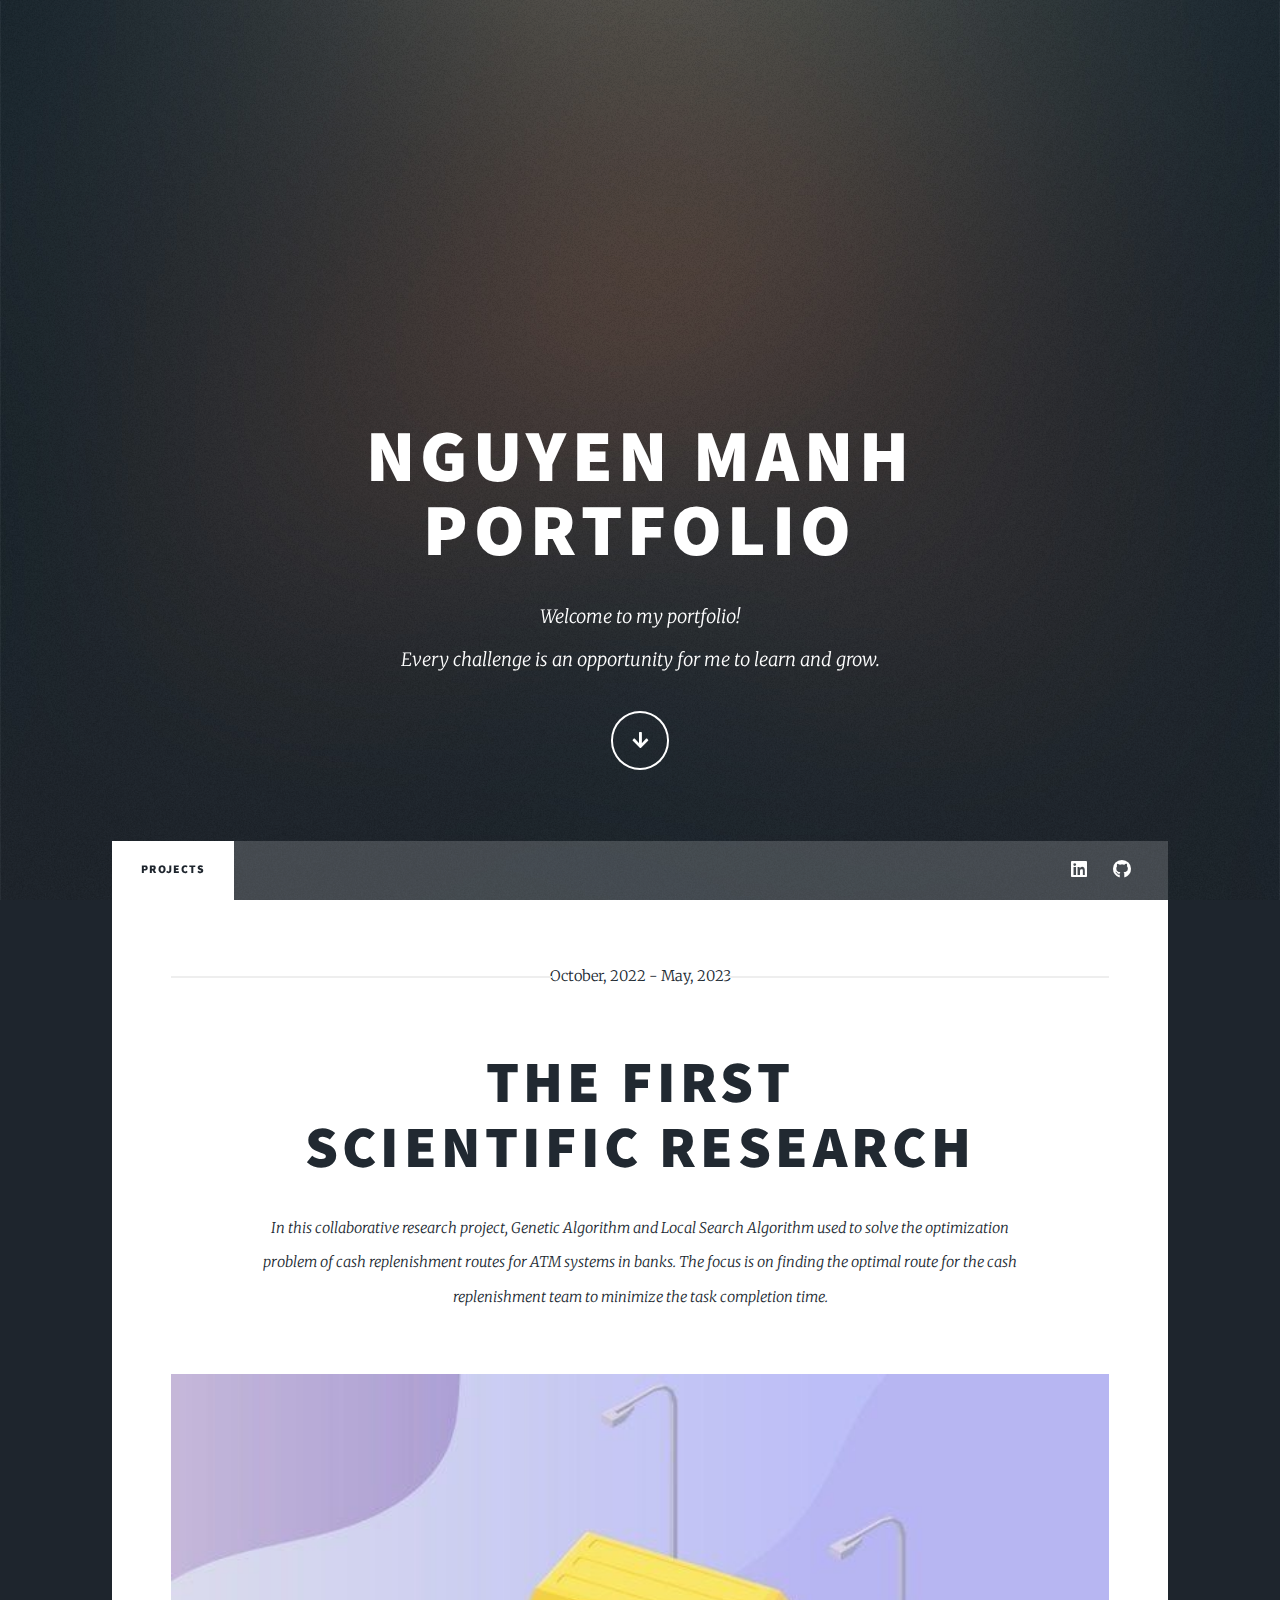
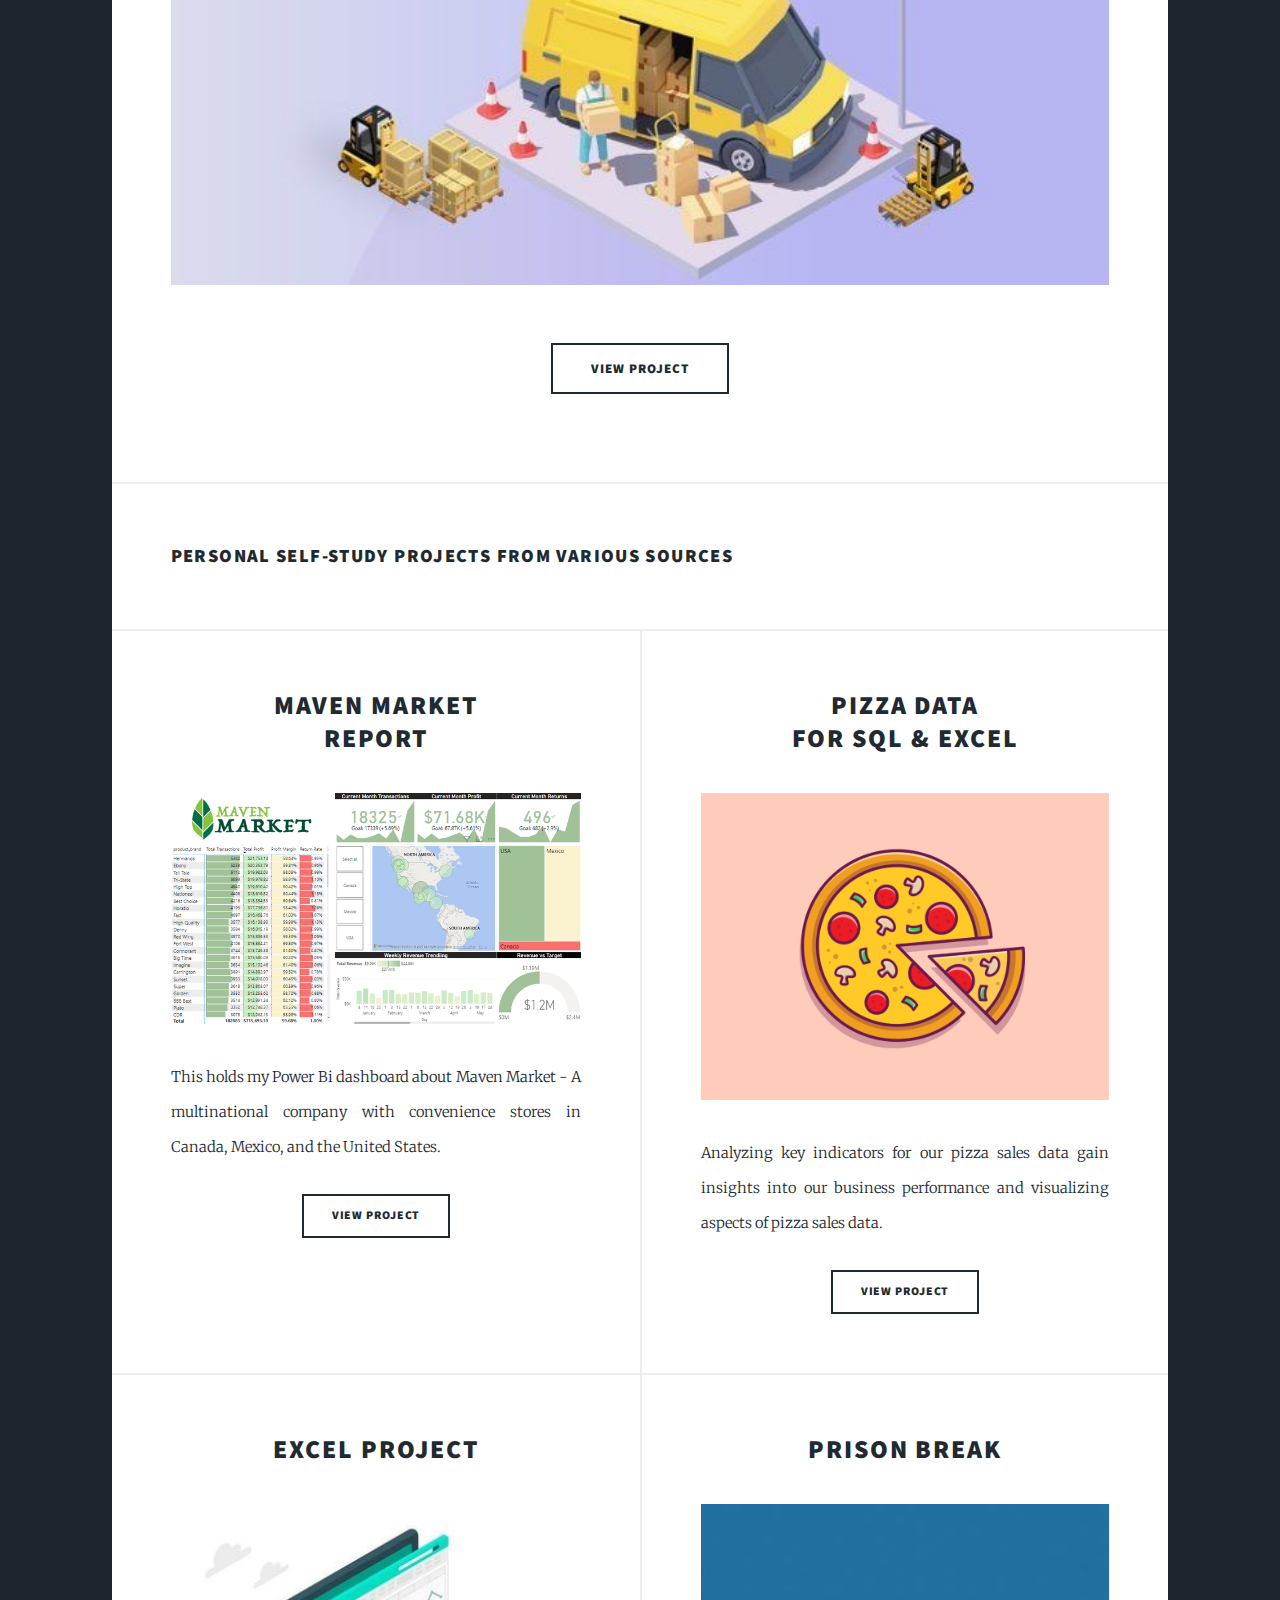
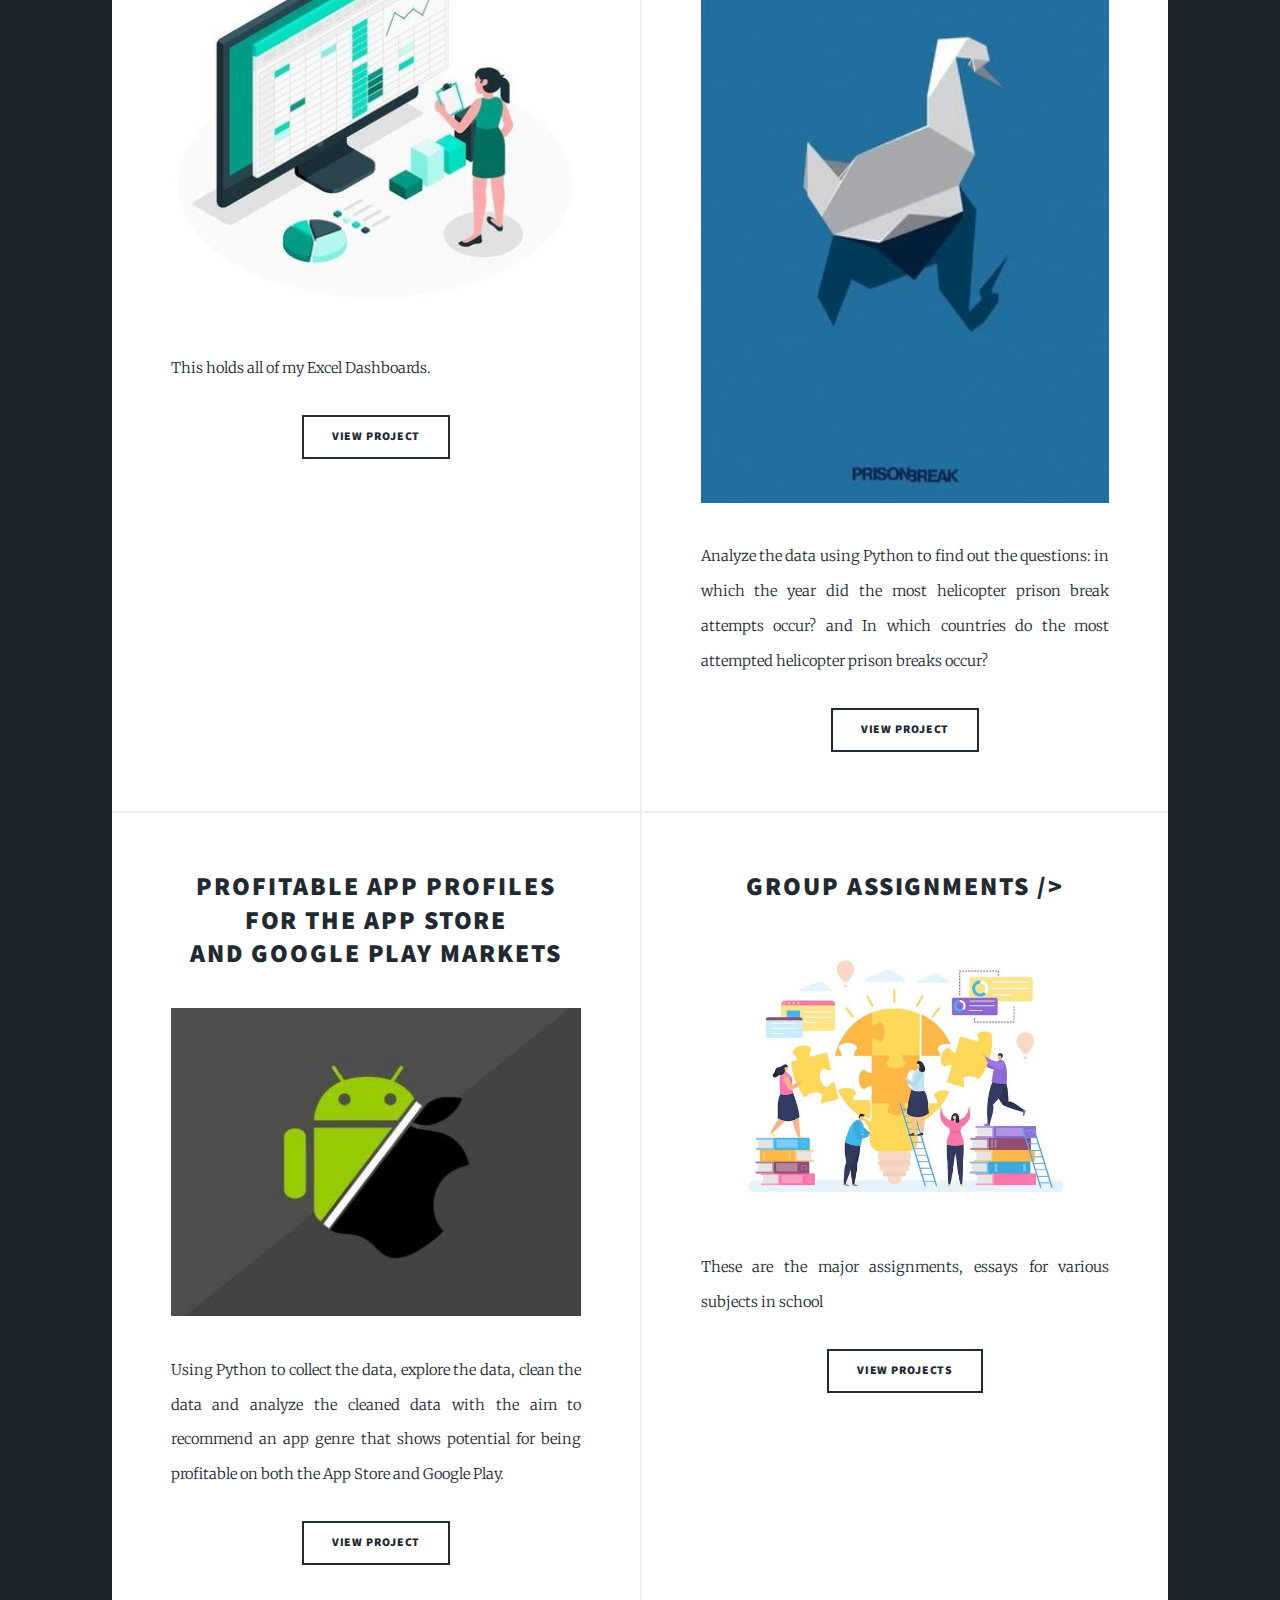
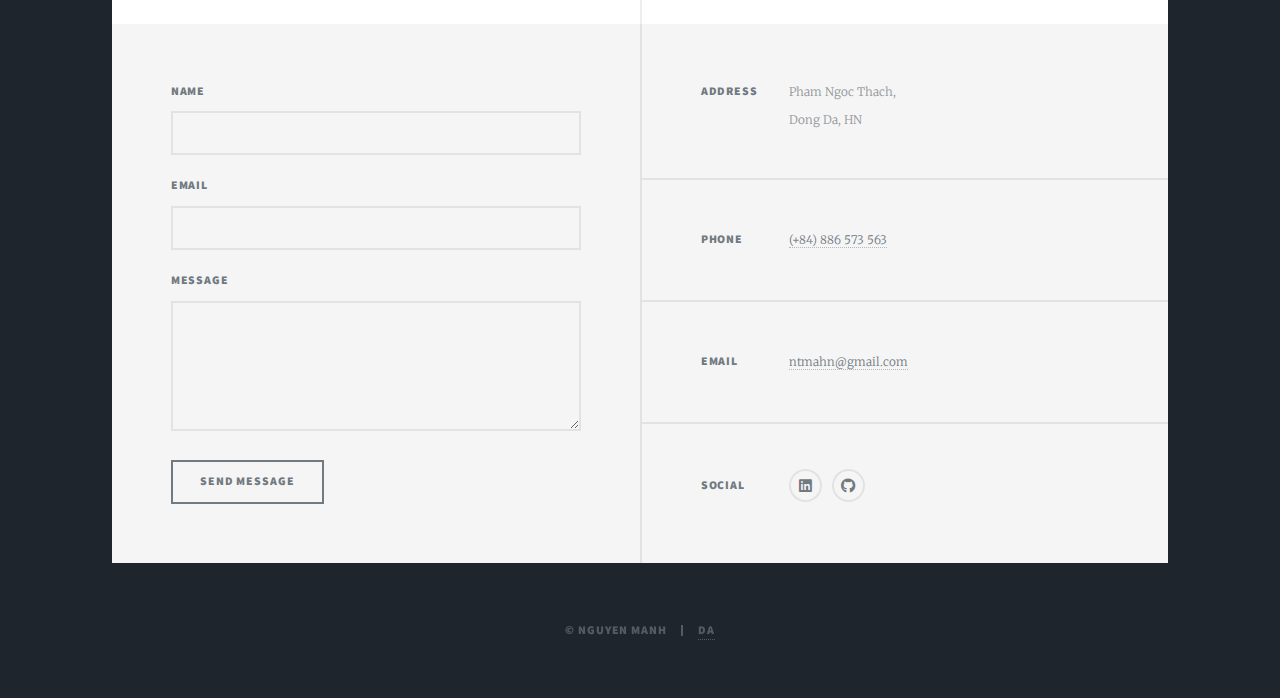
==== index.html @ d12978d2 "Update index.html" ====
<!DOCTYPE HTML>
<!--
	Massively by HTML5 UP
	html5up.net | @ajlkn
	Free for personal and commercial use under the CCA 3.0 license (html5up.net/license)
-->
<html>
	<head>
		<title>Portfolio của Mạnh</title>
		<meta charset="utf-8" />
		<meta name="viewport" content="width=device-width, initial-scale=1, user-scalable=no" />
		<link rel="stylesheet" href="assets/css/main.css" />
		<noscript><link rel="stylesheet" href="assets/css/noscript.css" /></noscript>
	</head>
	<body class="is-preload">

		<!-- Wrapper -->
			<div id="wrapper" class="fade-in">

				<!-- Intro -->
					<div id="intro">
						<h1>Nguyen Manh<br />
						Portfolio</h1>
						<p>Welcome to my portfolio! <br />
							Every challenge is an opportunity for me to learn and grow. </p>
						<ul class="actions">
							<li><a href="#header" class="button icon solid solo fa-arrow-down scrolly">Continue</a></li>
						</ul>
					</div>

				<!-- Header -->
					<header id="header">
						<a href="index.html" class="logo">Nguyen Manh</a>
					</header>

				<!-- Nav -->
					<nav id="nav">
						<ul class="links">
							<li class="active"><a href="index.html">Projects</a></li>
							<!--<li><a href="generic.html">About me</a></li>
							<li><a href="elements.html">Elements Reference</a></li>-->
						</ul>
						<ul class="icons">
							<li><a href="https://www.linkedin.com/in/ntmahn/" class="icon brands fa-linkedin"><span class="label">LinkedIn</span></a></li>
							<!-- <li><a href="#" class="icon brands fa-facebook-f"><span class="label">Facebook</span></a></li>
							<li><a href="#" class="icon brands fa-instagram"><span class="label">Instagram</span></a></li> -->
							<li><a href="https://github.com/ntmahn" class="icon brands fa-github"><span class="label">GitHub</span></a></li>
						</ul>
					</nav>

				<!-- Main -->
					<div id="main">

						<!-- Featured Post -->
							<article class="post featured">
								<header class="major">
									<span class="date">October, 2022 - May, 2023</span>
									<h2><a href="https://github.com/ntmahn/NCKH-2023">The first<br />
									scientific research</a></h2>
									<p>In this collaborative research project, Genetic Algorithm and Local Search Algorithm used to solve the optimization<br />
										problem of cash replenishment routes for ATM systems in banks. The focus is on finding the optimal route for the cash<br />
										replenishment team to minimize the task completion time.</p>
								</header>
								<a href="https://github.com/ntmahn/NCKH-2023" class="image main"><img src="images/NCKH-2023.jpg" alt="" /></a>
								<ul class="actions special">
									<li><a href="https://github.com/ntmahn/NCKH-2023" class="button large">View Project</a></li>
								</ul>
							</article>

					    <h3><p>Personal self-study projects from various sources</p></h3>
							<section class="posts">
								<article>
									<header>
									    <!--<span class="date">April 24, 2017</span> -->	
										<h2><a href="https://github.com/ntmahn/Power-BI">Maven Market<br />
										Report</a></h2>
									</header>
									<a href="https://github.com/ntmahn/Power-BI" class="image fit"><img src="images/maven market.png" alt="" /></a>
									<p>This holds my Power Bi dashboard about Maven Market - A multinational company with convenience stores in Canada, Mexico, and the United States.</p>
									<ul class="actions special">
										<li><a href="https://github.com/ntmahn/Power-BI" class="button">View Project</a></li>
									</ul>
								</article>
								<article>
									<header>
										<!--<span class="date">April 22, 2017</span> -->
										<h2><a href="https://github.com/ntmahn/SQL-Excel/tree/main/Pizza%20Data%20For%20SQL%20_%20Excel">Pizza Data<br />
										for SQL & Excel</a></h2>
									</header>
									<a href="https://github.com/ntmahn/SQL-Excel/tree/main/Pizza%20Data%20For%20SQL%20_%20Excel" class="image fit"><img src="images/pizza sales xlsx.png" alt="" /></a>
									<p>Analyzing key indicators for our pizza sales data gain insights into our business performance 
										and visualizing aspects of pizza sales data.</p>
									<ul class="actions special">
										<li><a href="https://github.com/ntmahn/SQL-Excel/tree/main/Pizza%20Data%20For%20SQL%20_%20Excel" class="button">View Project</a></li>
									</ul>
								</article>
								<article>
									<header>
										<!--<span class="date">April 18, 2017</span> -->
										<h2><a href="https://github.com/ntmahn/Excel">Excel Project<br />
										</a></h2>
									</header>
									<a href="https://github.com/ntmahn/Excel" class="image fit"><img src="images/excel.jpg" alt="" /></a>
									<p>This holds all of my Excel Dashboards.</p>
									<ul class="actions special">
										<li><a href="https://github.com/ntmahn/Excel" class="button">View Project</a></li>
									</ul>
								</article>
								<article>
									<header>
										<!--<span class="date">April 14, 2017</span>-->
										<h2><a href="https://github.com/ntmahn/Python/tree/main/Python/Introduce%20to%20Python/For%20Loops%20and%20Conditional%20Statements%20in%20Python">Prison Break<br />
										</a></h2>
									</header>
									<a href="https://github.com/ntmahn/Python/tree/main/Python/Introduce%20to%20Python/For%20Loops%20and%20Conditional%20Statements%20in%20Python" class="image fit"><img src="images/prison break.jpg" alt="" /></a>
									<p>Analyze the data using Python to find out the questions: in which the year did the most helicopter prison break attempts occur? and In which countries do the most attempted helicopter prison breaks occur?</p>
									<ul class="actions special">
										<li><a href="https://github.com/ntmahn/Python/tree/main/Python/Introduce%20to%20Python/For%20Loops%20and%20Conditional%20Statements%20in%20Python" class="button">View Project</a></li>
									</ul>
								</article>
								<article>
									<header>
										<!--<span class="date">April 11, 2017</span>-->
										<h2><a href="https://github.com/ntmahn/Python/blob/main/Python/Introduce%20to%20Python/Python%20Functions%20%26%20Jupyter%20Notebook/Guided%20Project_%20Profitable%20App%20Profiles%20for%20the%20App%20Store%20and%20Google%20Play%20Markets.rar">Profitable App Profiles for the App Store<br />
											and Google Play Markets</a></h2>
									</header>
									<a href="https://github.com/ntmahn/Python/blob/main/Python/Introduce%20to%20Python/Python%20Functions%20%26%20Jupyter%20Notebook/Guided%20Project_%20Profitable%20App%20Profiles%20for%20the%20App%20Store%20and%20Google%20Play%20Markets.rar" class="image fit"><img src="images/android & ios.jpg" alt="" /></a>
									<p>Using Python to collect the data, explore the data, clean the data and analyze the cleaned data with the aim to recommend an app genre that shows potential for being profitable on both the App Store and Google Play.</p>
									<ul class="actions special">
										<li><a href="https://github.com/ntmahn/Python/blob/main/Python/Introduce%20to%20Python/Python%20Functions%20%26%20Jupyter%20Notebook/Guided%20Project_%20Profitable%20App%20Profiles%20for%20the%20App%20Store%20and%20Google%20Play%20Markets.rar" class="button">View Project</a></li>
									</ul>
								</article>
			  <article>
                                    <header>
                                        
                                        <h2><a href="https://github.com/ntmahn/BTL"> Group Assignments />
                                        </a></h2>
                                    </header>
                                    <a href="https://github.com/ntmahn/BTL" class="image fit"><img src="images/group work.jpg" alt="" /></a>
                                    <p>These are the major assignments, essays for various subjects in school</p>
                                    <ul class="actions special">
                                        <li><a href="https://github.com/ntmahn/BTL" class="button">View Projects</a></li>
                                    </ul>
                                </article>

							</section>

					

					</div> 

				<!-- Footer -->
					<footer id="footer">
						<section>
							<form method="post" action="#">
								<div class="fields">
									<div class="field">
										<label for="name">Name</label>
										<input type="text" name="name" id="name" />
									</div>
									<div class="field">
										<label for="email">Email</label>
										<input type="text" name="email" id="email" />
									</div>
									<div class="field">
										<label for="message">Message</label>
										<textarea name="message" id="message" rows="3"></textarea>
									</div>
								</div>
								<ul class="actions">
									<li><input type="submit" value="Send Message" /></li>
								</ul>
							</form>
						</section>
						<section class="split contact">
							<section class="alt">
								<h3>Address</h3>
								<p>Pham Ngoc Thach,<br />
								Dong Da, HN </p>
							</section>
							<section>
								<h3>Phone</h3>
								<p><a href="#">(+84) 886 573 563</a></p>
							</section>
							<section>
								<h3>Email</h3>
								<p><a href="#">ntmahn@gmail.com</a></p>
							</section>
							<section>
								<h3>Social</h3>
								<ul class="icons alt">
									<li><a href="https://www.linkedin.com/in/ntmahn/" class="icon brands alt fa-linkedin"><span class="label">LinkedIn</span></a></li>
									<!--<li><a href="#" class="icon brands alt fa-facebook-f"><span class="label">Facebook</span></a></li>
									<li><a href="#" class="icon brands alt fa-instagram"><span class="label">Instagram</span></a></li>-->
									<li><a href="https://github.com/ntmahn" class="icon brands alt fa-github"><span class="label">GitHub</span></a></li>
								</ul>
							</section>
						</section>
					</footer>

				<!-- Copyright -->
					<div id="copyright">
						<ul><li>&copy; Nguyen Manh</li><li> <a href="#"> DA </a></li></ul>
					</div>

			</div>

		<!-- Scripts -->
			<script src="assets/js/jquery.min.js"></script>
			<script src="assets/js/jquery.scrollex.min.js"></script>
			<script src="assets/js/jquery.scrolly.min.js"></script>
			<script src="assets/js/browser.min.js"></script>
			<script src="assets/js/breakpoints.min.js"></script>
			<script src="assets/js/util.js"></script>
			<script src="assets/js/main.js"></script>

	</body>
</html>
---- assets/css/main.css ----
@import url(fontawesome-all.min.css);
@import url("https://fonts.googleapis.com/css?family=Merriweather:300,700,300italic,700italic|Source+Sans+Pro:900");

/*
	Massively by HTML5 UP
	html5up.net | @ajlkn
	Free for personal and commercial use under the CCA 3.0 license (html5up.net/license)
*/

html, body, div, span, applet, object,
iframe, h1, h2, h3, h4, h5, h6, p, blockquote,
pre, a, abbr, acronym, address, big, cite,
code, del, dfn, em, img, ins, kbd, q, s, samp,
small, strike, strong, sub, sup, tt, var, b,
u, i, center, dl, dt, dd, ol, ul, li, fieldset,
form, label, legend, table, caption, tbody,
tfoot, thead, tr, th, td, article, aside,
canvas, details, embed, figure, figcaption,
footer, header, hgroup, menu, nav, output, ruby,
section, summary, time, mark, audio, video {
	margin: 0;
	padding: 0;
	border: 0;
	font-size: 100%;
	font: inherit;
	vertical-align: baseline;}

article, aside, details, figcaption, figure,
footer, header, hgroup, menu, nav, section {
	display: block;}

body {
	line-height: 1;
}

ol, ul {
	list-style: none;
}

blockquote, q {
	quotes: none;
}

	blockquote:before, blockquote:after, q:before, q:after {
		content: '';
		content: none;
	}

table {
	border-collapse: collapse;
	border-spacing: 0;
}

body {
	-webkit-text-size-adjust: none;
}

mark {
	background-color: transparent;
	color: inherit;
}

input::-moz-focus-inner {
	border: 0;
	padding: 0;
}

input, select, textarea {
	-moz-appearance: none;
	-webkit-appearance: none;
	-ms-appearance: none;
	appearance: none;
}

/* Basic */

	@-ms-viewport {
		width: device-width;
	}

	body {
		-ms-overflow-style: scrollbar;
	}

	@media screen and (max-width: 480px) {

		html, body {
			min-width: 320px;
		}

	}

	html {
		box-sizing: border-box;
	}

	*, *:before, *:after {
		box-sizing: inherit;
	}

	body {
		background-color: #1e252d;
	}

		body.is-preload *, body.is-preload *:before, body.is-preload *:after {
			-moz-animation: none !important;
			-webkit-animation: none !important;
			-ms-animation: none !important;
			animation: none !important;
			-moz-transition: none !important;
			-webkit-transition: none !important;
			-ms-transition: none !important;
			transition: none !important;
		}

/* Type */

	html {
		font-size: 16pt;
	}

		@media screen and (max-width: 1680px) {

			html {
				font-size: 12pt;
			}

		}

		@media screen and (max-width: 1280px) {

			html {
				font-size: 11pt;
			}

		}

		@media screen and (max-width: 360px) {

			html {
				font-size: 10pt;
			}

		}

	body {
		color: #212931;
	}

	body, input, select, textarea {
		font-family: "Merriweather", Georgia, serif;
		font-weight: 300;
		font-size: 1rem;
		line-height: 2.375;
	}

	a {
		-moz-transition: color 0.2s ease-in-out, background-color 0.2s ease-in-out, border-color 0.2s ease-in-out, box-shadow 0.2s ease-in-out;
		-webkit-transition: color 0.2s ease-in-out, background-color 0.2s ease-in-out, border-color 0.2s ease-in-out, box-shadow 0.2s ease-in-out;
		-ms-transition: color 0.2s ease-in-out, background-color 0.2s ease-in-out, border-color 0.2s ease-in-out, box-shadow 0.2s ease-in-out;
		transition: color 0.2s ease-in-out, background-color 0.2s ease-in-out, border-color 0.2s ease-in-out, box-shadow 0.2s ease-in-out;
		border-bottom: dotted 1px;
		text-decoration: none;
	}

		a:hover {
			border-bottom-color: transparent;
		}

	strong, b {
		font-weight: 600;
	}

	em, i {
		font-style: italic;
	}

	p {
		text-align: justify;
		margin: 0 0 2rem 0;
	}

	h1, h2, h3, h4, h5, h6 {
		font-family: "Source Sans Pro", Helvetica, sans-serif;
		font-weight: 900;
		line-height: 1.5;
		letter-spacing: 0.075em;
		text-transform: uppercase;
		margin: 0 0 1rem 0;
	}

		h1 a, h2 a, h3 a, h4 a, h5 a, h6 a {
			border-bottom: 0;
			color: inherit;
			text-decoration: none;
		}

	h1 {
		font-size: 4rem;
		line-height: 1.1;
		margin: 0 0 2rem 0;
	}

	h2 {
		font-size: 1.75rem;
		line-height: 1.3;
		margin: 0 0 1.5rem 0;
	}

	h3 {
		font-size: 1.25rem;
		margin: 0 0 1.5rem 0;
	}

	h4 {
		font-size: 1rem;
	}

	h5 {
		font-size: 0.9rem;
	}

	h6 {
		font-size: 0.8rem;
	}

	sub {
		font-size: 0.8rem;
		position: relative;
		top: 0.5rem;
	}

	sup {
		font-size: 0.8rem;
		position: relative;
		top: -0.5rem;
	}

	blockquote {
		border-left: solid 4px;
		font-style: italic;
		margin: 0 0 2rem 0;
		padding: 0.5rem 0 0.5rem 2rem;
	}

	code {
		border: solid 2px;
		font-family: "Courier New", monospace;
		font-size: 0.9rem;
		margin: 0 0.25rem;
		padding: 0.25rem 0.65rem;
	}

	pre {
		-webkit-overflow-scrolling: touch;
		font-family: "Courier New", monospace;
		font-size: 0.9rem;
		margin: 0 0 2rem 0;
	}

		pre code {
			display: block;
			line-height: 1.75;
			padding: 1rem 1.5rem;
			overflow-x: auto;
		}

	hr {
		border: 0;
		border-bottom: solid 2px;
		margin: 3rem 0;
	}

		hr.major {
			margin: 5rem 0;
		}

	.align-left {
		text-align: left;
	}

	.align-center {
		text-align: center;
	}

	.align-right {
		text-align: right;
	}

	input, select, textarea {
		color: #212931;
	}

	a {
		color: #212931;
		border-bottom-color: rgba(33, 41, 49, 0.5);
	}

		a:hover {
			border-bottom-color: transparent;
			color: #18bfef !important;
		}

	strong, b {
		color: #212931;
	}

	h1, h2, h3, h4, h5, h6 {
		color: #212931;
	}

	blockquote {
		border-left-color: #eeeeee;
	}

	code {
		background: rgba(220, 220, 220, 0.25);
		border-color: #eeeeee;
	}

	hr {
		border-bottom-color: #eeeeee;
	}

/* Row */

	.row {
		display: flex;
		flex-wrap: wrap;
		box-sizing: border-box;
		align-items: stretch;
	}

		.row > * {
			box-sizing: border-box;
		}

		.row.gtr-uniform > * > :last-child {
			margin-bottom: 0;
		}

		.row.aln-left {
			justify-content: flex-start;
		}

		.row.aln-center {
			justify-content: center;
		}

		.row.aln-right {
			justify-content: flex-end;
		}

		.row.aln-top {
			align-items: flex-start;
		}

		.row.aln-middle {
			align-items: center;
		}

		.row.aln-bottom {
			align-items: flex-end;
		}

		.row > .imp {
			order: -1;
		}

		.row > .col-1 {
			width: 8.33333%;
		}

		.row > .off-1 {
			margin-left: 8.33333%;
		}

		.row > .col-2 {
			width: 16.66667%;
		}

		.row > .off-2 {
			margin-left: 16.66667%;
		}

		.row > .col-3 {
			width: 25%;
		}

		.row > .off-3 {
			margin-left: 25%;
		}

		.row > .col-4 {
			width: 33.33333%;
		}

		.row > .off-4 {
			margin-left: 33.33333%;
		}

		.row > .col-5 {
			width: 41.66667%;
		}

		.row > .off-5 {
			margin-left: 41.66667%;
		}

		.row > .col-6 {
			width: 50%;
		}

		.row > .off-6 {
			margin-left: 50%;
		}

		.row > .col-7 {
			width: 58.33333%;
		}

		.row > .off-7 {
			margin-left: 58.33333%;
		}

		.row > .col-8 {
			width: 66.66667%;
		}

		.row > .off-8 {
			margin-left: 66.66667%;
		}

		.row > .col-9 {
			width: 75%;
		}

		.row > .off-9 {
			margin-left: 75%;
		}

		.row > .col-10 {
			width: 83.33333%;
		}

		.row > .off-10 {
			margin-left: 83.33333%;
		}

		.row > .col-11 {
			width: 91.66667%;
		}

		.row > .off-11 {
			margin-left: 91.66667%;
		}

		.row > .col-12 {
			width: 100%;
		}

		.row > .off-12 {
			margin-left: 100%;
		}

		.row.gtr-0 {
			margin-top: 0;
			margin-left: 0rem;
		}

			.row.gtr-0 > * {
				padding: 0 0 0 0rem;
			}

			.row.gtr-0.gtr-uniform {
				margin-top: 0rem;
			}

				.row.gtr-0.gtr-uniform > * {
					padding-top: 0rem;
				}

		.row.gtr-25 {
			margin-top: 0;
			margin-left: -0.375rem;
		}

			.row.gtr-25 > * {
				padding: 0 0 0 0.375rem;
			}

			.row.gtr-25.gtr-uniform {
				margin-top: -0.375rem;
			}

				.row.gtr-25.gtr-uniform > * {
					padding-top: 0.375rem;
				}

		.row.gtr-50 {
			margin-top: 0;
			margin-left: -0.75rem;
		}

			.row.gtr-50 > * {
				padding: 0 0 0 0.75rem;
			}

			.row.gtr-50.gtr-uniform {
				margin-top: -0.75rem;
			}

				.row.gtr-50.gtr-uniform > * {
					padding-top: 0.75rem;
				}

		.row {
			margin-top: 0;
			margin-left: -1.5rem;
		}

			.row > * {
				padding: 0 0 0 1.5rem;
			}

			.row.gtr-uniform {
				margin-top: -1.5rem;
			}

				.row.gtr-uniform > * {
					padding-top: 1.5rem;
				}

		.row.gtr-150 {
			margin-top: 0;
			margin-left: -2.25rem;
		}

			.row.gtr-150 > * {
				padding: 0 0 0 2.25rem;
			}

			.row.gtr-150.gtr-uniform {
				margin-top: -2.25rem;
			}

				.row.gtr-150.gtr-uniform > * {
					padding-top: 2.25rem;
				}

		.row.gtr-200 {
			margin-top: 0;
			margin-left: -3rem;
		}

			.row.gtr-200 > * {
				padding: 0 0 0 3rem;
			}

			.row.gtr-200.gtr-uniform {
				margin-top: -3rem;
			}

				.row.gtr-200.gtr-uniform > * {
					padding-top: 3rem;
				}

		@media screen and (max-width: 1680px) {

			.row {
				display: flex;
				flex-wrap: wrap;
				box-sizing: border-box;
				align-items: stretch;
			}

				.row > * {
					box-sizing: border-box;
				}

				.row.gtr-uniform > * > :last-child {
					margin-bottom: 0;
				}

				.row.aln-left {
					justify-content: flex-start;
				}

				.row.aln-center {
					justify-content: center;
				}

				.row.aln-right {
					justify-content: flex-end;
				}

				.row.aln-top {
					align-items: flex-start;
				}

				.row.aln-middle {
					align-items: center;
				}

				.row.aln-bottom {
					align-items: flex-end;
				}

				.row > .imp-xlarge {
					order: -1;
				}

				.row > .col-1-xlarge {
					width: 8.33333%;
				}

				.row > .off-1-xlarge {
					margin-left: 8.33333%;
				}

				.row > .col-2-xlarge {
					width: 16.66667%;
				}

				.row > .off-2-xlarge {
					margin-left: 16.66667%;
				}

				.row > .col-3-xlarge {
					width: 25%;
				}

				.row > .off-3-xlarge {
					margin-left: 25%;
				}

				.row > .col-4-xlarge {
					width: 33.33333%;
				}

				.row > .off-4-xlarge {
					margin-left: 33.33333%;
				}

				.row > .col-5-xlarge {
					width: 41.66667%;
				}

				.row > .off-5-xlarge {
					margin-left: 41.66667%;
				}

				.row > .col-6-xlarge {
					width: 50%;
				}

				.row > .off-6-xlarge {
					margin-left: 50%;
				}

				.row > .col-7-xlarge {
					width: 58.33333%;
				}

				.row > .off-7-xlarge {
					margin-left: 58.33333%;
				}

				.row > .col-8-xlarge {
					width: 66.66667%;
				}

				.row > .off-8-xlarge {
					margin-left: 66.66667%;
				}

				.row > .col-9-xlarge {
					width: 75%;
				}

				.row > .off-9-xlarge {
					margin-left: 75%;
				}

				.row > .col-10-xlarge {
					width: 83.33333%;
				}

				.row > .off-10-xlarge {
					margin-left: 83.33333%;
				}

				.row > .col-11-xlarge {
					width: 91.66667%;
				}

				.row > .off-11-xlarge {
					margin-left: 91.66667%;
				}

				.row > .col-12-xlarge {
					width: 100%;
				}

				.row > .off-12-xlarge {
					margin-left: 100%;
				}

				.row.gtr-0 {
					margin-top: 0;
					margin-left: 0rem;
				}

					.row.gtr-0 > * {
						padding: 0 0 0 0rem;
					}

					.row.gtr-0.gtr-uniform {
						margin-top: 0rem;
					}

						.row.gtr-0.gtr-uniform > * {
							padding-top: 0rem;
						}

				.row.gtr-25 {
					margin-top: 0;
					margin-left: -0.375rem;
				}

					.row.gtr-25 > * {
						padding: 0 0 0 0.375rem;
					}

					.row.gtr-25.gtr-uniform {
						margin-top: -0.375rem;
					}

						.row.gtr-25.gtr-uniform > * {
							padding-top: 0.375rem;
						}

				.row.gtr-50 {
					margin-top: 0;
					margin-left: -0.75rem;
				}

					.row.gtr-50 > * {
						padding: 0 0 0 0.75rem;
					}

					.row.gtr-50.gtr-uniform {
						margin-top: -0.75rem;
					}

						.row.gtr-50.gtr-uniform > * {
							padding-top: 0.75rem;
						}

				.row {
					margin-top: 0;
					margin-left: -1.5rem;
				}

					.row > * {
						padding: 0 0 0 1.5rem;
					}

					.row.gtr-uniform {
						margin-top: -1.5rem;
					}

						.row.gtr-uniform > * {
							padding-top: 1.5rem;
						}

				.row.gtr-150 {
					margin-top: 0;
					margin-left: -2.25rem;
				}

					.row.gtr-150 > * {
						padding: 0 0 0 2.25rem;
					}

					.row.gtr-150.gtr-uniform {
						margin-top: -2.25rem;
					}

						.row.gtr-150.gtr-uniform > * {
							padding-top: 2.25rem;
						}

				.row.gtr-200 {
					margin-top: 0;
					margin-left: -3rem;
				}

					.row.gtr-200 > * {
						padding: 0 0 0 3rem;
					}

					.row.gtr-200.gtr-uniform {
						margin-top: -3rem;
					}

						.row.gtr-200.gtr-uniform > * {
							padding-top: 3rem;
						}

		}

		@media screen and (max-width: 1280px) {

			.row {
				display: flex;
				flex-wrap: wrap;
				box-sizing: border-box;
				align-items: stretch;
			}

				.row > * {
					box-sizing: border-box;
				}

				.row.gtr-uniform > * > :last-child {
					margin-bottom: 0;
				}

				.row.aln-left {
					justify-content: flex-start;
				}

				.row.aln-center {
					justify-content: center;
				}

				.row.aln-right {
					justify-content: flex-end;
				}

				.row.aln-top {
					align-items: flex-start;
				}

				.row.aln-middle {
					align-items: center;
				}

				.row.aln-bottom {
					align-items: flex-end;
				}

				.row > .imp-large {
					order: -1;
				}

				.row > .col-1-large {
					width: 8.33333%;
				}

				.row > .off-1-large {
					margin-left: 8.33333%;
				}

				.row > .col-2-large {
					width: 16.66667%;
				}

				.row > .off-2-large {
					margin-left: 16.66667%;
				}

				.row > .col-3-large {
					width: 25%;
				}

				.row > .off-3-large {
					margin-left: 25%;
				}

				.row > .col-4-large {
					width: 33.33333%;
				}

				.row > .off-4-large {
					margin-left: 33.33333%;
				}

				.row > .col-5-large {
					width: 41.66667%;
				}

				.row > .off-5-large {
					margin-left: 41.66667%;
				}

				.row > .col-6-large {
					width: 50%;
				}

				.row > .off-6-large {
					margin-left: 50%;
				}

				.row > .col-7-large {
					width: 58.33333%;
				}

				.row > .off-7-large {
					margin-left: 58.33333%;
				}

				.row > .col-8-large {
					width: 66.66667%;
				}

				.row > .off-8-large {
					margin-left: 66.66667%;
				}

				.row > .col-9-large {
					width: 75%;
				}

				.row > .off-9-large {
					margin-left: 75%;
				}

				.row > .col-10-large {
					width: 83.33333%;
				}

				.row > .off-10-large {
					margin-left: 83.33333%;
				}

				.row > .col-11-large {
					width: 91.66667%;
				}

				.row > .off-11-large {
					margin-left: 91.66667%;
				}

				.row > .col-12-large {
					width: 100%;
				}

				.row > .off-12-large {
					margin-left: 100%;
				}

				.row.gtr-0 {
					margin-top: 0;
					margin-left: 0rem;
				}

					.row.gtr-0 > * {
						padding: 0 0 0 0rem;
					}

					.row.gtr-0.gtr-uniform {
						margin-top: 0rem;
					}

						.row.gtr-0.gtr-uniform > * {
							padding-top: 0rem;
						}

				.row.gtr-25 {
					margin-top: 0;
					margin-left: -0.375rem;
				}

					.row.gtr-25 > * {
						padding: 0 0 0 0.375rem;
					}

					.row.gtr-25.gtr-uniform {
						margin-top: -0.375rem;
					}

						.row.gtr-25.gtr-uniform > * {
							padding-top: 0.375rem;
						}

				.row.gtr-50 {
					margin-top: 0;
					margin-left: -0.75rem;
				}

					.row.gtr-50 > * {
						padding: 0 0 0 0.75rem;
					}

					.row.gtr-50.gtr-uniform {
						margin-top: -0.75rem;
					}

						.row.gtr-50.gtr-uniform > * {
							padding-top: 0.75rem;
						}

				.row {
					margin-top: 0;
					margin-left: -1.5rem;
				}

					.row > * {
						padding: 0 0 0 1.5rem;
					}

					.row.gtr-uniform {
						margin-top: -1.5rem;
					}

						.row.gtr-uniform > * {
							padding-top: 1.5rem;
						}

				.row.gtr-150 {
					margin-top: 0;
					margin-left: -2.25rem;
				}

					.row.gtr-150 > * {
						padding: 0 0 0 2.25rem;
					}

					.row.gtr-150.gtr-uniform {
						margin-top: -2.25rem;
					}

						.row.gtr-150.gtr-uniform > * {
							padding-top: 2.25rem;
						}

				.row.gtr-200 {
					margin-top: 0;
					margin-left: -3rem;
				}

					.row.gtr-200 > * {
						padding: 0 0 0 3rem;
					}

					.row.gtr-200.gtr-uniform {
						margin-top: -3rem;
					}

						.row.gtr-200.gtr-uniform > * {
							padding-top: 3rem;
						}

		}

		@media screen and (max-width: 980px) {

			.row {
				display: flex;
				flex-wrap: wrap;
				box-sizing: border-box;
				align-items: stretch;
			}

				.row > * {
					box-sizing: border-box;
				}

				.row.gtr-uniform > * > :last-child {
					margin-bottom: 0;
				}

				.row.aln-left {
					justify-content: flex-start;
				}

				.row.aln-center {
					justify-content: center;
				}

				.row.aln-right {
					justify-content: flex-end;
				}

				.row.aln-top {
					align-items: flex-start;
				}

				.row.aln-middle {
					align-items: center;
				}

				.row.aln-bottom {
					align-items: flex-end;
				}

				.row > .imp-medium {
					order: -1;
				}

				.row > .col-1-medium {
					width: 8.33333%;
				}

				.row > .off-1-medium {
					margin-left: 8.33333%;
				}

				.row > .col-2-medium {
					width: 16.66667%;
				}

				.row > .off-2-medium {
					margin-left: 16.66667%;
				}

				.row > .col-3-medium {
					width: 25%;
				}

				.row > .off-3-medium {
					margin-left: 25%;
				}

				.row > .col-4-medium {
					width: 33.33333%;
				}

				.row > .off-4-medium {
					margin-left: 33.33333%;
				}

				.row > .col-5-medium {
					width: 41.66667%;
				}

				.row > .off-5-medium {
					margin-left: 41.66667%;
				}

				.row > .col-6-medium {
					width: 50%;
				}

				.row > .off-6-medium {
					margin-left: 50%;
				}

				.row > .col-7-medium {
					width: 58.33333%;
				}

				.row > .off-7-medium {
					margin-left: 58.33333%;
				}

				.row > .col-8-medium {
					width: 66.66667%;
				}

				.row > .off-8-medium {
					margin-left: 66.66667%;
				}

				.row > .col-9-medium {
					width: 75%;
				}

				.row > .off-9-medium {
					margin-left: 75%;
				}

				.row > .col-10-medium {
					width: 83.33333%;
				}

				.row > .off-10-medium {
					margin-left: 83.33333%;
				}

				.row > .col-11-medium {
					width: 91.66667%;
				}

				.row > .off-11-medium {
					margin-left: 91.66667%;
				}

				.row > .col-12-medium {
					width: 100%;
				}

				.row > .off-12-medium {
					margin-left: 100%;
				}

				.row.gtr-0 {
					margin-top: 0;
					margin-left: 0rem;
				}

					.row.gtr-0 > * {
						padding: 0 0 0 0rem;
					}

					.row.gtr-0.gtr-uniform {
						margin-top: 0rem;
					}

						.row.gtr-0.gtr-uniform > * {
							padding-top: 0rem;
						}

				.row.gtr-25 {
					margin-top: 0;
					margin-left: -0.375rem;
				}

					.row.gtr-25 > * {
						padding: 0 0 0 0.375rem;
					}

					.row.gtr-25.gtr-uniform {
						margin-top: -0.375rem;
					}

						.row.gtr-25.gtr-uniform > * {
							padding-top: 0.375rem;
						}

				.row.gtr-50 {
					margin-top: 0;
					margin-left: -0.75rem;
				}

					.row.gtr-50 > * {
						padding: 0 0 0 0.75rem;
					}

					.row.gtr-50.gtr-uniform {
						margin-top: -0.75rem;
					}

						.row.gtr-50.gtr-uniform > * {
							padding-top: 0.75rem;
						}

				.row {
					margin-top: 0;
					margin-left: -1.5rem;
				}

					.row > * {
						padding: 0 0 0 1.5rem;
					}

					.row.gtr-uniform {
						margin-top: -1.5rem;
					}

						.row.gtr-uniform > * {
							padding-top: 1.5rem;
						}

				.row.gtr-150 {
					margin-top: 0;
					margin-left: -2.25rem;
				}

					.row.gtr-150 > * {
						padding: 0 0 0 2.25rem;
					}

					.row.gtr-150.gtr-uniform {
						margin-top: -2.25rem;
					}

						.row.gtr-150.gtr-uniform > * {
							padding-top: 2.25rem;
						}

				.row.gtr-200 {
					margin-top: 0;
					margin-left: -3rem;
				}

					.row.gtr-200 > * {
						padding: 0 0 0 3rem;
					}

					.row.gtr-200.gtr-uniform {
						margin-top: -3rem;
					}

						.row.gtr-200.gtr-uniform > * {
							padding-top: 3rem;
						}

		}

		@media screen and (max-width: 736px) {

			.row {
				display: flex;
				flex-wrap: wrap;
				box-sizing: border-box;
				align-items: stretch;
			}

				.row > * {
					box-sizing: border-box;
				}

				.row.gtr-uniform > * > :last-child {
					margin-bottom: 0;
				}

				.row.aln-left {
					justify-content: flex-start;
				}

				.row.aln-center {
					justify-content: center;
				}

				.row.aln-right {
					justify-content: flex-end;
				}

				.row.aln-top {
					align-items: flex-start;
				}

				.row.aln-middle {
					align-items: center;
				}

				.row.aln-bottom {
					align-items: flex-end;
				}

				.row > .imp-small {
					order: -1;
				}

				.row > .col-1-small {
					width: 8.33333%;
				}

				.row > .off-1-small {
					margin-left: 8.33333%;
				}

				.row > .col-2-small {
					width: 16.66667%;
				}

				.row > .off-2-small {
					margin-left: 16.66667%;
				}

				.row > .col-3-small {
					width: 25%;
				}

				.row > .off-3-small {
					margin-left: 25%;
				}

				.row > .col-4-small {
					width: 33.33333%;
				}

				.row > .off-4-small {
					margin-left: 33.33333%;
				}

				.row > .col-5-small {
					width: 41.66667%;
				}

				.row > .off-5-small {
					margin-left: 41.66667%;
				}

				.row > .col-6-small {
					width: 50%;
				}

				.row > .off-6-small {
					margin-left: 50%;
				}

				.row > .col-7-small {
					width: 58.33333%;
				}

				.row > .off-7-small {
					margin-left: 58.33333%;
				}

				.row > .col-8-small {
					width: 66.66667%;
				}

				.row > .off-8-small {
					margin-left: 66.66667%;
				}

				.row > .col-9-small {
					width: 75%;
				}

				.row > .off-9-small {
					margin-left: 75%;
				}

				.row > .col-10-small {
					width: 83.33333%;
				}

				.row > .off-10-small {
					margin-left: 83.33333%;
				}

				.row > .col-11-small {
					width: 91.66667%;
				}

				.row > .off-11-small {
					margin-left: 91.66667%;
				}

				.row > .col-12-small {
					width: 100%;
				}

				.row > .off-12-small {
					margin-left: 100%;
				}

				.row.gtr-0 {
					margin-top: 0;
					margin-left: 0rem;
				}

					.row.gtr-0 > * {
						padding: 0 0 0 0rem;
					}

					.row.gtr-0.gtr-uniform {
						margin-top: 0rem;
					}

						.row.gtr-0.gtr-uniform > * {
							padding-top: 0rem;
						}

				.row.gtr-25 {
					margin-top: 0;
					margin-left: -0.375rem;
				}

					.row.gtr-25 > * {
						padding: 0 0 0 0.375rem;
					}

					.row.gtr-25.gtr-uniform {
						margin-top: -0.375rem;
					}

						.row.gtr-25.gtr-uniform > * {
							padding-top: 0.375rem;
						}

				.row.gtr-50 {
					margin-top: 0;
					margin-left: -0.75rem;
				}

					.row.gtr-50 > * {
						padding: 0 0 0 0.75rem;
					}

					.row.gtr-50.gtr-uniform {
						margin-top: -0.75rem;
					}

						.row.gtr-50.gtr-uniform > * {
							padding-top: 0.75rem;
						}

				.row {
					margin-top: 0;
					margin-left: -1.5rem;
				}

					.row > * {
						padding: 0 0 0 1.5rem;
					}

					.row.gtr-uniform {
						margin-top: -1.5rem;
					}

						.row.gtr-uniform > * {
							padding-top: 1.5rem;
						}

				.row.gtr-150 {
					margin-top: 0;
					margin-left: -2.25rem;
				}

					.row.gtr-150 > * {
						padding: 0 0 0 2.25rem;
					}

					.row.gtr-150.gtr-uniform {
						margin-top: -2.25rem;
					}

						.row.gtr-150.gtr-uniform > * {
							padding-top: 2.25rem;
						}

				.row.gtr-200 {
					margin-top: 0;
					margin-left: -3rem;
				}

					.row.gtr-200 > * {
						padding: 0 0 0 3rem;
					}

					.row.gtr-200.gtr-uniform {
						margin-top: -3rem;
					}

						.row.gtr-200.gtr-uniform > * {
							padding-top: 3rem;
						}

		}

		@media screen and (max-width: 480px) {

			.row {
				display: flex;
				flex-wrap: wrap;
				box-sizing: border-box;
				align-items: stretch;
			}

				.row > * {
					box-sizing: border-box;
				}

				.row.gtr-uniform > * > :last-child {
					margin-bottom: 0;
				}

				.row.aln-left {
					justify-content: flex-start;
				}

				.row.aln-center {
					justify-content: center;
				}

				.row.aln-right {
					justify-content: flex-end;
				}

				.row.aln-top {
					align-items: flex-start;
				}

				.row.aln-middle {
					align-items: center;
				}

				.row.aln-bottom {
					align-items: flex-end;
				}

				.row > .imp-xsmall {
					order: -1;
				}

				.row > .col-1-xsmall {
					width: 8.33333%;
				}

				.row > .off-1-xsmall {
					margin-left: 8.33333%;
				}

				.row > .col-2-xsmall {
					width: 16.66667%;
				}

				.row > .off-2-xsmall {
					margin-left: 16.66667%;
				}

				.row > .col-3-xsmall {
					width: 25%;
				}

				.row > .off-3-xsmall {
					margin-left: 25%;
				}

				.row > .col-4-xsmall {
					width: 33.33333%;
				}

				.row > .off-4-xsmall {
					margin-left: 33.33333%;
				}

				.row > .col-5-xsmall {
					width: 41.66667%;
				}

				.row > .off-5-xsmall {
					margin-left: 41.66667%;
				}

				.row > .col-6-xsmall {
					width: 50%;
				}

				.row > .off-6-xsmall {
					margin-left: 50%;
				}

				.row > .col-7-xsmall {
					width: 58.33333%;
				}

				.row > .off-7-xsmall {
					margin-left: 58.33333%;
				}

				.row > .col-8-xsmall {
					width: 66.66667%;
				}

				.row > .off-8-xsmall {
					margin-left: 66.66667%;
				}

				.row > .col-9-xsmall {
					width: 75%;
				}

				.row > .off-9-xsmall {
					margin-left: 75%;
				}

				.row > .col-10-xsmall {
					width: 83.33333%;
				}

				.row > .off-10-xsmall {
					margin-left: 83.33333%;
				}

				.row > .col-11-xsmall {
					width: 91.66667%;
				}

				.row > .off-11-xsmall {
					margin-left: 91.66667%;
				}

				.row > .col-12-xsmall {
					width: 100%;
				}

				.row > .off-12-xsmall {
					margin-left: 100%;
				}

				.row.gtr-0 {
					margin-top: 0;
					margin-left: 0rem;
				}

					.row.gtr-0 > * {
						padding: 0 0 0 0rem;
					}

					.row.gtr-0.gtr-uniform {
						margin-top: 0rem;
					}

						.row.gtr-0.gtr-uniform > * {
							padding-top: 0rem;
						}

				.row.gtr-25 {
					margin-top: 0;
					margin-left: -0.375rem;
				}

					.row.gtr-25 > * {
						padding: 0 0 0 0.375rem;
					}

					.row.gtr-25.gtr-uniform {
						margin-top: -0.375rem;
					}

						.row.gtr-25.gtr-uniform > * {
							padding-top: 0.375rem;
						}

				.row.gtr-50 {
					margin-top: 0;
					margin-left: -0.75rem;
				}

					.row.gtr-50 > * {
						padding: 0 0 0 0.75rem;
					}

					.row.gtr-50.gtr-uniform {
						margin-top: -0.75rem;
					}

						.row.gtr-50.gtr-uniform > * {
							padding-top: 0.75rem;
						}

				.row {
					margin-top: 0;
					margin-left: -1.5rem;
				}

					.row > * {
						padding: 0 0 0 1.5rem;
					}

					.row.gtr-uniform {
						margin-top: -1.5rem;
					}

						.row.gtr-uniform > * {
							padding-top: 1.5rem;
						}

				.row.gtr-150 {
					margin-top: 0;
					margin-left: -2.25rem;
				}

					.row.gtr-150 > * {
						padding: 0 0 0 2.25rem;
					}

					.row.gtr-150.gtr-uniform {
						margin-top: -2.25rem;
					}

						.row.gtr-150.gtr-uniform > * {
							padding-top: 2.25rem;
						}

				.row.gtr-200 {
					margin-top: 0;
					margin-left: -3rem;
				}

					.row.gtr-200 > * {
						padding: 0 0 0 3rem;
					}

					.row.gtr-200.gtr-uniform {
						margin-top: -3rem;
					}

						.row.gtr-200.gtr-uniform > * {
							padding-top: 3rem;
						}

		}

		@media screen and (max-width: 360px) {

			.row {
				display: flex;
				flex-wrap: wrap;
				box-sizing: border-box;
				align-items: stretch;
			}

				.row > * {
					box-sizing: border-box;
				}

				.row.gtr-uniform > * > :last-child {
					margin-bottom: 0;
				}

				.row.aln-left {
					justify-content: flex-start;
				}

				.row.aln-center {
					justify-content: center;
				}

				.row.aln-right {
					justify-content: flex-end;
				}

				.row.aln-top {
					align-items: flex-start;
				}

				.row.aln-middle {
					align-items: center;
				}

				.row.aln-bottom {
					align-items: flex-end;
				}

				.row > .imp-xxsmall {
					order: -1;
				}

				.row > .col-1-xxsmall {
					width: 8.33333%;
				}

				.row > .off-1-xxsmall {
					margin-left: 8.33333%;
				}

				.row > .col-2-xxsmall {
					width: 16.66667%;
				}

				.row > .off-2-xxsmall {
					margin-left: 16.66667%;
				}

				.row > .col-3-xxsmall {
					width: 25%;
				}

				.row > .off-3-xxsmall {
					margin-left: 25%;
				}

				.row > .col-4-xxsmall {
					width: 33.33333%;
				}

				.row > .off-4-xxsmall {
					margin-left: 33.33333%;
				}

				.row > .col-5-xxsmall {
					width: 41.66667%;
				}

				.row > .off-5-xxsmall {
					margin-left: 41.66667%;
				}

				.row > .col-6-xxsmall {
					width: 50%;
				}

				.row > .off-6-xxsmall {
					margin-left: 50%;
				}

				.row > .col-7-xxsmall {
					width: 58.33333%;
				}

				.row > .off-7-xxsmall {
					margin-left: 58.33333%;
				}

				.row > .col-8-xxsmall {
					width: 66.66667%;
				}

				.row > .off-8-xxsmall {
					margin-left: 66.66667%;
				}

				.row > .col-9-xxsmall {
					width: 75%;
				}

				.row > .off-9-xxsmall {
					margin-left: 75%;
				}

				.row > .col-10-xxsmall {
					width: 83.33333%;
				}

				.row > .off-10-xxsmall {
					margin-left: 83.33333%;
				}

				.row > .col-11-xxsmall {
					width: 91.66667%;
				}

				.row > .off-11-xxsmall {
					margin-left: 91.66667%;
				}

				.row > .col-12-xxsmall {
					width: 100%;
				}

				.row > .off-12-xxsmall {
					margin-left: 100%;
				}

				.row.gtr-0 {
					margin-top: 0;
					margin-left: 0rem;
				}

					.row.gtr-0 > * {
						padding: 0 0 0 0rem;
					}

					.row.gtr-0.gtr-uniform {
						margin-top: 0rem;
					}

						.row.gtr-0.gtr-uniform > * {
							padding-top: 0rem;
						}

				.row.gtr-25 {
					margin-top: 0;
					margin-left: -0.375rem;
				}

					.row.gtr-25 > * {
						padding: 0 0 0 0.375rem;
					}

					.row.gtr-25.gtr-uniform {
						margin-top: -0.375rem;
					}

						.row.gtr-25.gtr-uniform > * {
							padding-top: 0.375rem;
						}

				.row.gtr-50 {
					margin-top: 0;
					margin-left: -0.75rem;
				}

					.row.gtr-50 > * {
						padding: 0 0 0 0.75rem;
					}

					.row.gtr-50.gtr-uniform {
						margin-top: -0.75rem;
					}

						.row.gtr-50.gtr-uniform > * {
							padding-top: 0.75rem;
						}

				.row {
					margin-top: 0;
					margin-left: -1.5rem;
				}

					.row > * {
						padding: 0 0 0 1.5rem;
					}

					.row.gtr-uniform {
						margin-top: -1.5rem;
					}

						.row.gtr-uniform > * {
							padding-top: 1.5rem;
						}

				.row.gtr-150 {
					margin-top: 0;
					margin-left: -2.25rem;
				}

					.row.gtr-150 > * {
						padding: 0 0 0 2.25rem;
					}

					.row.gtr-150.gtr-uniform {
						margin-top: -2.25rem;
					}

						.row.gtr-150.gtr-uniform > * {
							padding-top: 2.25rem;
						}

				.row.gtr-200 {
					margin-top: 0;
					margin-left: -3rem;
				}

					.row.gtr-200 > * {
						padding: 0 0 0 3rem;
					}

					.row.gtr-200.gtr-uniform {
						margin-top: -3rem;
					}

						.row.gtr-200.gtr-uniform > * {
							padding-top: 3rem;
						}

		}

/* Box */

	.box {
		border: solid 2px;
		margin-bottom: 2rem;
		padding: 1.5rem;
	}

		.box > :last-child,
		.box > :last-child > :last-child,
		.box > :last-child > :last-child > :last-child {
			margin-bottom: 0;
		}

		.box.alt {
			border: 0;
			border-radius: 0;
			padding: 0;
		}

	.box {
		border-color: #eeeeee;
	}

/* Button */

	input[type="submit"],
	input[type="reset"],
	input[type="button"],
	button,
	.button {
		-moz-appearance: none;
		-webkit-appearance: none;
		-ms-appearance: none;
		appearance: none;
		-moz-transition: background-color 0.2s ease-in-out, box-shadow 0.2s ease-in-out, color 0.2s ease-in-out;
		-webkit-transition: background-color 0.2s ease-in-out, box-shadow 0.2s ease-in-out, color 0.2s ease-in-out;
		-ms-transition: background-color 0.2s ease-in-out, box-shadow 0.2s ease-in-out, color 0.2s ease-in-out;
		transition: background-color 0.2s ease-in-out, box-shadow 0.2s ease-in-out, color 0.2s ease-in-out;
		border: 0;
		border-radius: 0;
		cursor: pointer;
		display: inline-block;
		font-family: "Source Sans Pro", Helvetica, sans-serif;
		font-size: 0.8rem;
		font-weight: 900;
		letter-spacing: 0.075em;
		height: 3rem;
		line-height: 3rem;
		padding: 0 2rem;
		text-align: center;
		text-decoration: none;
		text-transform: uppercase;
		white-space: nowrap;
	}

		input[type="submit"].icon:before,
		input[type="reset"].icon:before,
		input[type="button"].icon:before,
		button.icon:before,
		.button.icon:before {
			margin-right: 0.5rem;
		}

		input[type="submit"].icon.solo,
		input[type="reset"].icon.solo,
		input[type="button"].icon.solo,
		button.icon.solo,
		.button.icon.solo {
			position: relative;
			width: 4rem;
			height: 4rem;
			line-height: 4rem;
			border-radius: 4rem;
			text-indent: 4rem;
			overflow: hidden;
			padding: 0;
			white-space: nowrap;
		}

			input[type="submit"].icon.solo:before,
			input[type="reset"].icon.solo:before,
			input[type="button"].icon.solo:before,
			button.icon.solo:before,
			.button.icon.solo:before {
				position: absolute;
				display: block;
				top: 0;
				left: 0;
				width: inherit;
				height: inherit;
				line-height: inherit;
				font-size: 1.25rem;
				margin-right: 0;
				text-align: center;
				text-indent: 0;
			}

		input[type="submit"].fit,
		input[type="reset"].fit,
		input[type="button"].fit,
		button.fit,
		.button.fit {
			width: 100%;
		}

		input[type="submit"].small,
		input[type="reset"].small,
		input[type="button"].small,
		button.small,
		.button.small {
			font-size: 0.7rem;
			height: 2.5rem;
			line-height: 2.5rem;
			padding: 0 1.5rem;
		}

		input[type="submit"].large,
		input[type="reset"].large,
		input[type="button"].large,
		button.large,
		.button.large {
			font-size: 0.9rem;
			height: 3.5rem;
			line-height: 3.5rem;
			padding: 0 2.75rem;
		}

		@media screen and (max-width: 980px) {

			input[type="submit"],
			input[type="reset"],
			input[type="button"],
			button,
			.button {
				font-size: 0.9rem;
				height: 3.25rem;
				line-height: 3.25rem;
			}

				input[type="submit"].large,
				input[type="reset"].large,
				input[type="button"].large,
				button.large,
				.button.large {
					font-size: 1rem;
					height: 3.75rem;
					line-height: 3.75rem;
				}

		}

		input[type="submit"].disabled, input[type="submit"]:disabled,
		input[type="reset"].disabled,
		input[type="reset"]:disabled,
		input[type="button"].disabled,
		input[type="button"]:disabled,
		button.disabled,
		button:disabled,
		.button.disabled,
		.button:disabled {
			pointer-events: none;
			opacity: 0.25;
		}

	input[type="submit"],
	input[type="reset"],
	input[type="button"],
	button,
	.button {
		background-color: transparent;
		box-shadow: inset 0 0 0 2px #212931;
		color: #212931 !important;
	}

		input[type="submit"]:hover,
		input[type="reset"]:hover,
		input[type="button"]:hover,
		button:hover,
		.button:hover {
			box-shadow: inset 0 0 0 2px #18bfef;
			color: #18bfef !important;
		}

		input[type="submit"].primary,
		input[type="reset"].primary,
		input[type="button"].primary,
		button.primary,
		.button.primary {
			background-color: #212931;
			box-shadow: none;
			color: #ffffff !important;
		}

			input[type="submit"].primary:hover,
			input[type="reset"].primary:hover,
			input[type="button"].primary:hover,
			button.primary:hover,
			.button.primary:hover {
				background-color: #18bfef;
			}

/* Form */

	form {
		margin: 0 0 2rem 0;
	}

		form > :last-child {
			margin-bottom: 0;
		}

		form > .fields {
			display: -moz-flex;
			display: -webkit-flex;
			display: -ms-flex;
			display: flex;
			-moz-flex-wrap: wrap;
			-webkit-flex-wrap: wrap;
			-ms-flex-wrap: wrap;
			flex-wrap: wrap;
			width: calc(100% + 3rem);
			margin: -1.5rem 0 2rem -1.5rem;
		}

			form > .fields > .field {
				-moz-flex-grow: 0;
				-webkit-flex-grow: 0;
				-ms-flex-grow: 0;
				flex-grow: 0;
				-moz-flex-shrink: 0;
				-webkit-flex-shrink: 0;
				-ms-flex-shrink: 0;
				flex-shrink: 0;
				padding: 1.5rem 0 0 1.5rem;
				width: calc(100% - 1.5rem);
			}

				form > .fields > .field.half {
					width: calc(50% - 0.75rem);
				}

				form > .fields > .field.third {
					width: calc(100%/3 - 0.5rem);
				}

				form > .fields > .field.quarter {
					width: calc(25% - 0.375rem);
				}

		@media screen and (max-width: 480px) {

			form > .fields {
				width: calc(100% + 3rem);
				margin: -1.5rem 0 2rem -1.5rem;
			}

				form > .fields > .field {
					padding: 1.5rem 0 0 1.5rem;
					width: calc(100% - 1.5rem);
				}

					form > .fields > .field.half {
						width: calc(100% - 1.5rem);
					}

					form > .fields > .field.third {
						width: calc(100% - 1.5rem);
					}

					form > .fields > .field.quarter {
						width: calc(100% - 1.5rem);
					}

		}

	label {
		display: block;
		font-family: "Source Sans Pro", Helvetica, sans-serif;
		font-weight: 900;
		line-height: 1.5;
		letter-spacing: 0.075em;
		font-size: 0.8rem;
		text-transform: uppercase;
		margin: 0 0 0.75rem 0;
	}

		@media screen and (max-width: 980px) {

			label {
				font-size: 0.9rem;
			}

		}

	input[type="text"],
	input[type="password"],
	input[type="email"],
	select,
	textarea {
		-moz-appearance: none;
		-webkit-appearance: none;
		-ms-appearance: none;
		appearance: none;
		background: transparent;
		border-radius: 0;
		border: solid 2px;
		color: inherit;
		display: block;
		outline: 0;
		padding: 0 1rem;
		text-decoration: none;
		width: 100%;
	}

		input[type="text"]:invalid,
		input[type="password"]:invalid,
		input[type="email"]:invalid,
		select:invalid,
		textarea:invalid {
			box-shadow: none;
		}

	select {
		background-size: 1.25rem;
		background-repeat: no-repeat;
		background-position: calc(100% - 1rem) center;
		height: 3rem;
		padding-right: 3rem;
		text-overflow: ellipsis;
	}

		select:focus::-ms-value {
			background-color: transparent;
		}

		select::-ms-expand {
			display: none;
		}

	input[type="text"],
	input[type="password"],
	input[type="email"],
	select {
		height: 3rem;
	}

	textarea {
		padding: 0.75rem 1rem;
	}

	input[type="checkbox"],
	input[type="radio"] {
		-moz-appearance: none;
		-webkit-appearance: none;
		-ms-appearance: none;
		appearance: none;
		display: block;
		float: left;
		margin-right: -2rem;
		opacity: 0;
		width: 1rem;
		z-index: -1;
	}

		input[type="checkbox"] + label,
		input[type="radio"] + label {
			text-decoration: none;
			cursor: pointer;
			display: inline-block;
			font-size: 1rem;
			letter-spacing: 0;
			font-family: "Merriweather", Georgia, serif;
			text-transform: none;
			font-weight: 300;
			padding-left: 2.8rem;
			padding-right: 1rem;
			position: relative;
		}

			input[type="checkbox"] + label:before,
			input[type="radio"] + label:before {
				-moz-osx-font-smoothing: grayscale;
				-webkit-font-smoothing: antialiased;
				display: inline-block;
				font-style: normal;
				font-variant: normal;
				text-rendering: auto;
				line-height: 1;
				text-transform: none !important;
				font-family: 'Font Awesome 5 Free';
				font-weight: 900;
			}

			input[type="checkbox"] + label:before,
			input[type="radio"] + label:before {
				border-radius: 0;
				border: solid 2px;
				content: '';
				display: inline-block;
				font-size: 0.8rem;
				height: 1.8rem;
				left: 0;
				line-height: 1.65rem;
				position: absolute;
				text-align: center;
				top: -0.125rem;
				width: 1.8rem;
			}

		input[type="checkbox"]:checked + label:before,
		input[type="radio"]:checked + label:before {
			content: '\f00c';
		}

	input[type="checkbox"] + label:before {
		border-radius: 0;
	}

	input[type="radio"] + label:before {
		border-radius: 100%;
	}

	::-webkit-input-placeholder {
		opacity: 1.0;
	}

	:-moz-placeholder {
		opacity: 1.0;
	}

	::-moz-placeholder {
		opacity: 1.0;
	}

	:-ms-input-placeholder {
		opacity: 1.0;
	}

	label {
		color: #212931;
	}

	input[type="text"],
	input[type="password"],
	input[type="email"],
	select,
	textarea {
		border-color: #eeeeee;
	}

		input[type="text"]:focus,
		input[type="password"]:focus,
		input[type="email"]:focus,
		select:focus,
		textarea:focus {
			border-color: #18bfef;
		}

	select {
		background-image: url("data:image/svg+xml;charset=utf8,%3Csvg xmlns='http://www.w3.org/2000/svg' width='40' height='40' preserveAspectRatio='none' viewBox='0 0 40 40'%3E%3Cpath d='M9.4,12.3l10.4,10.4l10.4-10.4c0.2-0.2,0.5-0.4,0.9-0.4c0.3,0,0.6,0.1,0.9,0.4l3.3,3.3c0.2,0.2,0.4,0.5,0.4,0.9 c0,0.4-0.1,0.6-0.4,0.9L20.7,31.9c-0.2,0.2-0.5,0.4-0.9,0.4c-0.3,0-0.6-0.1-0.9-0.4L4.3,17.3c-0.2-0.2-0.4-0.5-0.4-0.9 c0-0.4,0.1-0.6,0.4-0.9l3.3-3.3c0.2-0.2,0.5-0.4,0.9-0.4S9.1,12.1,9.4,12.3z' fill='%23eeeeee' /%3E%3C/svg%3E");
	}

		select option {
			background-color: #ffffff;
			color: #212931;
		}

	.select-wrapper:before {
		color: #eeeeee;
	}

	input[type="checkbox"] + label,
	input[type="radio"] + label {
		color: #212931;
	}

		input[type="checkbox"] + label:before,
		input[type="radio"] + label:before {
			border-color: #eeeeee;
		}

	input[type="checkbox"]:checked + label:before,
	input[type="radio"]:checked + label:before {
		background-color: #212931;
		border-color: #212931;
		color: #ffffff;
	}

	input[type="checkbox"]:focus + label:before,
	input[type="radio"]:focus + label:before {
		border-color: #18bfef;
	}

	::-webkit-input-placeholder {
		color: #909498 !important;
	}

	:-moz-placeholder {
		color: #909498 !important;
	}

	::-moz-placeholder {
		color: #909498 !important;
	}

	:-ms-input-placeholder {
		color: #909498 !important;
	}

	.formerize-placeholder {
		color: #909498 !important;
	}

/* Icon */

	.icon {
		text-decoration: none;
		border-bottom: none;
		position: relative;
	}

		.icon:before {
			-moz-osx-font-smoothing: grayscale;
			-webkit-font-smoothing: antialiased;
			display: inline-block;
			font-style: normal;
			font-variant: normal;
			text-rendering: auto;
			line-height: 1;
			text-transform: none !important;
			font-family: 'Font Awesome 5 Free';
			font-weight: 400;
		}

		.icon > .label {
			display: none;
		}

		.icon:before {
			line-height: inherit;
		}

		.icon.solid:before {
			font-weight: 900;
		}

		.icon.brands:before {
			font-family: 'Font Awesome 5 Brands';
		}

/* Image */

	.image {
		border: 0;
		display: inline-block;
		position: relative;
	}

		.image img {
			display: block;
		}

		.image.left, .image.right {
			max-width: 40%;
		}

			.image.left img, .image.right img {
				width: 100%;
			}

		.image.left {
			float: left;
			margin: 0 2rem 2rem 0;
			top: 0.75rem;
		}

		.image.right {
			float: right;
			margin: 0 0 2rem 2rem;
			top: 0.75rem;
		}

		.image.fit {
			display: block;
			margin: 2.5rem 0;
			width: 100%;
		}

			.image.fit:first-child {
				margin-top: 0;
			}

			.image.fit img {
				width: 100%;
			}

		.image.main {
			display: block;
			margin: 4rem 0;
			width: 100%;
		}

			.image.main:first-child {
				margin-top: 0;
			}

			.image.main img {
				width: 100%;
			}

		@media screen and (max-width: 736px) {

			.image.fit {
				margin: 2rem 0;
			}

			.image.main {
				margin: 2rem 0;
			}

		}

	a.image {
		overflow: hidden;
	}

		a.image img {
			-moz-transition: -moz-transform 0.2s ease-out;
			-webkit-transition: -webkit-transform 0.2s ease-out;
			-ms-transition: -ms-transform 0.2s ease-out;
			transition: transform 0.2s ease-out;
		}

		a.image:hover img {
			-moz-transform: scale(1.05);
			-webkit-transform: scale(1.05);
			-ms-transform: scale(1.05);
			transform: scale(1.05);
		}

/* Actions */

	ul.actions {
		display: -moz-flex;
		display: -webkit-flex;
		display: -ms-flex;
		display: flex;
		cursor: default;
		list-style: none;
		margin-left: -1rem;
		padding-left: 0;
	}

		ul.actions li {
			padding: 0 0 0 1rem;
			vertical-align: middle;
		}

		ul.actions.special {
			-moz-justify-content: center;
			-webkit-justify-content: center;
			-ms-justify-content: center;
			justify-content: center;
			width: 100%;
			margin-left: 0;
		}

			ul.actions.special li:first-child {
				padding-left: 0;
			}

		ul.actions.stacked {
			-moz-flex-direction: column;
			-webkit-flex-direction: column;
			-ms-flex-direction: column;
			flex-direction: column;
			margin-left: 0;
		}

			ul.actions.stacked li {
				padding: 1.3rem 0 0 0;
			}

				ul.actions.stacked li:first-child {
					padding-top: 0;
				}

		ul.actions.fit {
			width: calc(100% + 1rem);
		}

			ul.actions.fit li {
				-moz-flex-grow: 1;
				-webkit-flex-grow: 1;
				-ms-flex-grow: 1;
				flex-grow: 1;
				-moz-flex-shrink: 1;
				-webkit-flex-shrink: 1;
				-ms-flex-shrink: 1;
				flex-shrink: 1;
				width: 100%;
			}

				ul.actions.fit li > * {
					width: 100%;
				}

			ul.actions.fit.stacked {
				width: 100%;
			}

		@media screen and (max-width: 480px) {

			ul.actions:not(.fixed) {
				-moz-flex-direction: column;
				-webkit-flex-direction: column;
				-ms-flex-direction: column;
				flex-direction: column;
				margin-left: 0;
				width: 100% !important;
			}

				ul.actions:not(.fixed) li {
					-moz-flex-grow: 1;
					-webkit-flex-grow: 1;
					-ms-flex-grow: 1;
					flex-grow: 1;
					-moz-flex-shrink: 1;
					-webkit-flex-shrink: 1;
					-ms-flex-shrink: 1;
					flex-shrink: 1;
					padding: 1rem 0 0 0;
					text-align: center;
					width: 100%;
				}

					ul.actions:not(.fixed) li > * {
						width: 100%;
					}

					ul.actions:not(.fixed) li:first-child {
						padding-top: 0;
					}

					ul.actions:not(.fixed) li input[type="submit"],
					ul.actions:not(.fixed) li input[type="reset"],
					ul.actions:not(.fixed) li input[type="button"],
					ul.actions:not(.fixed) li button,
					ul.actions:not(.fixed) li .button {
						width: 100%;
					}

						ul.actions:not(.fixed) li input[type="submit"].icon:before,
						ul.actions:not(.fixed) li input[type="reset"].icon:before,
						ul.actions:not(.fixed) li input[type="button"].icon:before,
						ul.actions:not(.fixed) li button.icon:before,
						ul.actions:not(.fixed) li .button.icon:before {
							margin-left: -0.5rem;
						}

		}

/* Icons */

	ul.icons {
		cursor: default;
		list-style: none;
		padding-left: 0;
	}

		ul.icons li {
			display: inline-block;
			padding: 0 0.5rem 0 0;
			vertical-align: middle;
		}

			ul.icons li:last-child {
				padding-right: 0;
			}

			ul.icons li .icon:before {
				width: 2.25rem;
				height: 2.25rem;
				line-height: 2.25rem;
				display: inline-block;
				text-align: center;
				border-radius: 100%;
				font-size: 1.25rem;
			}

		ul.icons.alt li .icon:before {
			-moz-transition: color 0.2s ease-in-out, background-color 0.2s ease-in-out, border-color 0.2s ease-in-out, box-shadow 0.2s ease-in-out;
			-webkit-transition: color 0.2s ease-in-out, background-color 0.2s ease-in-out, border-color 0.2s ease-in-out, box-shadow 0.2s ease-in-out;
			-ms-transition: color 0.2s ease-in-out, background-color 0.2s ease-in-out, border-color 0.2s ease-in-out, box-shadow 0.2s ease-in-out;
			transition: color 0.2s ease-in-out, background-color 0.2s ease-in-out, border-color 0.2s ease-in-out, box-shadow 0.2s ease-in-out;
			font-size: 1rem;
		}

/* List */

	ol {
		list-style: decimal;
		margin: 0 0 2rem 0;
		padding-left: 1.25rem;
	}

		ol li {
			padding-left: 0.25rem;
		}

	ul {
		list-style: disc;
		margin: 0 0 2rem 0;
		padding-left: 1rem;
	}

		ul li {
			padding-left: 0.5rem;
		}

		ul.divided {
			list-style: none;
			padding-left: 0;
		}

			ul.divided li {
				border-top: solid 1px;
				padding: 0.5rem 0;
			}

				ul.divided li:first-child {
					border-top: 0;
					padding-top: 0;
				}

	dl {
		margin: 0 0 2rem 0;
	}

		dl dt {
			display: block;
			font-weight: 600;
			margin: 0 0 1rem 0;
		}

		dl dd {
			margin-left: 2rem;
		}

	ul.divided li {
		border-top-color: #eeeeee;
	}

	ul.icons li a.icon:hover:before {
		color: #18bfef;
	}

	ul.icons.alt li .icon:before {
		box-shadow: inset 0 0 0 2px #eeeeee;
	}

	ul.icons.alt li a.icon:hover:before {
		box-shadow: inset 0 0 0 2px #18bfef;
	}

/* Section/Article */

	section.special, article.special {
		text-align: center;
	}

	header {
		cursor: default;
	}

		header > .date {
			display: block;
			font-size: 0.8rem;
			height: 1;
			margin: 0 0 1rem 0;
			position: relative;
		}

		header > p {
			font-style: italic;
		}

		header > h1 + p {
			font-size: 1.1rem;
			margin-top: -0.5rem;
			line-height: 2;
		}

		header > h2 + p {
			font-size: 1rem;
			margin-top: -0.75rem;
		}

		header > h3 + p {
			font-size: 0.9rem;
			margin-top: -0.75rem;
		}

		header > h4 + p {
			font-size: 0.8rem;
			margin-top: -0.75rem;
		}

		header.major {
			margin: 0 0 4rem 0;
			text-align: center;
		}

			header.major > :last-child {
				margin-bottom: 0;
			}

			header.major > p {
				margin-top: 0;
				text-align: center;
			}

			header.major > .date {
				font-size: 1rem;
				margin: 0 0 4rem 0;
			}

				header.major > .date:before, header.major > .date:after {
					content: '';
					display: block;
					position: absolute;
					top: 50%;
					width: calc(50% - 6rem);
					border-top: solid 2px;
				}

				header.major > .date:before {
					left: 0;
				}

				header.major > .date:after {
					right: 0;
				}

		@media screen and (max-width: 980px) {

			header br {
				display: none;
			}

		}

		@media screen and (max-width: 736px) {

			header.major {
				margin: 0 0 2rem 0;
			}

		}

	header.major .date:before, header.major .date:after {
		border-top-color: #eeeeee;
	}

/* Table */

	.table-wrapper {
		-webkit-overflow-scrolling: touch;
		overflow-x: auto;
	}

	table {
		margin: 0 0 2rem 0;
		width: 100%;
	}

		table tbody tr {
			border: solid 1px;
			border-left: 0;
			border-right: 0;
		}

		table td {
			padding: 0.75rem 0.75rem;
		}

		table th {
			font-family: "Source Sans Pro", Helvetica, sans-serif;
			font-size: 0.8rem;
			font-weight: 900;
			letter-spacing: 0.075em;
			line-height: 1.5;
			padding: 0 0.75rem 0.75rem 0.75rem;
			text-align: left;
			text-transform: uppercase;
		}

			@media screen and (max-width: 980px) {

				table th {
					font-size: 0.9rem;
				}

			}

		table thead {
			border-bottom: solid 2px;
		}

		table tfoot {
			border-top: solid 2px;
		}

		table.alt {
			border-collapse: separate;
		}

			table.alt tbody tr td {
				border: solid 1px;
				border-left-width: 0;
				border-top-width: 0;
			}

				table.alt tbody tr td:first-child {
					border-left-width: 1px;
				}

			table.alt tbody tr:first-child td {
				border-top-width: 1px;
			}

			table.alt thead {
				border-bottom: 0;
			}

			table.alt tfoot {
				border-top: 0;
			}

	table tbody tr {
		border-color: #eeeeee;
	}

		table tbody tr:nth-child(2n + 1) {
			background-color: rgba(220, 220, 220, 0.25);
		}

	table th {
		color: #212931;
	}

	table thead {
		border-bottom-color: #eeeeee;
	}

	table tfoot {
		border-top-color: #eeeeee;
	}

	table.alt tbody tr td {
		border-color: #eeeeee;
	}

/* Pagination */

	.pagination {
		display: -moz-inline-flex;
		display: -webkit-inline-flex;
		display: -ms-inline-flex;
		display: inline-flex;
		-moz-user-select: none;
		-webkit-user-select: none;
		-ms-user-select: none;
		user-select: none;
		cursor: default;
		list-style: none;
		margin: 0 0 2rem 2px;
		padding: 0;
	}

		.pagination a, .pagination span {
			-moz-transition: background-color 0.2s ease-in-out, border-color 0.2s ease-in-out, box-shadow 0.2s ease-in-out, color 0.2s ease-in-out;
			-webkit-transition: background-color 0.2s ease-in-out, border-color 0.2s ease-in-out, box-shadow 0.2s ease-in-out, color 0.2s ease-in-out;
			-ms-transition: background-color 0.2s ease-in-out, border-color 0.2s ease-in-out, box-shadow 0.2s ease-in-out, color 0.2s ease-in-out;
			transition: background-color 0.2s ease-in-out, border-color 0.2s ease-in-out, box-shadow 0.2s ease-in-out, color 0.2s ease-in-out;
			border: solid 2px;
			display: inline-block;
			font-family: "Source Sans Pro", Helvetica, sans-serif;
			font-size: 0.8rem;
			font-weight: 900;
			height: 3rem;
			letter-spacing: 0.075em;
			line-height: calc(3rem - 4px);
			margin-left: -2px;
			min-width: 3rem;
			position: relative;
			text-align: center;
			text-decoration: none;
			text-transform: uppercase;
		}

		.pagination .next, .pagination .previous {
			text-decoration: none;
			padding: 0 1.75rem;
		}

			.pagination .next:before, .pagination .previous:before {
				-moz-osx-font-smoothing: grayscale;
				-webkit-font-smoothing: antialiased;
				display: inline-block;
				font-style: normal;
				font-variant: normal;
				text-rendering: auto;
				line-height: 1;
				text-transform: none !important;
				font-family: 'Font Awesome 5 Free';
				font-weight: 900;
			}

			.pagination .next:before, .pagination .previous:before {
				display: inline-block;
				color: inherit !important;
				line-height: inherit;
			}

		.pagination .previous:before {
			content: '\f104';
			margin-right: 0.9375em;
		}

		.pagination .next:before {
			content: '\f105';
			float: right;
			margin-left: 0.9375em;
		}

		@media screen and (max-width: 980px) {

			.pagination a, .pagination span {
				font-size: 0.9rem;
			}

		}

		@media screen and (max-width: 480px) {

			.pagination .page, .pagination .extra {
				display: none;
			}

		}

	.pagination a, .pagination span {
		border-color: #eeeeee;
	}

	.pagination a {
		color: #212931 !important;
	}

		.pagination a:hover {
			color: #18bfef !important;
			border-color: #18bfef;
			z-index: 1;
		}

			.pagination a:hover + a,
			.pagination a:hover + span {
				border-left-color: #18bfef;
			}

		.pagination a.active {
			background-color: #eeeeee;
		}

	.pagination span {
		color: #eeeeee;
	}

/* Wrapper */

	#wrapper {
		-moz-transition: opacity 0.5s ease;
		-webkit-transition: opacity 0.5s ease;
		-ms-transition: opacity 0.5s ease;
		transition: opacity 0.5s ease;
		position: relative;
		z-index: 1;
		overflow: hidden;
	}

		#wrapper > .bg {
			position: absolute;
			top: 0;
			left: 0;
			width: 100%;
			height: 100%;
			background-color: #212931;
			background-image: url("../../images/overlay.png"), linear-gradient(0deg, rgba(0, 0, 0, 0.1), rgba(0, 0, 0, 0.1)), url("../../images/bg.jpg");
			background-size: auto,								auto,														100% auto;
			background-position: center,								center,														top center;
			background-repeat: repeat,								no-repeat,													no-repeat;
			background-attachment: scroll,								scroll,														scroll;
			z-index: -1;
		}

			#wrapper > .bg.fixed {
				position: fixed;
				width: 100vw;
				height: 100vh;
			}

		#wrapper.fade-in:before {
			pointer-events: none;
			-moz-transition: opacity 1s ease-in-out;
			-webkit-transition: opacity 1s ease-in-out;
			-ms-transition: opacity 1s ease-in-out;
			transition: opacity 1s ease-in-out;
			-moz-transition-delay: 0.75s;
			-webkit-transition-delay: 0.75s;
			-ms-transition-delay: 0.75s;
			transition-delay: 0.75s;
			background: #1e252d;
			content: '';
			display: block;
			height: 100%;
			left: 0;
			opacity: 0;
			position: fixed;
			top: 0;
			width: 100%;
		}

		body.is-preload #wrapper.fade-in:before {
			opacity: 1;
		}

		@media screen and (orientation: portrait) {

			#wrapper > .bg {
				background-size: auto,								auto,														auto 175%;
			}

		}

/* Intro */

	#intro {
		color: #ffffff;
		padding: 8rem 4rem 6rem 4rem ;
		-moz-align-items: center;
		-webkit-align-items: center;
		-ms-align-items: center;
		align-items: center;
		display: -moz-flex;
		display: -webkit-flex;
		display: -ms-flex;
		display: flex;
		-moz-flex-direction: column;
		-webkit-flex-direction: column;
		-ms-flex-direction: column;
		flex-direction: column;
		-moz-justify-content: -moz-flex-end;
		-webkit-justify-content: -webkit-flex-end;
		-ms-justify-content: -ms-flex-end;
		justify-content: flex-end;
		-moz-transition: opacity 1s ease, -moz-transform 1s ease;
		-webkit-transition: opacity 1s ease, -webkit-transform 1s ease;
		-ms-transition: opacity 1s ease, -ms-transform 1s ease;
		transition: opacity 1s ease, transform 1s ease;
		position: relative;
		cursor: default;
		text-align: center;
		z-index: 1;
		min-height: 100vh;
	}

		#intro input, #intro select, #intro textarea {
			color: #ffffff;
		}

		#intro a {
			color: #ffffff;
			border-bottom-color: rgba(255, 255, 255, 0.5);
		}

			#intro a:hover {
				border-bottom-color: transparent;
				color: #18bfef !important;
			}

		#intro strong, #intro b {
			color: #ffffff;
		}

		#intro h1, #intro h2, #intro h3, #intro h4, #intro h5, #intro h6 {
			color: #ffffff;
		}

		#intro blockquote {
			border-left-color: #ffffff;
		}

		#intro code {
			background: rgba(255, 255, 255, 0.075);
			border-color: #ffffff;
		}

		#intro hr {
			border-bottom-color: #ffffff;
		}

		#intro input[type="submit"],
		#intro input[type="reset"],
		#intro input[type="button"],
		#intro button,
		#intro .button {
			background-color: transparent;
			box-shadow: inset 0 0 0 2px #ffffff;
			color: #ffffff !important;
		}

			#intro input[type="submit"]:hover,
			#intro input[type="reset"]:hover,
			#intro input[type="button"]:hover,
			#intro button:hover,
			#intro .button:hover {
				box-shadow: inset 0 0 0 2px #18bfef;
				color: #18bfef !important;
			}

			#intro input[type="submit"].primary,
			#intro input[type="reset"].primary,
			#intro input[type="button"].primary,
			#intro button.primary,
			#intro .button.primary {
				background-color: #ffffff;
				box-shadow: none;
				color: #1e252d !important;
			}

				#intro input[type="submit"].primary:hover,
				#intro input[type="reset"].primary:hover,
				#intro input[type="button"].primary:hover,
				#intro button.primary:hover,
				#intro .button.primary:hover {
					background-color: #18bfef;
				}

		#intro h1 {
			font-size: 5rem;
			line-height: 1;
		}

		#intro p {
			font-size: 1.25rem;
			font-style: italic;
			margin-top: -0.25rem;
			text-align: center;
		}

		#intro + #header {
			margin-top: -20rem;
		}

			#intro + #header .logo {
				-moz-transform: translateY(2rem);
				-webkit-transform: translateY(2rem);
				-ms-transform: translateY(2rem);
				transform: translateY(2rem);
				opacity: 0;
				visibility: hidden;
			}

		#intro.hidden {
			pointer-events: none;
			-moz-transform: translateY(2rem);
			-webkit-transform: translateY(2rem);
			-ms-transform: translateY(2rem);
			transform: translateY(2rem);
			-moz-transition: opacity 0.5s ease, -moz-transform 0.5s ease, visibility 0.5s;
			-webkit-transition: opacity 0.5s ease, -webkit-transform 0.5s ease, visibility 0.5s;
			-ms-transition: opacity 0.5s ease, -ms-transform 0.5s ease, visibility 0.5s;
			transition: opacity 0.5s ease, transform 0.5s ease, visibility 0.5s;
			opacity: 0;
			visibility: hidden;
		}

			#intro.hidden + #header .logo {
				-moz-transform: translateY(0);
				-webkit-transform: translateY(0);
				-ms-transform: translateY(0);
				transform: translateY(0);
				opacity: 1;
				visibility: visible;
			}

		body.is-preload #intro {
			-moz-transform: translateY(2rem);
			-webkit-transform: translateY(2rem);
			-ms-transform: translateY(2rem);
			transform: translateY(2rem);
			opacity: 0;
		}

			body.is-preload #intro:not(.hidden) + #header + #nav {
				-moz-transform: translateY(4rem);
				-webkit-transform: translateY(4rem);
				-ms-transform: translateY(4rem);
				transform: translateY(4rem);
				opacity: 0;
			}

		@media screen and (max-width: 980px) {

			#intro {
				padding: 4rem 4rem 2rem 4rem ;
				min-height: 90vh;
			}

				#intro p br {
					display: none;
				}

				#intro + #header {
					margin-top: -14rem;
				}

		}

		@media screen and (max-width: 736px) {

			#intro {
				padding: 3rem 2rem 1rem 2rem ;
				min-height: 80vh;
			}

				#intro h1 {
					font-size: 3.25rem;
					line-height: 1.1;
					margin-bottom: 1rem;
				}

				#intro p {
					font-size: 1rem;
					margin-top: 0rem;
				}

				#intro .actions {
					display: none;
				}

		}

/* Header */

	#header {
		color: #ffffff;
		-moz-align-items: center;
		-webkit-align-items: center;
		-ms-align-items: center;
		align-items: center;
		display: -moz-flex;
		display: -webkit-flex;
		display: -ms-flex;
		display: flex;
		-moz-flex-direction: column;
		-webkit-flex-direction: column;
		-ms-flex-direction: column;
		flex-direction: column;
		-moz-justify-content: -moz-flex-end;
		-webkit-justify-content: -webkit-flex-end;
		-ms-justify-content: -ms-flex-end;
		justify-content: flex-end;
		pointer-events: none;
		-moz-user-select: none;
		-webkit-user-select: none;
		-ms-user-select: none;
		user-select: none;
		height: 20rem;
		padding-bottom: 8rem;
		position: relative;
		text-align: center;
		z-index: 2;
	}

		#header input, #header select, #header textarea {
			color: #ffffff;
		}

		#header a {
			color: #ffffff;
			border-bottom-color: rgba(255, 255, 255, 0.5);
		}

			#header a:hover {
				border-bottom-color: transparent;
				color: #18bfef !important;
			}

		#header strong, #header b {
			color: #ffffff;
		}

		#header h1, #header h2, #header h3, #header h4, #header h5, #header h6 {
			color: #ffffff;
		}

		#header blockquote {
			border-left-color: #ffffff;
		}

		#header code {
			background: rgba(255, 255, 255, 0.075);
			border-color: #ffffff;
		}

		#header hr {
			border-bottom-color: #ffffff;
		}

		#header .logo {
			-moz-transition: border-color 0.2s ease-in-out, color 0.2s ease-in-out, opacity 0.5s ease, -moz-transform 0.5s ease, visibility 0.5s;
			-webkit-transition: border-color 0.2s ease-in-out, color 0.2s ease-in-out, opacity 0.5s ease, -webkit-transform 0.5s ease, visibility 0.5s;
			-ms-transition: border-color 0.2s ease-in-out, color 0.2s ease-in-out, opacity 0.5s ease, -ms-transform 0.5s ease, visibility 0.5s;
			transition: border-color 0.2s ease-in-out, color 0.2s ease-in-out, opacity 0.5s ease, transform 0.5s ease, visibility 0.5s;
			pointer-events: auto;
			border-style: solid;
			border-color: #ffffff;
			border-width: 5px !important;
			font-family: "Source Sans Pro", Helvetica, sans-serif;
			font-size: 2.25rem;
			font-weight: 900;
			letter-spacing: 0.075em;
			line-height: 1;
			padding: 1rem 1.75rem;
			text-transform: uppercase;
			visibility: visible;
		}

			#header .logo:hover {
				border-color: #18bfef !important;
				color: #18bfef !important;
			}

		@media screen and (max-width: 980px) {

			#header {
				height: 14rem;
				padding-bottom: 4rem;
			}

		}

		@media screen and (max-width: 736px) {

			#header {
				padding-bottom: 3rem;
			}

				#header .logo {
					font-size: 1.75rem;
					border-width: 3px !important;
				}

		}

/* Nav */

	#nav {
		color: #ffffff;
		display: -moz-flex;
		display: -webkit-flex;
		display: -ms-flex;
		display: flex;
		-moz-transition: -moz-transform 1s ease, opacity 1s ease;
		-webkit-transition: -webkit-transform 1s ease, opacity 1s ease;
		-ms-transition: -ms-transform 1s ease, opacity 1s ease;
		transition: transform 1s ease, opacity 1s ease;
		background: rgba(255, 255, 255, 0.175);
		height: 4rem;
		line-height: 4rem;
		margin: -4rem auto 0 auto;
		overflow: hidden;
		padding: 0 2rem 0 0;
		position: relative;
		width: calc(100% - 4rem);
		max-width: 72rem;
		z-index: 2;
	}

		#nav ul.divided li {
			border-top-color: #ffffff;
		}

		#nav ul.icons li a.icon:hover:before {
			color: #18bfef;
		}

		#nav ul.icons.alt li .icon:before {
			box-shadow: inset 0 0 0 2px #ffffff;
		}

		#nav ul.icons.alt li a.icon:hover:before {
			box-shadow: inset 0 0 0 2px #18bfef;
		}

		#nav input, #nav select, #nav textarea {
			color: #ffffff;
		}

		#nav a {
			color: #ffffff;
			border-bottom-color: rgba(255, 255, 255, 0.5);
		}

			#nav a:hover {
				border-bottom-color: transparent;
				color: #18bfef !important;
			}

		#nav strong, #nav b {
			color: #ffffff;
		}

		#nav h1, #nav h2, #nav h3, #nav h4, #nav h5, #nav h6 {
			color: #ffffff;
		}

		#nav blockquote {
			border-left-color: #ffffff;
		}

		#nav code {
			background: rgba(255, 255, 255, 0.075);
			border-color: #ffffff;
		}

		#nav hr {
			border-bottom-color: #ffffff;
		}

		#nav ul.links {
			display: -moz-flex;
			display: -webkit-flex;
			display: -ms-flex;
			display: flex;
			-moz-flex-grow: 1;
			-webkit-flex-grow: 1;
			-ms-flex-grow: 1;
			flex-grow: 1;
			-moz-flex-shrink: 1;
			-webkit-flex-shrink: 1;
			-ms-flex-shrink: 1;
			flex-shrink: 1;
			font-family: "Source Sans Pro", Helvetica, sans-serif;
			font-weight: 900;
			letter-spacing: 0.075em;
			list-style: none;
			margin-bottom: 0;
			padding-left: 0;
			text-transform: uppercase;
		}

			#nav ul.links li {
				display: block;
				padding-left: 0;
			}

				#nav ul.links li a {
					-moz-transition: background-color 0.2s ease-in-out, color 0.2s ease-in-out;
					-webkit-transition: background-color 0.2s ease-in-out, color 0.2s ease-in-out;
					-ms-transition: background-color 0.2s ease-in-out, color 0.2s ease-in-out;
					transition: background-color 0.2s ease-in-out, color 0.2s ease-in-out;
					display: block;
					font-size: 0.8rem;
					outline: none;
					padding: 0 2rem;
				}

					#nav ul.links li a:hover {
						color: inherit !important;
						background-color: rgba(255, 255, 255, 0.1);
					}

				#nav ul.links li.active {
					background-color: #ffffff;
				}

					#nav ul.links li.active a {
						color: #1e252d;
					}

						#nav ul.links li.active a:hover {
							color: #18bfef !important;
						}

		#nav ul.icons {
			-moz-flex-grow: 0;
			-webkit-flex-grow: 0;
			-ms-flex-grow: 0;
			flex-grow: 0;
			-moz-flex-shrink: 0;
			-webkit-flex-shrink: 0;
			-ms-flex-shrink: 0;
			flex-shrink: 0;
			margin-bottom: 0;
		}

		@media screen and (max-width: 980px) {

			#nav {
				display: none;
			}

		}

/* Main */

	#main {
		background-color: #ffffff;
		position: relative;
		margin: 0 auto;
		width: calc(100% - 4rem);
		max-width: 72rem;
		z-index: 2;
	}

		#main > * {
			padding: 4rem 4rem 2rem 4rem ;
			border-top: solid 2px #eeeeee;
			margin: 0;
		}

			#main > *:first-child {
				border-top: 0;
			}

		#main > footer {
			text-align: center;
		}

		#main > .post {
			padding: 8rem 8rem 6rem 8rem ;
		}

			#main > .post header.major > .date {
				margin-top: -2rem;
			}

			#main > .post header.major > h1, #main > .post header.major h2 {
				font-size: 4rem;
				line-height: 1.1;
				margin: 0 0 2rem 0;
			}

			#main > .post.featured {
				text-align: center;
			}

			@media screen and (max-width: 1280px) {

				#main > .post {
					padding: 6rem 4rem 4rem 4rem ;
				}

			}

			@media screen and (max-width: 736px) {

				#main > .post {
					padding: 4rem 2rem 2rem 2rem ;
				}

					#main > .post header.major > .date {
						margin-top: -1rem;
						margin-bottom: 2rem;
					}

					#main > .post header.major > h1, #main > .post header.major h2 {
						font-size: 2.5rem;
						line-height: 1.2;
						margin: 0 0 1.5rem 0;
					}

			}

		#main > .posts {
			display: -moz-flex;
			display: -webkit-flex;
			display: -ms-flex;
			display: flex;
			-moz-flex-wrap: wrap;
			-webkit-flex-wrap: wrap;
			-ms-flex-wrap: wrap;
			flex-wrap: wrap;
			-moz-align-items: -moz-stretch;
			-webkit-align-items: -webkit-stretch;
			-ms-align-items: -ms-stretch;
			align-items: stretch;
			text-align: center;
			width: 100%;
			padding: 0;
		}

			#main > .posts > * {
				-moz-flex-shrink: 1;
				-webkit-flex-shrink: 1;
				-ms-flex-shrink: 1;
				flex-shrink: 1;
				-moz-flex-grow: 0;
				-webkit-flex-grow: 0;
				-ms-flex-grow: 0;
				flex-grow: 0;
			}

			#main > .posts > * {
				width: 50%;
			}

			#main > .posts > * {
				padding: 4rem;
				width: 50%;
			}

			#main > .posts > article {
				border-color: #eeeeee;
				border-left-width: 2px;
				border-style: solid;
				border-top-width: 2px;
				text-align: center;
			}

				#main > .posts > article > :last-child {
					margin-bottom: 0;
				}

				#main > .posts > article:nth-child(2n - 1) {
					border-left-width: 0;
				}

				#main > .posts > article:nth-child(-n + 2) {
					border-top-width: 0;
				}

			@media screen and (max-width: 980px) {

				#main > .posts > * {
					width: 50%;
				}

				#main > .posts > * {
					padding: 2.5rem;
					width: 50%;
				}

			}

			@media screen and (max-width: 736px) {

				#main > .posts > * {
					width: 100%;
				}

				#main > .posts > * {
					padding: 2rem;
					width: 100%;
				}

				#main > .posts > article:nth-child(2n - 1) {
					border-left-width: 2px;
				}

				#main > .posts > article:nth-child(-n + 2) {
					border-top-width: 2px;
				}

				#main > .posts > article:nth-child(n) {
					border-left-width: 0;
				}

				#main > .posts > article:nth-child(-n + 1) {
					border-top-width: 0;
				}

				#main > .posts > article .image {
					max-width: 25rem;
					margin-left: auto;
					margin-right: auto;
				}

			}

		@media screen and (max-width: 736px) {

			#main > * {
				padding: 2rem 2rem 0.1rem 2rem ;
			}

		}

		@media screen and (max-width: 480px) {

			#main {
				width: 100%;
			}

		}

/* Footer */

	#footer {
		color: #717981;
		display: -moz-flex;
		display: -webkit-flex;
		display: -ms-flex;
		display: flex;
		background-color: #f5f5f5;
		color: #909498;
		cursor: default;
		position: relative;
		margin: 0 auto;
		width: calc(100% - 4rem);
		max-width: 72rem;
		z-index: 2;
	}

		#footer input, #footer select, #footer textarea {
			color: #717981;
		}

		#footer a {
			color: #717981;
			border-bottom-color: rgba(113, 121, 129, 0.5);
		}

			#footer a:hover {
				border-bottom-color: transparent;
				color: #18bfef !important;
			}

		#footer strong, #footer b {
			color: #717981;
		}

		#footer h1, #footer h2, #footer h3, #footer h4, #footer h5, #footer h6 {
			color: #717981;
		}

		#footer blockquote {
			border-left-color: #e2e2e2;
		}

		#footer code {
			background: rgba(220, 220, 220, 0.5);
			border-color: #e2e2e2;
		}

		#footer hr {
			border-bottom-color: #e2e2e2;
		}

		#footer .box {
			border-color: #e2e2e2;
		}

		#footer input[type="submit"],
		#footer input[type="reset"],
		#footer input[type="button"],
		#footer button,
		#footer .button {
			background-color: transparent;
			box-shadow: inset 0 0 0 2px #717981;
			color: #717981 !important;
		}

			#footer input[type="submit"]:hover,
			#footer input[type="reset"]:hover,
			#footer input[type="button"]:hover,
			#footer button:hover,
			#footer .button:hover {
				box-shadow: inset 0 0 0 2px #18bfef;
				color: #18bfef !important;
			}

			#footer input[type="submit"].primary,
			#footer input[type="reset"].primary,
			#footer input[type="button"].primary,
			#footer button.primary,
			#footer .button.primary {
				background-color: #717981;
				box-shadow: none;
				color: #f5f5f5 !important;
			}

				#footer input[type="submit"].primary:hover,
				#footer input[type="reset"].primary:hover,
				#footer input[type="button"].primary:hover,
				#footer button.primary:hover,
				#footer .button.primary:hover {
					background-color: #18bfef;
				}

		#footer label {
			color: #717981;
		}

		#footer input[type="text"],
		#footer input[type="password"],
		#footer input[type="email"],
		#footer select,
		#footer textarea {
			border-color: #e2e2e2;
		}

			#footer input[type="text"]:focus,
			#footer input[type="password"]:focus,
			#footer input[type="email"]:focus,
			#footer select:focus,
			#footer textarea:focus {
				border-color: #18bfef;
			}

		#footer select {
			background-image: url("data:image/svg+xml;charset=utf8,%3Csvg xmlns='http://www.w3.org/2000/svg' width='40' height='40' preserveAspectRatio='none' viewBox='0 0 40 40'%3E%3Cpath d='M9.4,12.3l10.4,10.4l10.4-10.4c0.2-0.2,0.5-0.4,0.9-0.4c0.3,0,0.6,0.1,0.9,0.4l3.3,3.3c0.2,0.2,0.4,0.5,0.4,0.9 c0,0.4-0.1,0.6-0.4,0.9L20.7,31.9c-0.2,0.2-0.5,0.4-0.9,0.4c-0.3,0-0.6-0.1-0.9-0.4L4.3,17.3c-0.2-0.2-0.4-0.5-0.4-0.9 c0-0.4,0.1-0.6,0.4-0.9l3.3-3.3c0.2-0.2,0.5-0.4,0.9-0.4S9.1,12.1,9.4,12.3z' fill='%23e2e2e2' /%3E%3C/svg%3E");
		}

			#footer select option {
				background-color: #f5f5f5;
				color: #717981;
			}

		#footer .select-wrapper:before {
			color: #e2e2e2;
		}

		#footer input[type="checkbox"] + label,
		#footer input[type="radio"] + label {
			color: #717981;
		}

			#footer input[type="checkbox"] + label:before,
			#footer input[type="radio"] + label:before {
				border-color: #e2e2e2;
			}

		#footer input[type="checkbox"]:checked + label:before,
		#footer input[type="radio"]:checked + label:before {
			background-color: #717981;
			border-color: #717981;
			color: #f5f5f5;
		}

		#footer input[type="checkbox"]:focus + label:before,
		#footer input[type="radio"]:focus + label:before {
			border-color: #18bfef;
		}

		#footer ::-webkit-input-placeholder {
			color: #b3b7bb !important;
		}

		#footer :-moz-placeholder {
			color: #b3b7bb !important;
		}

		#footer ::-moz-placeholder {
			color: #b3b7bb !important;
		}

		#footer :-ms-input-placeholder {
			color: #b3b7bb !important;
		}

		#footer .formerize-placeholder {
			color: #b3b7bb !important;
		}

		#footer ul.divided li {
			border-top-color: #e2e2e2;
		}

		#footer ul.icons li a.icon:hover:before {
			color: #18bfef;
		}

		#footer ul.icons.alt li .icon:before {
			box-shadow: inset 0 0 0 2px #e2e2e2;
		}

		#footer ul.icons.alt li a.icon:hover:before {
			box-shadow: inset 0 0 0 2px #18bfef;
		}

		#footer header.major .date:before, #footer header.major .date:after {
			border-top-color: #e2e2e2;
		}

		#footer table tbody tr {
			border-color: #e2e2e2;
		}

			#footer table tbody tr:nth-child(2n + 1) {
				background-color: rgba(220, 220, 220, 0.5);
			}

		#footer table th {
			color: #717981;
		}

		#footer table thead {
			border-bottom-color: #e2e2e2;
		}

		#footer table tfoot {
			border-top-color: #e2e2e2;
		}

		#footer table.alt tbody tr td {
			border-color: #e2e2e2;
		}

		#footer .pagination a, #footer .pagination span {
			border-color: #e2e2e2;
		}

		#footer .pagination a {
			color: #717981 !important;
		}

			#footer .pagination a:hover {
				color: #18bfef !important;
				border-color: #18bfef;
				z-index: 1;
			}

				#footer .pagination a:hover + a,
				#footer .pagination a:hover + span {
					border-left-color: #18bfef;
				}

			#footer .pagination a.active {
				background-color: #e2e2e2;
			}

		#footer .pagination span {
			color: #e2e2e2;
		}

		#footer > section {
			-moz-flex-basis: 50%;
			-webkit-flex-basis: 50%;
			-ms-flex-basis: 50%;
			flex-basis: 50%;
			-moz-flex-grow: 1;
			-webkit-flex-grow: 1;
			-ms-flex-grow: 1;
			flex-grow: 1;
			-moz-flex-shrink: 1;
			-webkit-flex-shrink: 1;
			-ms-flex-shrink: 1;
			flex-shrink: 1;
			padding: 4rem 4rem 2rem 4rem ;
			border-left: solid 2px #e2e2e2;
		}

			#footer > section:first-child {
				border-left: 0;
			}

			#footer > section.split {
				display: -moz-flex;
				display: -webkit-flex;
				display: -ms-flex;
				display: flex;
				-moz-flex-direction: column;
				-webkit-flex-direction: column;
				-ms-flex-direction: column;
				flex-direction: column;
				padding: 0;
			}

				#footer > section.split > section {
					padding: 3rem 4rem 1rem 4rem ;
					border-top: solid 2px #e2e2e2;
				}

					#footer > section.split > section:first-child {
						padding: 5rem 4rem 1rem 4rem ;
						border-top: 0;
					}

					#footer > section.split > section:last-child {
						padding: 3rem 4rem 3rem 4rem ;
					}

				#footer > section.split.contact > section {
					display: -moz-flex;
					display: -webkit-flex;
					display: -ms-flex;
					display: flex;
					-moz-align-items: center;
					-webkit-align-items: center;
					-ms-align-items: center;
					align-items: center;
					padding: 3.15rem 4rem;
				}

					#footer > section.split.contact > section > * {
						margin-bottom: 0;
					}

					#footer > section.split.contact > section > :first-child {
						-moz-flex-shrink: 0;
						-webkit-flex-shrink: 0;
						-ms-flex-shrink: 0;
						flex-shrink: 0;
						-moz-flex-grow: 0;
						-webkit-flex-grow: 0;
						-ms-flex-grow: 0;
						flex-grow: 0;
						width: 6rem;
					}

					#footer > section.split.contact > section > :last-child {
						-moz-flex-shrink: 1;
						-webkit-flex-shrink: 1;
						-ms-flex-shrink: 1;
						flex-shrink: 1;
						-moz-flex-grow: 1;
						-webkit-flex-grow: 1;
						-ms-flex-grow: 1;
						flex-grow: 1;
					}

					#footer > section.split.contact > section:first-child {
						padding: 4rem 4rem 3rem 4rem;
					}

					#footer > section.split.contact > section:last-child {
						padding: 3rem 4rem 4rem 4rem;
					}

					#footer > section.split.contact > section.alt {
						-moz-align-items: -moz-flex-start;
						-webkit-align-items: -webkit-flex-start;
						-ms-align-items: -ms-flex-start;
						align-items: flex-start;
					}

						#footer > section.split.contact > section.alt > :last-child {
							margin-top: -0.325rem;
						}

		#footer form label,
		#footer h3,
		#footer p {
			font-size: 0.8rem;
		}

		@media screen and (max-width: 980px) {

			#footer {
				display: block;
			}

				#footer > section {
					border-top: solid 2px #e2e2e2;
				}

					#footer > section:first-child {
						border-top: 0;
					}

					#footer > section.split > section {
						padding: 4rem 4rem 2rem 4rem ;
					}

						#footer > section.split > section:first-child {
							padding: 4rem 4rem 2rem 4rem ;
						}

						#footer > section.split > section:last-child {
							padding: 4rem 4rem 2rem 4rem ;
						}

					#footer > section.split.contact > section {
						padding: 4rem;
					}

						#footer > section.split.contact > section:first-child {
							padding: 4rem;
						}

						#footer > section.split.contact > section:last-child {
							padding: 4rem;
						}

				#footer form label,
				#footer h3,
				#footer p {
					font-size: 0.9rem;
				}

		}

		@media screen and (max-width: 736px) {

			#footer > section {
				padding: 2rem 2rem 0.1rem 2rem ;
			}

				#footer > section.split > section {
					padding: 2rem 2rem 0.1rem 2rem ;
				}

					#footer > section.split > section:first-child {
						padding: 2rem 2rem 0.1rem 2rem ;
					}

					#footer > section.split > section:last-child {
						padding: 2rem 2rem 0.1rem 2rem ;
					}

				#footer > section.split.contact > section {
					padding: 2rem;
				}

					#footer > section.split.contact > section:first-child {
						padding: 2rem;
					}

					#footer > section.split.contact > section:last-child {
						padding: 2rem;
					}

		}

		@media screen and (max-width: 480px) {

			#footer {
				width: 100%;
			}

		}

	#copyright {
		color: #ffffff;
		position: relative;
		color: rgba(255, 255, 255, 0.25);
		cursor: default;
		font-family: "Source Sans Pro", Helvetica, sans-serif;
		font-size: 0.8rem;
		font-weight: 900;
		letter-spacing: 0.075em;
		line-height: 1.5;
		text-align: center;
		text-transform: uppercase;
		margin: 4rem auto 8rem auto;
		width: calc(100% - 4rem);
		max-width: 72rem;
		z-index: 2;
	}

		#copyright input, #copyright select, #copyright textarea {
			color: #ffffff;
		}

		#copyright a {
			color: #ffffff;
			border-bottom-color: rgba(255, 255, 255, 0.5);
		}

			#copyright a:hover {
				border-bottom-color: transparent;
				color: #18bfef !important;
			}

		#copyright strong, #copyright b {
			color: #ffffff;
		}

		#copyright h1, #copyright h2, #copyright h3, #copyright h4, #copyright h5, #copyright h6 {
			color: #ffffff;
		}

		#copyright blockquote {
			border-left-color: #ffffff;
		}

		#copyright code {
			background: rgba(255, 255, 255, 0.075);
			border-color: #ffffff;
		}

		#copyright hr {
			border-bottom-color: #ffffff;
		}

		#copyright a {
			color: inherit;
			border-bottom-color: inherit;
		}

		#copyright ul {
			list-style: none;
			margin: 0;
			padding-left: 0;
		}

			#copyright ul li {
				border-left: solid 2px;
				display: inline-block;
				line-height: 1;
				margin-left: 1rem;
				padding-left: 1rem;
			}

				#copyright ul li:first-child {
					border-left: 0;
					margin-left: 0;
					padding-left: 0;
				}

		@media screen and (max-width: 1280px) {

			#copyright {
				margin: 4rem auto;
			}

		}

		@media screen and (max-width: 480px) {

			#copyright ul li {
				border-left: 0;
				margin: 1rem 0 0 0;
				padding-left: 0;
				display: block;
			}

				#copyright ul li:first-child {
					margin-top: 0;
				}

		}

/* Nav Panel */

	#navPanelToggle {
		text-decoration: none;
		-moz-transition: color 0.2s ease-in-out, background-color 0.2s ease-in-out, box-shadow 0.2s ease-in-out;
		-webkit-transition: color 0.2s ease-in-out, background-color 0.2s ease-in-out, box-shadow 0.2s ease-in-out;
		-ms-transition: color 0.2s ease-in-out, background-color 0.2s ease-in-out, box-shadow 0.2s ease-in-out;
		transition: color 0.2s ease-in-out, background-color 0.2s ease-in-out, box-shadow 0.2s ease-in-out;
		display: none;
		position: fixed;
		top: 0.75rem;
		right: 0.75rem;
		border: 0;
		color: #ffffff;
		font-family: "Source Sans Pro", Helvetica, sans-serif;
		font-size: 0.9rem;
		font-weight: 900;
		letter-spacing: 0.075em;
		padding: 0.375rem 1.25rem;
		text-transform: uppercase;
		z-index: 10001;
	}

		#navPanelToggle:before {
			-moz-osx-font-smoothing: grayscale;
			-webkit-font-smoothing: antialiased;
			display: inline-block;
			font-style: normal;
			font-variant: normal;
			text-rendering: auto;
			line-height: 1;
			text-transform: none !important;
			font-family: 'Font Awesome 5 Free';
			font-weight: 900;
		}

		#navPanelToggle:before {
			content: '\f0c9';
			margin-right: 0.5rem;
		}

		#navPanelToggle.alt {
			background-color: rgba(255, 255, 255, 0.875);
			box-shadow: 0 0.125rem 0.75rem 0 rgba(30, 37, 45, 0.25);
			color: #212931;
		}

			#navPanelToggle.alt:hover {
				background-color: #ffffff;
			}

		@media screen and (max-width: 980px) {

			#navPanelToggle {
				display: block;
			}

		}

		@media screen and (max-width: 736px) {

			#navPanelToggle {
				font-size: 0.8rem;
				padding: 0.25rem 1rem;
			}

		}

	#navPanel {
		-moz-transform: translateX(20rem);
		-webkit-transform: translateX(20rem);
		-ms-transform: translateX(20rem);
		transform: translateX(20rem);
		-moz-transition: -moz-transform 0.5s ease, box-shadow 0.5s ease, visibility 0.5s;
		-webkit-transition: -webkit-transform 0.5s ease, box-shadow 0.5s ease, visibility 0.5s;
		-ms-transition: -ms-transform 0.5s ease, box-shadow 0.5s ease, visibility 0.5s;
		transition: transform 0.5s ease, box-shadow 0.5s ease, visibility 0.5s;
		display: none;
		-webkit-overflow-scrolling: touch;
		background: #ffffff;
		box-shadow: none;
		color: #212931;
		height: 100%;
		max-width: 80%;
		overflow-y: auto;
		padding: 3rem 2rem;
		position: fixed;
		right: 0;
		top: 0;
		visibility: hidden;
		width: 20rem;
		z-index: 10002;
	}

		#navPanel .links {
			list-style: none;
			padding-left: 0;
		}

			#navPanel .links li {
				border-top: solid 2px #eeeeee;
			}

				#navPanel .links li a {
					border-bottom: 0;
					display: block;
					font-family: "Source Sans Pro", Helvetica, sans-serif;
					font-size: 0.9rem;
					font-size: 0.9rem;
					font-weight: 900;
					letter-spacing: 0.075em;
					padding: 0.75rem 0;
					text-transform: uppercase;
				}

				#navPanel .links li:first-child {
					border-top: 0;
				}

		#navPanel .close {
			text-decoration: none;
			-moz-transition: color 0.2s ease-in-out;
			-webkit-transition: color 0.2s ease-in-out;
			-ms-transition: color 0.2s ease-in-out;
			transition: color 0.2s ease-in-out;
			-webkit-tap-highlight-color: rgba(0, 0, 0, 0);
			border: 0;
			color: #909498;
			cursor: pointer;
			display: block;
			height: 3.25rem;
			line-height: 3.25rem;
			padding-right: 1.25rem;
			position: absolute;
			right: 0;
			text-align: right;
			top: 0;
			vertical-align: middle;
			width: 7rem;
		}

			#navPanel .close:before {
				-moz-osx-font-smoothing: grayscale;
				-webkit-font-smoothing: antialiased;
				display: inline-block;
				font-style: normal;
				font-variant: normal;
				text-rendering: auto;
				line-height: 1;
				text-transform: none !important;
				font-family: 'Font Awesome 5 Free';
				font-weight: 900;
			}

			#navPanel .close:before {
				content: '\f00d';
				font-size: 1.25rem;
			}

			#navPanel .close:hover {
				color: #212931;
			}

			@media screen and (max-width: 736px) {

				#navPanel .close {
					height: 4rem;
					line-height: 4rem;
				}

			}

		@media screen and (max-width: 980px) {

			#navPanel {
				display: block;
			}

		}

		@media screen and (max-width: 736px) {

			#navPanel {
				padding: 2.5rem 1.75rem;
			}

		}

	@media screen and (max-width: 980px) {

		body.is-navPanel-visible #wrapper {
			opacity: 0.5;
		}

		body.is-navPanel-visible #navPanel {
			-moz-transform: translateX(0);
			-webkit-transform: translateX(0);
			-ms-transform: translateX(0);
			transform: translateX(0);
			box-shadow: 0 0 1.5rem 0 rgba(0, 0, 0, 0.2);
			visibility: visible;
		}

	}
---- assets/css/noscript.css ----
@import url(font-awesome.min.css);

/*
	Massively by HTML5 UP
	html5up.net | @ajlkn
	Free for personal and commercial use under the CCA 3.0 license (html5up.net/license)
*/

/* Wrapper */

	#wrapper {
		background-color: #212931;
		background-image: url("../../images/overlay.png"), linear-gradient(0deg, rgba(0, 0, 0, 0.1), rgba(0, 0, 0, 0.1)), url("../../images/bg.jpg");
		background-size: auto,								auto,														100% auto;
		background-position: center,								center,														top center;
		background-repeat: repeat,								no-repeat,													no-repeat;
		background-attachment: fixed,								fixed,														fixed;
	}

		#wrapper.fade-in:before {
			display: none;
		}

/* Intro */

	body.is-preload #intro {
		opacity: 1;
	}

		body.is-preload #intro:not(.hidden) + #header + #nav {
			-moz-transform: none;
			-webkit-transform: none;
			-ms-transform: none;
			transform: none;
			opacity: 1;
		}
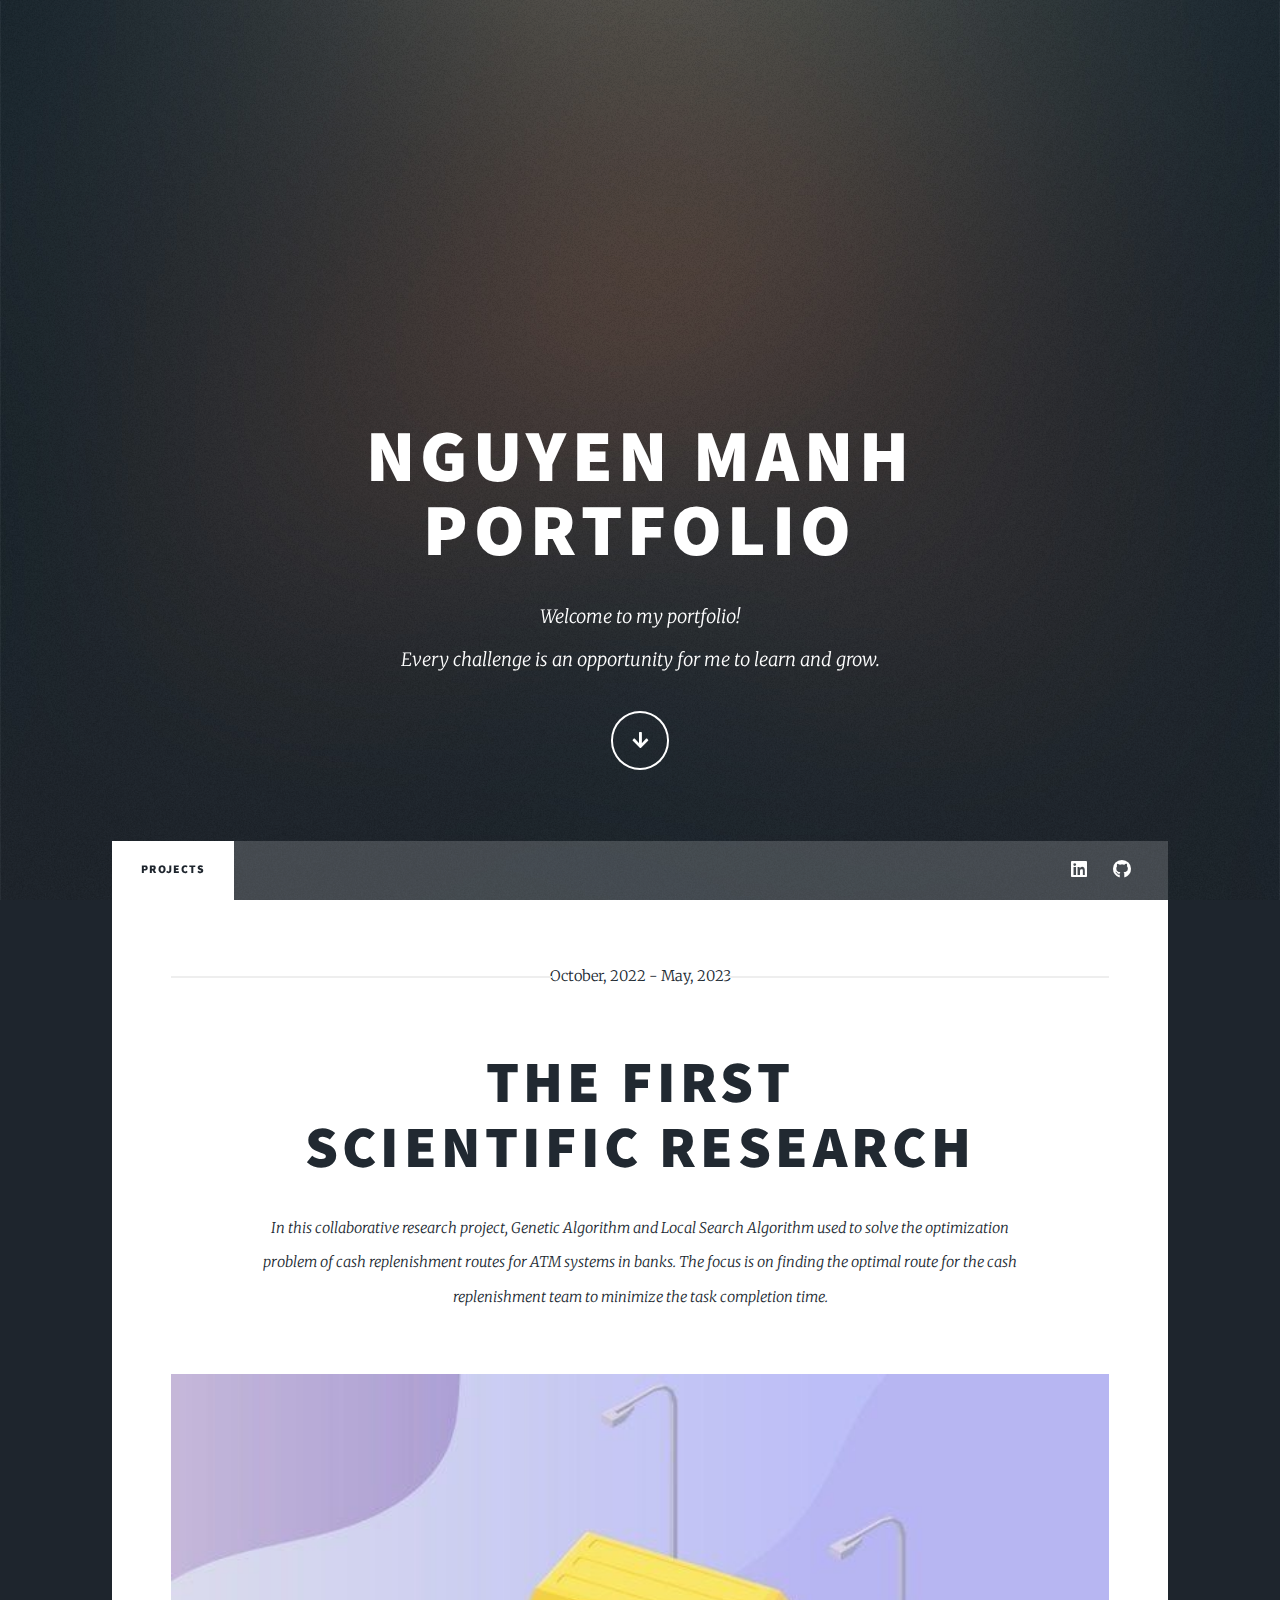
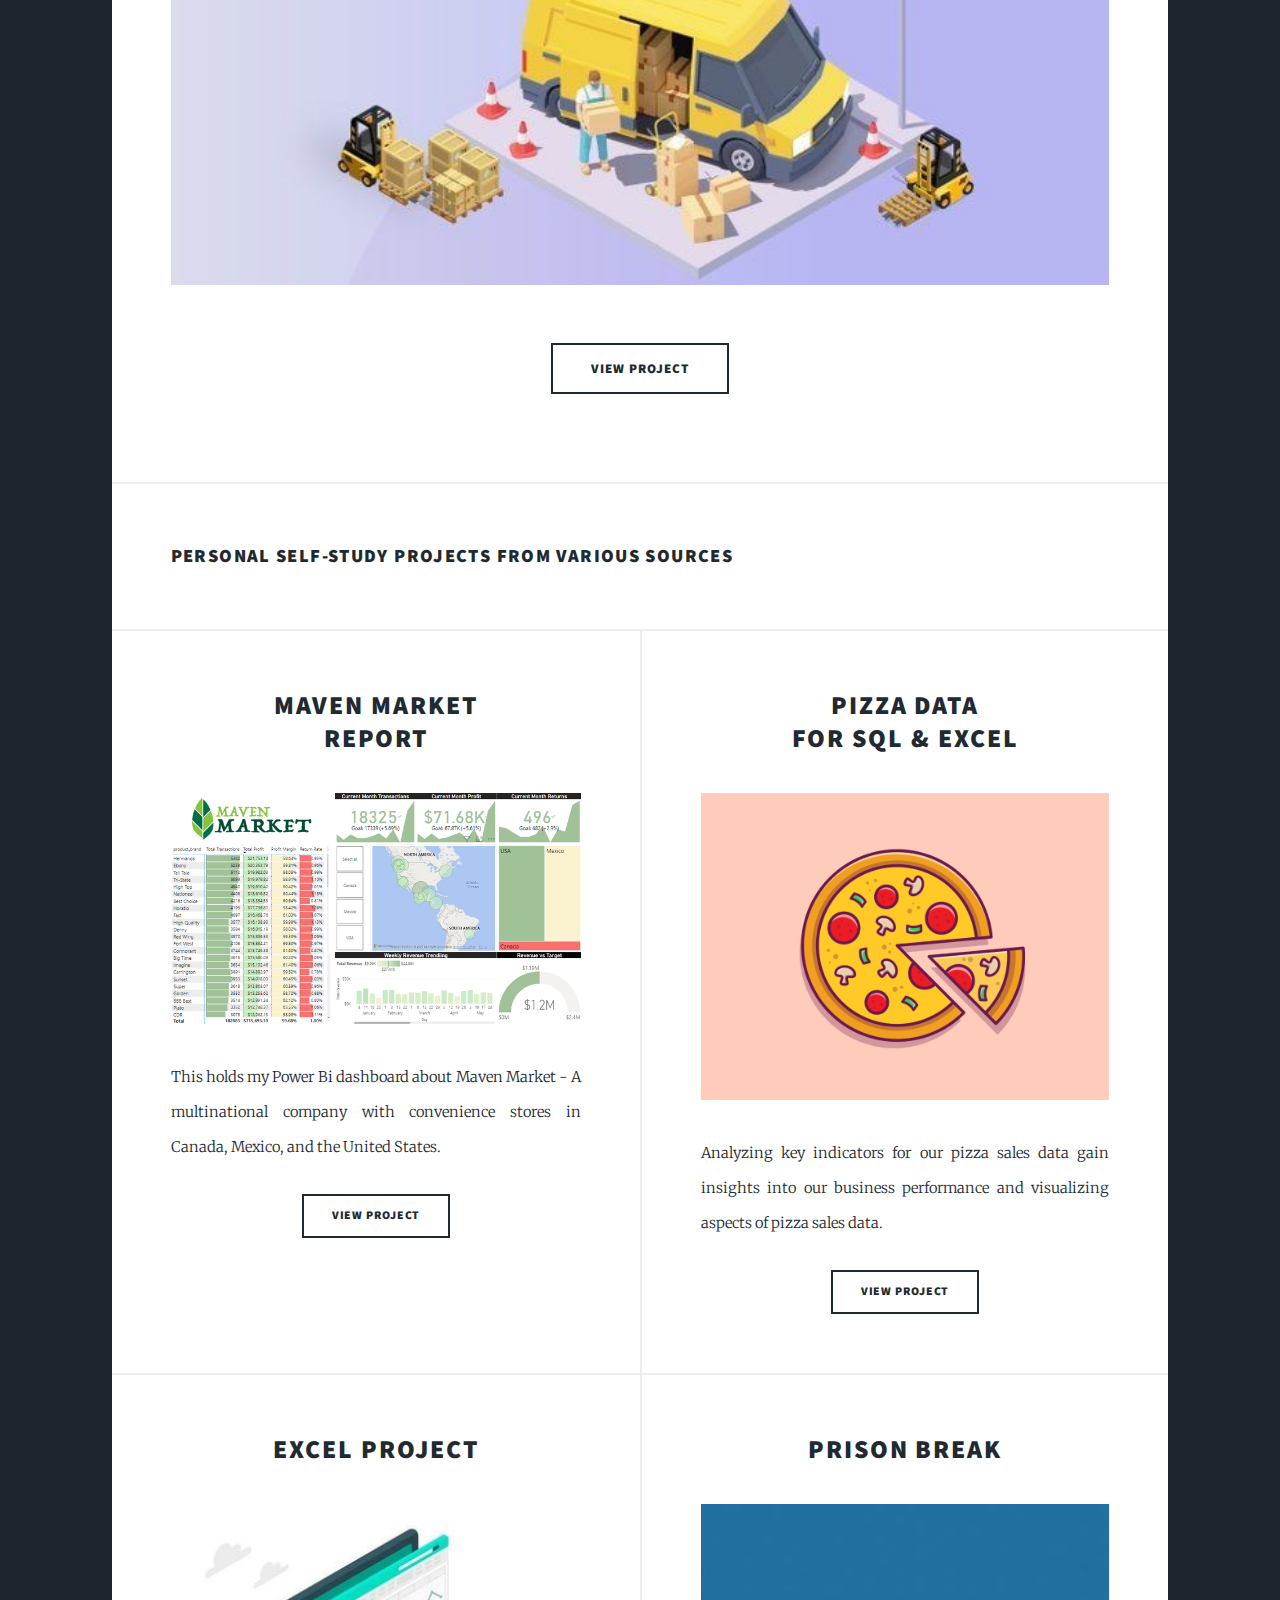
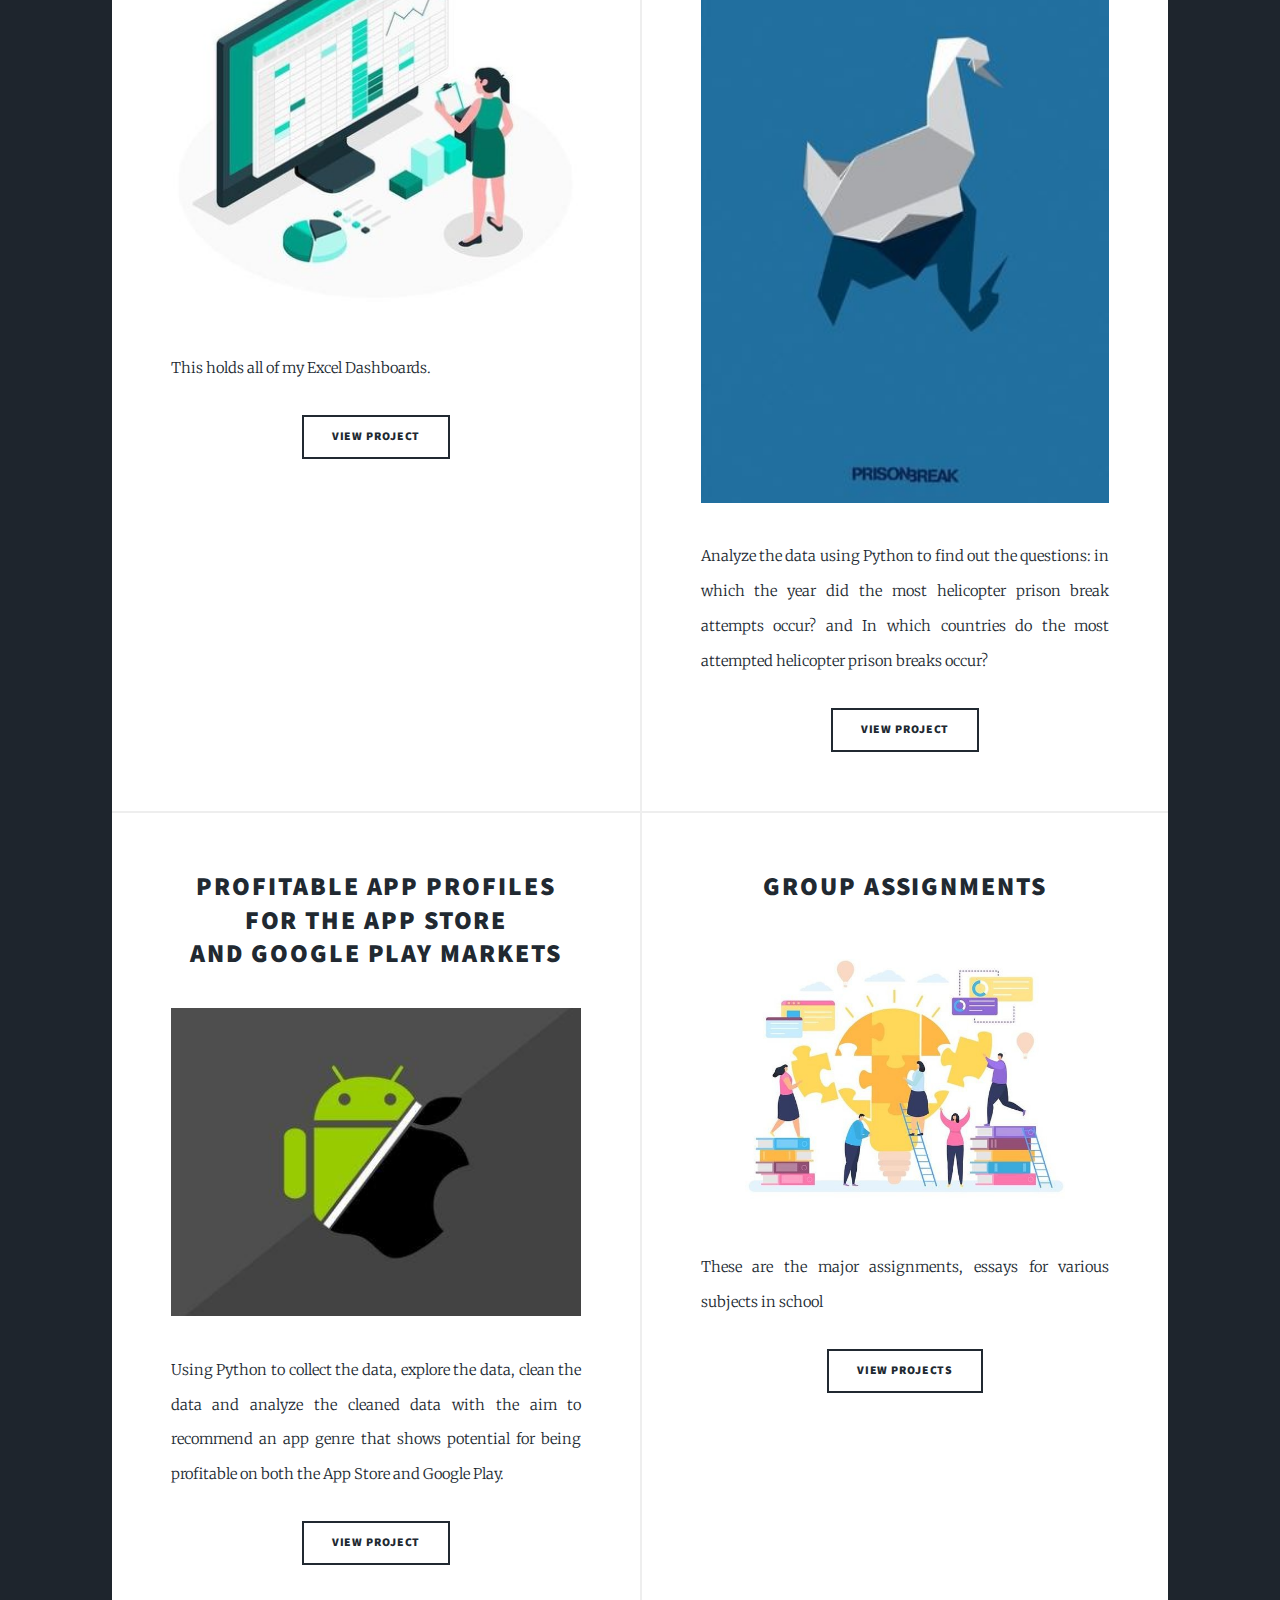
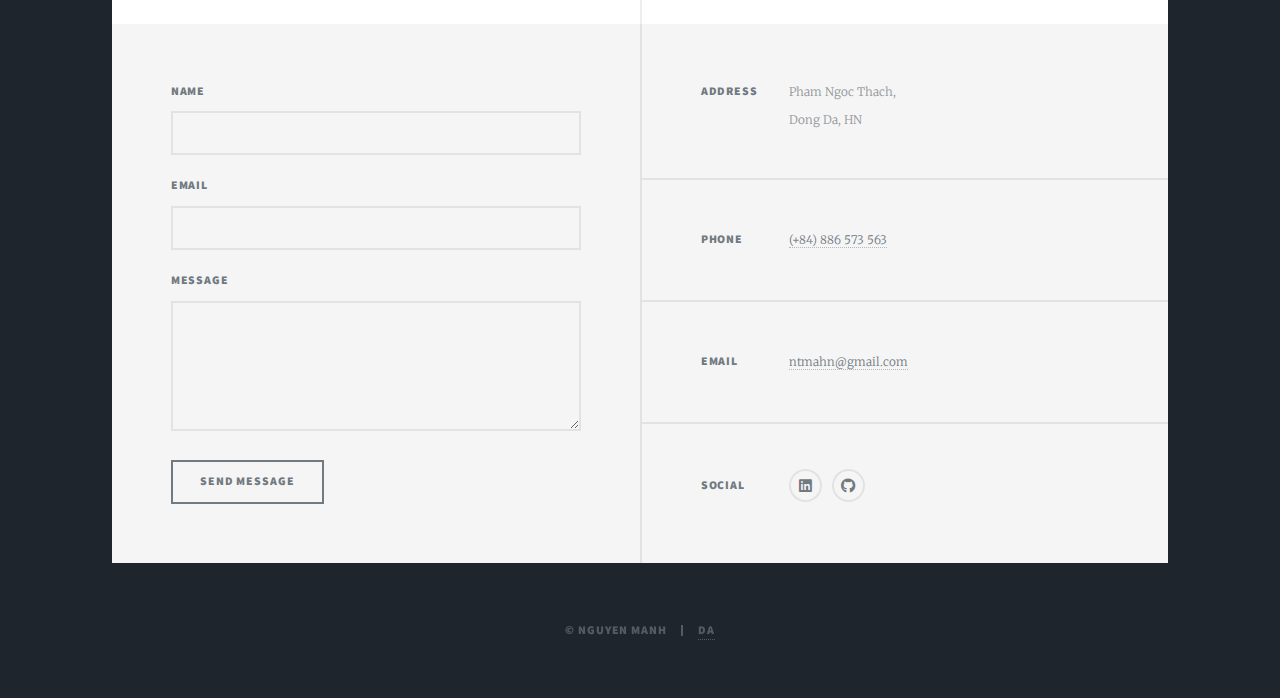
==== commit 0eac08ff: "Update index.html" ====
--- a/index.html
+++ b/index.html
@@ -133,7 +133,7 @@
 			  <article>
                                     <header>
                                         
-                                        <h2><a href="https://github.com/ntmahn/BTL"> Group Assignments />
+                                        <h2><a href="https://github.com/ntmahn/BTL"> Group Assignments 
                                         </a></h2>
                                     </header>
                                     <a href="https://github.com/ntmahn/BTL" class="image fit"><img src="images/group work.jpg" alt="" /></a>
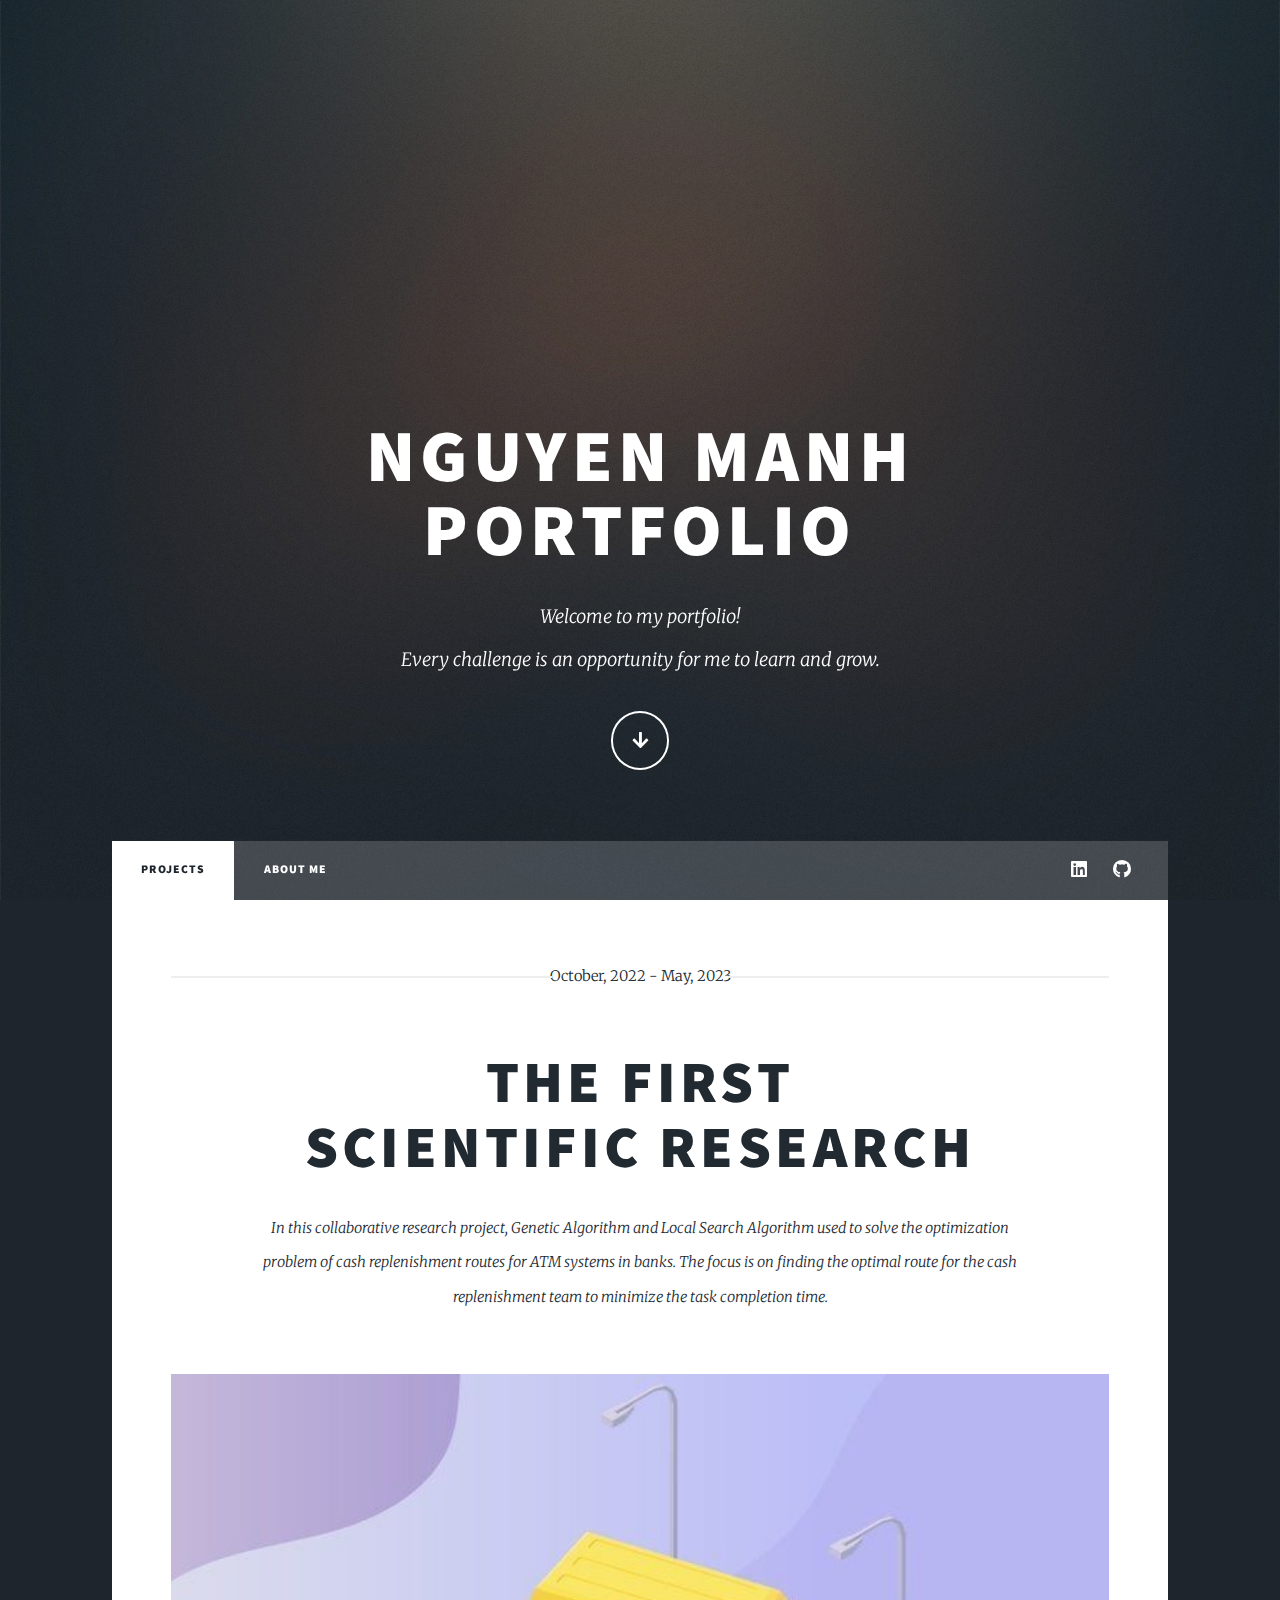
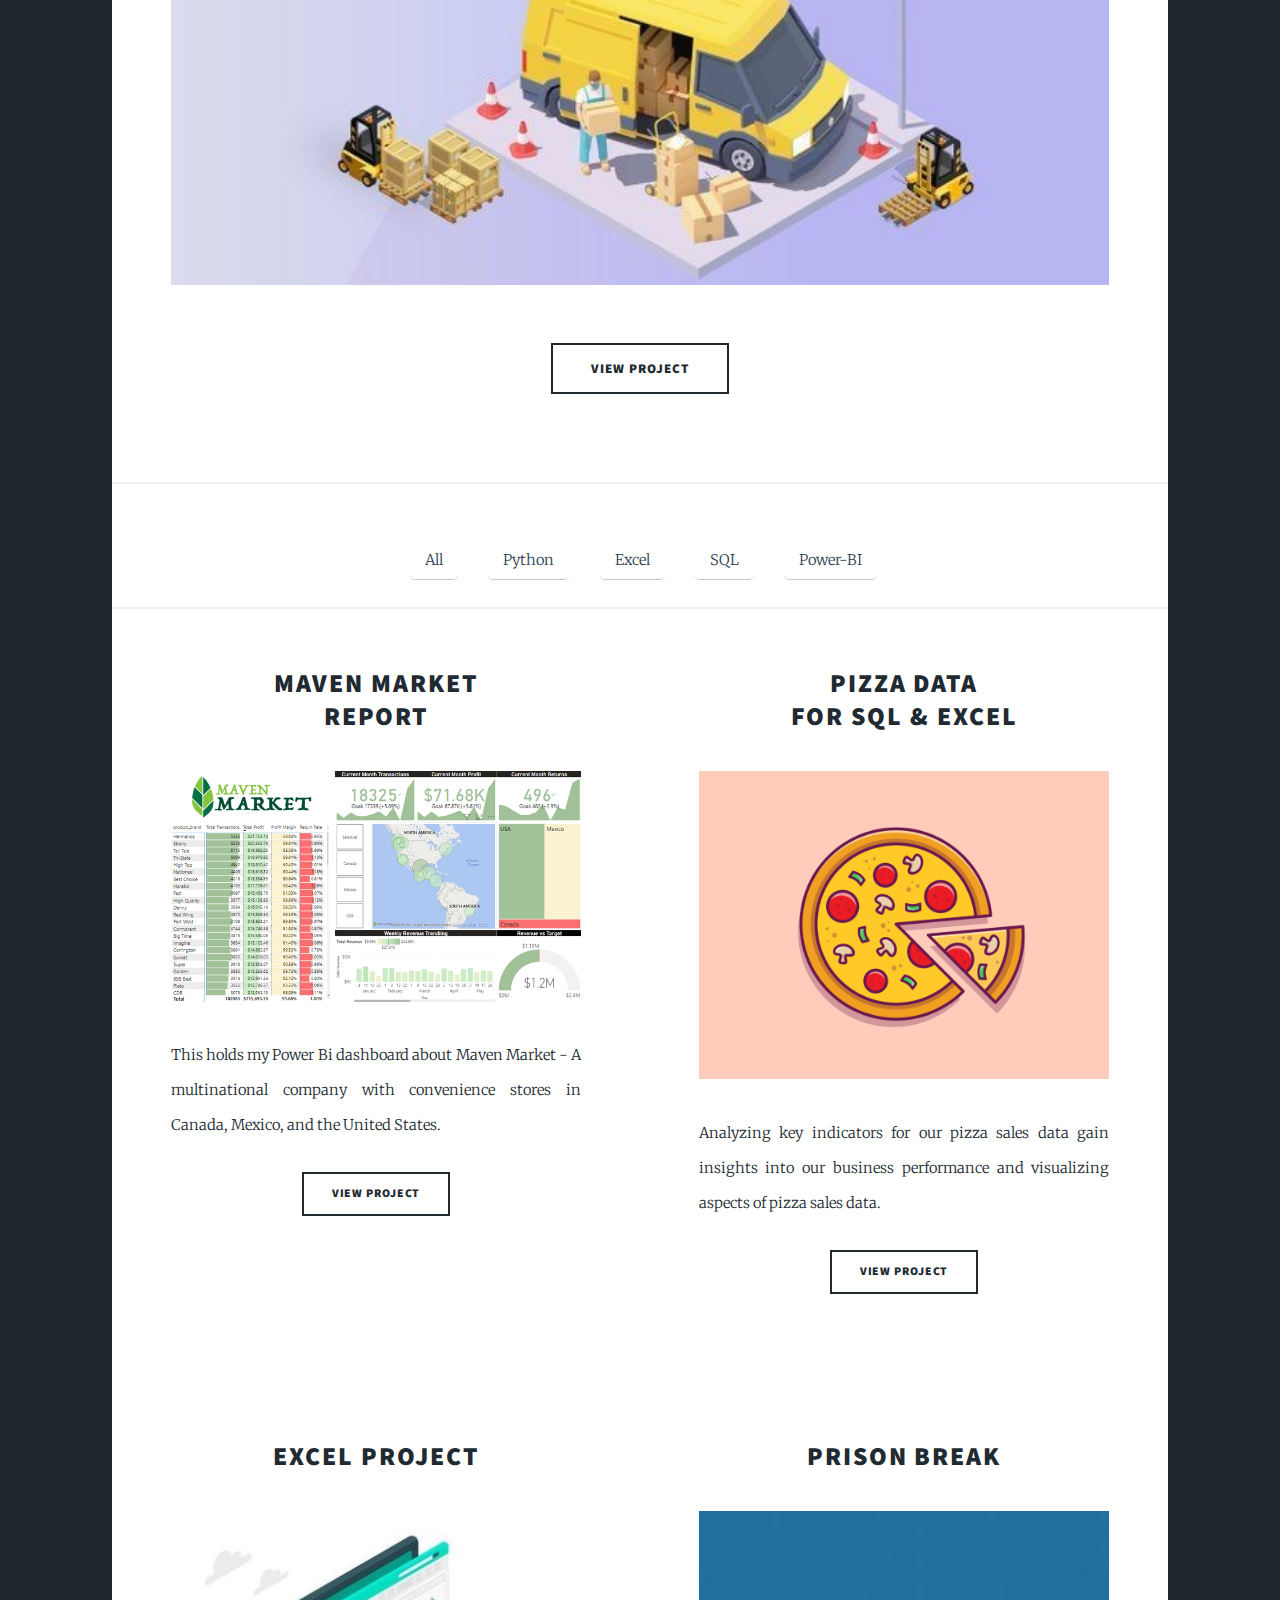
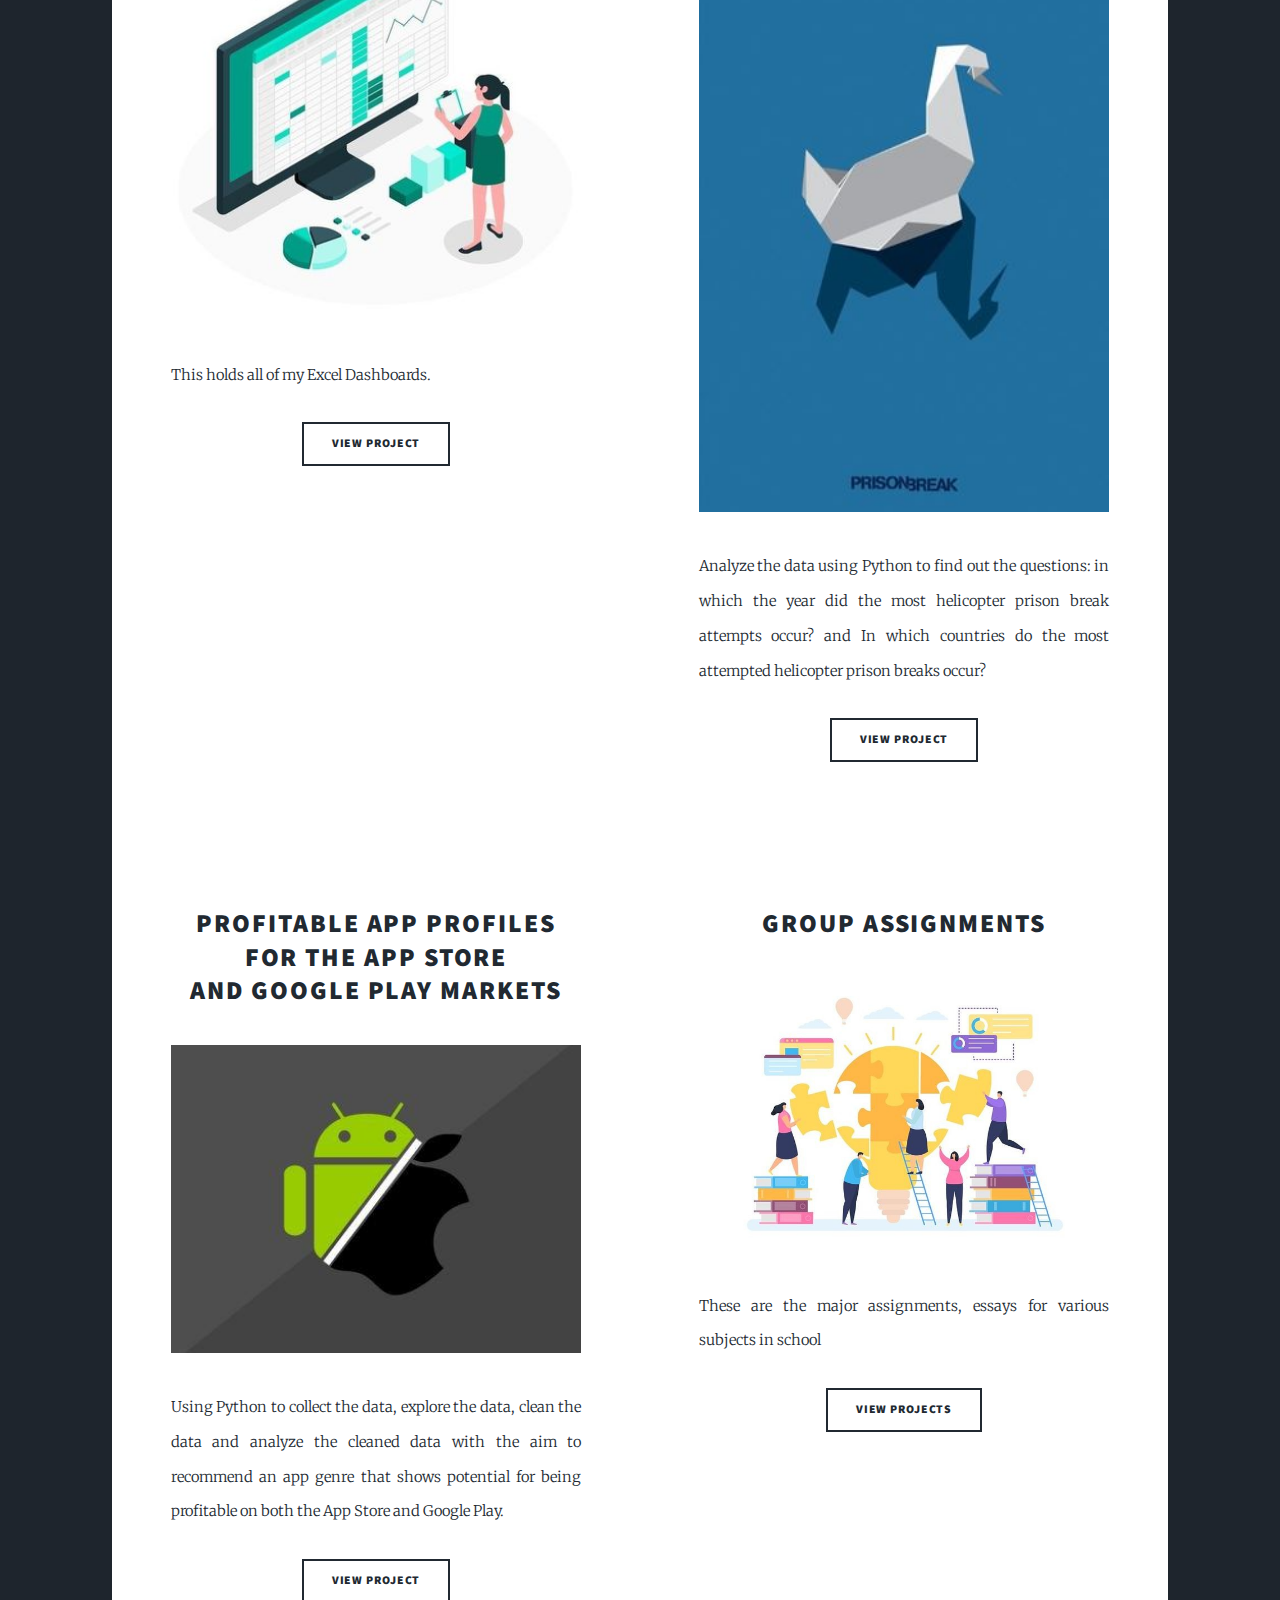
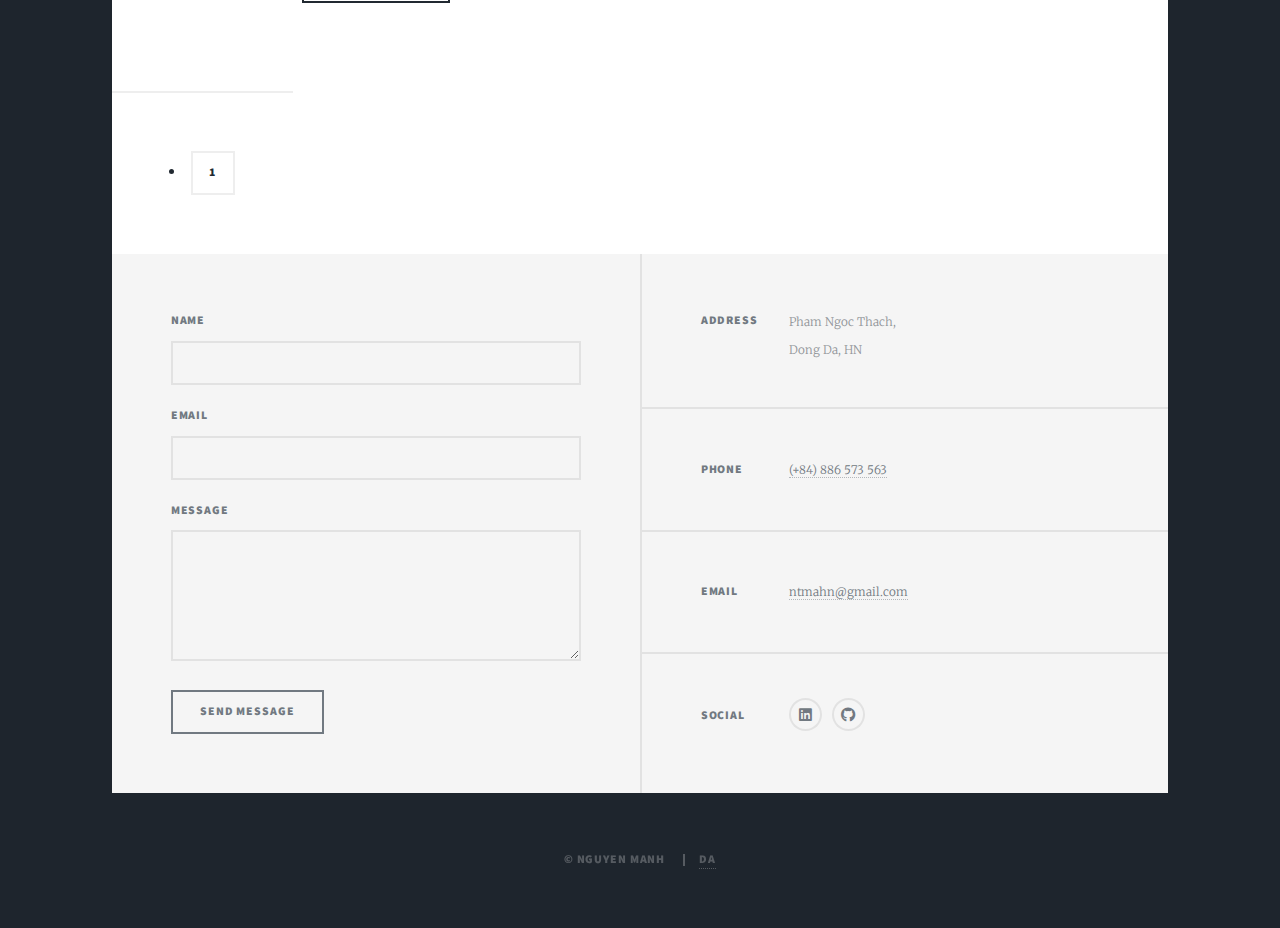
==== commit 13e9592c: "update portfolio" ====
--- a/index.html
+++ b/index.html
@@ -1,9 +1,4 @@
 <!DOCTYPE HTML>
-<!--
-	Massively by HTML5 UP
-	html5up.net | @ajlkn
-	Free for personal and commercial use under the CCA 3.0 license (html5up.net/license)
--->
 <html>
 	<head>
 		<title>Portfolio của Mạnh</title>
@@ -15,204 +10,271 @@
 	<body class="is-preload">
 
 		<!-- Wrapper -->
-			<div id="wrapper" class="fade-in">
-
-				<!-- Intro -->
-					<div id="intro">
-						<h1>Nguyen Manh<br />
-						Portfolio</h1>
-						<p>Welcome to my portfolio! <br />
-							Every challenge is an opportunity for me to learn and grow. </p>
+		<div id="wrapper" class="fade-in">
+
+			<!-- Intro -->
+			<div id="intro">
+				<h1>Nguyen Manh<br />
+					Portfolio</h1>
+				<p>Welcome to my portfolio! <br />
+					Every challenge is an opportunity for me to learn and grow. </p>
+				<ul class="actions">
+					<li><a href="#header" class="button icon solid solo fa-arrow-down scrolly">Continue</a></li>
+				</ul>
+			</div>
+
+			<!-- Header -->
+			<header id="header">
+				<a href="index.html" class="logo">Nguyen Manh</a>
+			</header>
+
+			<!-- Nav -->
+			<nav id="nav">
+				<ul class="links">
+					<li class="active"><a href="index.html">Projects</a></li>
+					<li><a href="generic.html">About me</a></li>
+					<!-- <li><a href="elements.html">Elements Reference</a></li> -->
+				</ul>
+				<ul class="icons">
+					<li><a href="https://www.linkedin.com/in/ntmahn/" class="icon brands fa-linkedin"><span class="label">LinkedIn</span></a></li>
+					<li><a href="https://github.com/ntmahn" class="icon brands fa-github"><span class="label">GitHub</span></a></li>
+				</ul>
+			</nav>
+
+			<!-- Main -->
+			<div id="main">
+				<!-- Featured Post -->
+				<article class="post featured">
+					<header class="major">
+						<span class="date">October, 2022 - May, 2023</span>
+						<h2><a href="https://github.com/ntmahn/NCKH-2023">The first<br />
+								scientific research</a></h2>
+						<p>In this collaborative research project, Genetic Algorithm and Local Search Algorithm used to solve the optimization<br />
+							problem of cash replenishment routes for ATM systems in banks. The focus is on finding the optimal route for the cash<br />
+							replenishment team to minimize the task completion time.</p>
+					</header>
+					<a href="https://github.com/ntmahn/NCKH-2023" class="image main"><img src="images/NCKH-2023.jpg" alt="" /></a>
+					<ul class="actions special">
+						<li><a href="https://github.com/ntmahn/NCKH-2023" class="button large">View Project</a></li>
+					</ul>
+				</article>
+
+				<!-- Post Categories -->
+				<div class="categories">
+					<ul>
+						<li><a href="#" onclick="filterPosts('all')">All</a></li>
+						<li><a href="#" onclick="filterPosts('python')">Python</a></li>
+						<li><a href="#" onclick="filterPosts('excel')">Excel</a></li>
+						<li><a href="#" onclick="filterPosts('sql')">SQL</a></li>
+						<li><a href="#" onclick="filterPosts('pbi')">Power-BI</a></li>
+					</ul>
+				</div>
+
+				<!-- Posts -->
+				<section class="posts">
+					<div class="post" data-category="pbi">
+						<article>
+							<header>
+								<h2><a href="https://github.com/ntmahn/Power-BI">Maven Market<br /> Report</a></h2>
+							</header>
+							<a href="https://github.com/ntmahn/Power-BI" class="image fit"><img src="images/maven market.png" alt="" /></a>
+							<p>This holds my Power Bi dashboard about Maven Market - A multinational company with convenience stores in Canada, Mexico, and the United States.</p>
+							<ul class="actions special">
+								<li><a href="https://github.com/ntmahn/Power-BI" class="button">View Project</a></li>
+							</ul>
+						</article>
+					</div>
+					<div class="post" data-category="sql">
+						<article>
+							<header>
+								<h2><a href="https://github.com/ntmahn/SQL-Excel/tree/main/Pizza%20Data%20For%20SQL%20_%20Excel">Pizza Data<br /> for SQL & Excel</a></h2>
+							</header>
+							<a href="https://github.com/ntmahn/SQL-Excel/tree/main/Pizza%20Data%20For%20SQL%20_%20Excel" class="image fit"><img src="images/pizza sales xlsx.png" alt="" /></a>
+							<p>Analyzing key indicators for our pizza sales data gain insights into our business performance and visualizing aspects of pizza sales data.</p>
+							<ul class="actions special">
+								<li><a href="https://github.com/ntmahn/SQL-Excel/tree/main/Pizza%20Data%20For%20SQL%20_%20Excel" class="button">View Project</a></li>
+							</ul>
+						</article>
+					</div>
+					<div class="post" data-category="excel">
+						<article>
+							<header>
+								<h2><a href="https://github.com/ntmahn/Excel">Excel Project<br /></a></h2>
+							</header>
+							<a href="https://github.com/ntmahn/Excel" class="image fit"><img src="images/excel.jpg" alt="" /></a>
+							<p>This holds all of my Excel Dashboards.</p>
+							<ul class="actions special">
+								<li><a href="https://github.com/ntmahn/Excel" class="button">View Project</a></li>
+							</ul>
+						</article>
+					</div>
+					<div class="post" data-category="python">
+						<article>
+							<header>
+								<h2><a href="https://github.com/ntmahn/Python/tree/main/Python/Introduce%20to%20Python/For%20Loops%20and%20Conditional%20Statements%20in%20Python">Prison Break<br /></a></h2>
+							</header>
+							<a href="https://github.com/ntmahn/Python/tree/main/Python/Introduce%20to%20Python/For%20Loops%20and%20Conditional%20Statements%20in%20Python" class="image fit"><img src="images/prison break.jpg" alt="" /></a>
+							<p>Analyze the data using Python to find out the questions: in which the year did the most helicopter prison break attempts occur? and In which countries do the most attempted helicopter prison breaks occur?</p>
+							<ul class="actions special">
+								<li><a href="https://github.com/ntmahn/Python/tree/main/Python/Introduce%20to%20Python/For%20Loops%20and%20Conditional%20Statements%20in%20Python" class="button">View Project</a></li>
+							</ul>
+						</article>
+					</div>
+					<div class="post" data-category="python">
+						<article>
+							<header>
+								<h2><a href="https://github.com/ntmahn/Python/blob/main/Python/Introduce%20to%20Python/Python%20Functions%20%26%20Jupyter%20Notebook/Guided%20Project_%20Profitable%20App%20Profiles%20for%20the%20App%20Store%20and%20Google%20Play%20Markets.rar">Profitable App Profiles for the App Store<br /> and Google Play Markets</a></h2>
+							</header>
+							<a href="https://github.com/ntmahn/Python/blob/main/Python/Introduce%20to%20Python/Python%20Functions%20%26%20Jupyter%20Notebook/Guided%20Project_%20Profitable%20App%20Profiles%20for%20the%20App%20Store%20and%20Google%20Play%20Markets.rar" class="image fit"><img src="images/android & ios.jpg" alt="" /></a>
+							<p>Using Python to collect the data, explore the data, clean the data and analyze the cleaned data with the aim to recommend an app genre that shows potential for being profitable on both the App Store and Google Play.</p>
+							<ul class="actions special">
+								<li><a href="https://github.com/ntmahn/Python/blob/main/Python/Introduce%20to%20Python/Python%20Functions%20%26%20Jupyter%20Notebook/Guided%20Project_%20Profitable%20App%20Profiles%20for%20the%20App%20Store%20and%20Google%20Play%20Markets.rar" class="button">View Project</a></li>
+							</ul>
+						</article>
+					</div>
+					<div class="post" data-category="group">
+						<article>
+							<header>
+								<h2><a href="https://github.com/ntmahn/BTL">Group Assignments</a></h2>
+							</header>
+							<a href="https://github.com/ntmahn/BTL" class="image fit"><img src="images/group work.jpg" alt="" /></a>
+							<p>These are the major assignments, essays for various subjects in school</p>
+							<ul class="actions special">
+								<li><a href="https://github.com/ntmahn/BTL" class="button">View Projects</a></li>
+							</ul>
+						</article>
+					</div>
+				</section>
+
+				<!-- Pagination -->
+				<div class="pagination">
+					<ul id="pagination"></ul>
+				</div>
+			</div>
+
+			<!-- Footer -->
+			<footer id="footer">
+				<section>
+					<form method="post" action="#">
+						<div class="fields">
+							<div class="field">
+								<label for="name">Name</label>
+								<input type="text" name="name" id="name" />
+							</div>
+							<div class="field">
+								<label for="email">Email</label>
+								<input type="text" name="email" id="email" />
+							</div>
+							<div class="field">
+								<label for="message">Message</label>
+								<textarea name="message" id="message" rows="3"></textarea>
+							</div>
+						</div>
 						<ul class="actions">
-							<li><a href="#header" class="button icon solid solo fa-arrow-down scrolly">Continue</a></li>
+							<li><input type="submit" value="Send Message" /></li>
 						</ul>
-					</div>
-
-				<!-- Header -->
-					<header id="header">
-						<a href="index.html" class="logo">Nguyen Manh</a>
-					</header>
-
-				<!-- Nav -->
-					<nav id="nav">
-						<ul class="links">
-							<li class="active"><a href="index.html">Projects</a></li>
-							<!--<li><a href="generic.html">About me</a></li>
-							<li><a href="elements.html">Elements Reference</a></li>-->
+					</form>
+				</section>
+				<section class="split contact">
+					<section class="alt">
+						<h3>Address</h3>
+						<p>Pham Ngoc Thach,<br /> Dong Da, HN</p>
+					</section>
+					<section>
+						<h3>Phone</h3>
+						<p><a href="#">(+84) 886 573 563</a></p>
+					</section>
+					<section>
+						<h3>Email</h3>
+						<p><a href="#">ntmahn@gmail.com</a></p>
+					</section>
+					<section>
+						<h3>Social</h3>
+						<ul class="icons alt">
+							<li><a href="https://www.linkedin.com/in/ntmahn/" class="icon brands alt fa-linkedin"><span class="label">LinkedIn</span></a></li>
+							<li><a href="https://github.com/ntmahn" class="icon brands alt fa-github"><span class="label">GitHub</span></a></li>
 						</ul>
-						<ul class="icons">
-							<li><a href="https://www.linkedin.com/in/ntmahn/" class="icon brands fa-linkedin"><span class="label">LinkedIn</span></a></li>
-							<!-- <li><a href="#" class="icon brands fa-facebook-f"><span class="label">Facebook</span></a></li>
-							<li><a href="#" class="icon brands fa-instagram"><span class="label">Instagram</span></a></li> -->
-							<li><a href="https://github.com/ntmahn" class="icon brands fa-github"><span class="label">GitHub</span></a></li>
-						</ul>
-					</nav>
-
-				<!-- Main -->
-					<div id="main">
-
-						<!-- Featured Post -->
-							<article class="post featured">
-								<header class="major">
-									<span class="date">October, 2022 - May, 2023</span>
-									<h2><a href="https://github.com/ntmahn/NCKH-2023">The first<br />
-									scientific research</a></h2>
-									<p>In this collaborative research project, Genetic Algorithm and Local Search Algorithm used to solve the optimization<br />
-										problem of cash replenishment routes for ATM systems in banks. The focus is on finding the optimal route for the cash<br />
-										replenishment team to minimize the task completion time.</p>
-								</header>
-								<a href="https://github.com/ntmahn/NCKH-2023" class="image main"><img src="images/NCKH-2023.jpg" alt="" /></a>
-								<ul class="actions special">
-									<li><a href="https://github.com/ntmahn/NCKH-2023" class="button large">View Project</a></li>
-								</ul>
-							</article>
-
-					    <h3><p>Personal self-study projects from various sources</p></h3>
-							<section class="posts">
-								<article>
-									<header>
-									    <!--<span class="date">April 24, 2017</span> -->	
-										<h2><a href="https://github.com/ntmahn/Power-BI">Maven Market<br />
-										Report</a></h2>
-									</header>
-									<a href="https://github.com/ntmahn/Power-BI" class="image fit"><img src="images/maven market.png" alt="" /></a>
-									<p>This holds my Power Bi dashboard about Maven Market - A multinational company with convenience stores in Canada, Mexico, and the United States.</p>
-									<ul class="actions special">
-										<li><a href="https://github.com/ntmahn/Power-BI" class="button">View Project</a></li>
-									</ul>
-								</article>
-								<article>
-									<header>
-										<!--<span class="date">April 22, 2017</span> -->
-										<h2><a href="https://github.com/ntmahn/SQL-Excel/tree/main/Pizza%20Data%20For%20SQL%20_%20Excel">Pizza Data<br />
-										for SQL & Excel</a></h2>
-									</header>
-									<a href="https://github.com/ntmahn/SQL-Excel/tree/main/Pizza%20Data%20For%20SQL%20_%20Excel" class="image fit"><img src="images/pizza sales xlsx.png" alt="" /></a>
-									<p>Analyzing key indicators for our pizza sales data gain insights into our business performance 
-										and visualizing aspects of pizza sales data.</p>
-									<ul class="actions special">
-										<li><a href="https://github.com/ntmahn/SQL-Excel/tree/main/Pizza%20Data%20For%20SQL%20_%20Excel" class="button">View Project</a></li>
-									</ul>
-								</article>
-								<article>
-									<header>
-										<!--<span class="date">April 18, 2017</span> -->
-										<h2><a href="https://github.com/ntmahn/Excel">Excel Project<br />
-										</a></h2>
-									</header>
-									<a href="https://github.com/ntmahn/Excel" class="image fit"><img src="images/excel.jpg" alt="" /></a>
-									<p>This holds all of my Excel Dashboards.</p>
-									<ul class="actions special">
-										<li><a href="https://github.com/ntmahn/Excel" class="button">View Project</a></li>
-									</ul>
-								</article>
-								<article>
-									<header>
-										<!--<span class="date">April 14, 2017</span>-->
-										<h2><a href="https://github.com/ntmahn/Python/tree/main/Python/Introduce%20to%20Python/For%20Loops%20and%20Conditional%20Statements%20in%20Python">Prison Break<br />
-										</a></h2>
-									</header>
-									<a href="https://github.com/ntmahn/Python/tree/main/Python/Introduce%20to%20Python/For%20Loops%20and%20Conditional%20Statements%20in%20Python" class="image fit"><img src="images/prison break.jpg" alt="" /></a>
-									<p>Analyze the data using Python to find out the questions: in which the year did the most helicopter prison break attempts occur? and In which countries do the most attempted helicopter prison breaks occur?</p>
-									<ul class="actions special">
-										<li><a href="https://github.com/ntmahn/Python/tree/main/Python/Introduce%20to%20Python/For%20Loops%20and%20Conditional%20Statements%20in%20Python" class="button">View Project</a></li>
-									</ul>
-								</article>
-								<article>
-									<header>
-										<!--<span class="date">April 11, 2017</span>-->
-										<h2><a href="https://github.com/ntmahn/Python/blob/main/Python/Introduce%20to%20Python/Python%20Functions%20%26%20Jupyter%20Notebook/Guided%20Project_%20Profitable%20App%20Profiles%20for%20the%20App%20Store%20and%20Google%20Play%20Markets.rar">Profitable App Profiles for the App Store<br />
-											and Google Play Markets</a></h2>
-									</header>
-									<a href="https://github.com/ntmahn/Python/blob/main/Python/Introduce%20to%20Python/Python%20Functions%20%26%20Jupyter%20Notebook/Guided%20Project_%20Profitable%20App%20Profiles%20for%20the%20App%20Store%20and%20Google%20Play%20Markets.rar" class="image fit"><img src="images/android & ios.jpg" alt="" /></a>
-									<p>Using Python to collect the data, explore the data, clean the data and analyze the cleaned data with the aim to recommend an app genre that shows potential for being profitable on both the App Store and Google Play.</p>
-									<ul class="actions special">
-										<li><a href="https://github.com/ntmahn/Python/blob/main/Python/Introduce%20to%20Python/Python%20Functions%20%26%20Jupyter%20Notebook/Guided%20Project_%20Profitable%20App%20Profiles%20for%20the%20App%20Store%20and%20Google%20Play%20Markets.rar" class="button">View Project</a></li>
-									</ul>
-								</article>
-			  <article>
-                                    <header>
-                                        
-                                        <h2><a href="https://github.com/ntmahn/BTL"> Group Assignments 
-                                        </a></h2>
-                                    </header>
-                                    <a href="https://github.com/ntmahn/BTL" class="image fit"><img src="images/group work.jpg" alt="" /></a>
-                                    <p>These are the major assignments, essays for various subjects in school</p>
-                                    <ul class="actions special">
-                                        <li><a href="https://github.com/ntmahn/BTL" class="button">View Projects</a></li>
-                                    </ul>
-                                </article>
-
-							</section>
-
-					
-
-					</div> 
-
-				<!-- Footer -->
-					<footer id="footer">
-						<section>
-							<form method="post" action="#">
-								<div class="fields">
-									<div class="field">
-										<label for="name">Name</label>
-										<input type="text" name="name" id="name" />
-									</div>
-									<div class="field">
-										<label for="email">Email</label>
-										<input type="text" name="email" id="email" />
-									</div>
-									<div class="field">
-										<label for="message">Message</label>
-										<textarea name="message" id="message" rows="3"></textarea>
-									</div>
-								</div>
-								<ul class="actions">
-									<li><input type="submit" value="Send Message" /></li>
-								</ul>
-							</form>
-						</section>
-						<section class="split contact">
-							<section class="alt">
-								<h3>Address</h3>
-								<p>Pham Ngoc Thach,<br />
-								Dong Da, HN </p>
-							</section>
-							<section>
-								<h3>Phone</h3>
-								<p><a href="#">(+84) 886 573 563</a></p>
-							</section>
-							<section>
-								<h3>Email</h3>
-								<p><a href="#">ntmahn@gmail.com</a></p>
-							</section>
-							<section>
-								<h3>Social</h3>
-								<ul class="icons alt">
-									<li><a href="https://www.linkedin.com/in/ntmahn/" class="icon brands alt fa-linkedin"><span class="label">LinkedIn</span></a></li>
-									<!--<li><a href="#" class="icon brands alt fa-facebook-f"><span class="label">Facebook</span></a></li>
-									<li><a href="#" class="icon brands alt fa-instagram"><span class="label">Instagram</span></a></li>-->
-									<li><a href="https://github.com/ntmahn" class="icon brands alt fa-github"><span class="label">GitHub</span></a></li>
-								</ul>
-							</section>
-						</section>
-					</footer>
-
-				<!-- Copyright -->
-					<div id="copyright">
-						<ul><li>&copy; Nguyen Manh</li><li> <a href="#"> DA </a></li></ul>
-					</div>
-
+					</section>
+				</section>
+			</footer>
+
+			<!-- Copyright -->
+			<div id="copyright">
+				<ul>
+					<li>&copy; Nguyen Manh</li>
+					<li><a href="#">DA</a></li>
+				</ul>
 			</div>
+		</div>
 
 		<!-- Scripts -->
-			<script src="assets/js/jquery.min.js"></script>
-			<script src="assets/js/jquery.scrollex.min.js"></script>
-			<script src="assets/js/jquery.scrolly.min.js"></script>
-			<script src="assets/js/browser.min.js"></script>
-			<script src="assets/js/breakpoints.min.js"></script>
-			<script src="assets/js/util.js"></script>
-			<script src="assets/js/main.js"></script>
-
+		<script src="assets/js/jquery.min.js"></script>
+		<script src="assets/js/jquery.scrollex.min.js"></script>
+		<script src="assets/js/jquery.scrolly.min.js"></script>
+		<script src="assets/js/browser.min.js"></script>
+		<script src="assets/js/breakpoints.min.js"></script>
+		<script src="assets/js/util.js"></script>
+		<script src="assets/js/main.js"></script>
+
+		<script>
+			const postsPerPage = 10;
+			let currentPage = 1;
+
+			function paginatePosts() {
+				const posts = document.querySelectorAll('.post');
+				const totalPages = Math.ceil(posts.length / postsPerPage);
+				document.getElementById('pagination').innerHTML = '';
+
+				for (let i = 1; i <= totalPages; i++) {
+					const li = document.createElement('li');
+					li.innerHTML = `<a href="#" onclick="showPage(${i})">${i}</a>`;
+					document.getElementById('pagination').appendChild(li);
+				}
+
+				showPage(currentPage);
+			}
+
+			function showPage(page) {
+				const posts = document.querySelectorAll('.post');
+				currentPage = page;
+
+				posts.forEach((post, index) => {
+					post.style.display = (index >= (page - 1) * postsPerPage && index < page * postsPerPage) ? 'block' : 'none';
+				});
+			}
+
+			function filterPosts(category) {
+				const posts = document.querySelectorAll('.post');
+				const filteredPosts = Array.from(posts).filter(post => category === 'all' || post.dataset.category === category);
+
+				posts.forEach(post => post.style.display = 'none');
+				filteredPosts.forEach((post, index) => {
+					post.style.display = (index < postsPerPage) ? 'block' : 'none';
+				});
+
+				const totalPages = Math.ceil(filteredPosts.length / postsPerPage);
+				document.getElementById('pagination').innerHTML = '';
+
+				for (let i = 1; i <= totalPages; i++) {
+					const li = document.createElement('li');
+					li.innerHTML = `<a href="#" onclick="showFilteredPage(${i}, '${category}')">${i}</a>`;
+					document.getElementById('pagination').appendChild(li);
+				}
+
+				currentPage = 1;
+			}
+
+			function showFilteredPage(page, category) {
+				const posts = document.querySelectorAll('.post');
+				const filteredPosts = Array.from(posts).filter(post => category === 'all' || post.dataset.category === category);
+				currentPage = page;
+
+				filteredPosts.forEach((post, index) => {
+					post.style.display = (index >= (page - 1) * postsPerPage && index < page * postsPerPage) ? 'block' : 'none';
+				});
+			}
+
+			document.addEventListener('DOMContentLoaded', paginatePosts);
+		</script>
 	</body>
 </html>
--- a/assets/css/main.css
+++ b/assets/css/main.css
@@ -1,10 +1,10 @@
 @import url(fontawesome-all.min.css);
 @import url("https://fonts.googleapis.com/css?family=Merriweather:300,700,300italic,700italic|Source+Sans+Pro:900");
 
-/*
-	Massively by HTML5 UP
-	html5up.net | @ajlkn
-	Free for personal and commercial use under the CCA 3.0 license (html5up.net/license)
+/*
+	Massively by HTML5 UP
+	html5up.net | @ajlkn
+	Free for personal and commercial use under the CCA 3.0 license (html5up.net/license)
 */
 
 html, body, div, span, applet, object,
@@ -4686,4 +4686,101 @@
 			visibility: visible;
 		}
 
-	}+	}
+
+
+
+
+
+	/* Add this to your main.css */
+
+/* Categories */
+.categories {
+    margin: 2em 0;
+    text-align: center;
+  }
+  
+  .categories ul {
+    list-style: none;
+    padding: 0;
+    margin: 0;
+    display: inline-block;
+  }
+  
+  .categories ul li {
+    display: inline;
+    margin: 0 10px;
+  }
+  
+  .categories ul li a {
+    text-decoration: none;
+    color: #2c3e50;
+    padding: 10px 15px;
+    border-radius: 5px;
+    transition: background-color 0.3s ease, color 0.3s ease;
+  }
+  
+  .categories ul li a:hover, 
+  .categories ul li a.active {
+    background-color: #3498db;
+    color: white;
+  }
+  
+
+
+ /* Add this to your main.css */
+
+/* About Me Images */
+.about-images {
+	text-align: center;
+	margin: 2em 0;
+  }
+  
+  .about-images .image.main {
+	width: 60%;
+	margin: 0 auto 1em auto;
+  }
+  
+  .about-images .image-row {
+	display: flex;
+	justify-content: center;
+	gap: 15px;
+  }
+  
+  .about-images .image.small {
+	flex: 1;
+	max-width: calc(33.333% - 10px);
+  }
+  
+  .about-images .image img {
+	width: 100%;
+	border-radius: 10px;
+	box-shadow: 0 4px 6px rgba(0, 0, 0, 0.1);
+  }
+  
+
+  
+  /* Section Titles */
+  #introduction, #academic-achievements, #extra-curricular-activities {
+	margin: 2em 0;
+	text-align: center;
+  }
+  
+  #introduction h2, #academic-achievements h2, #extra-curricular-activities h2 {
+	font-size: 2em;
+	margin-bottom: 0.5em;
+	color: #333;
+  }
+  
+  #academic-achievements ul, #extra-curricular-activities ul {
+	list-style-type: disc;
+	padding-left: 0;
+	text-align: left;
+	display: inline-block;
+	margin: 0 auto;
+  }
+  
+  #academic-achievements ul li, #extra-curricular-activities ul li {
+	margin: 0.5em 0;
+  }
+  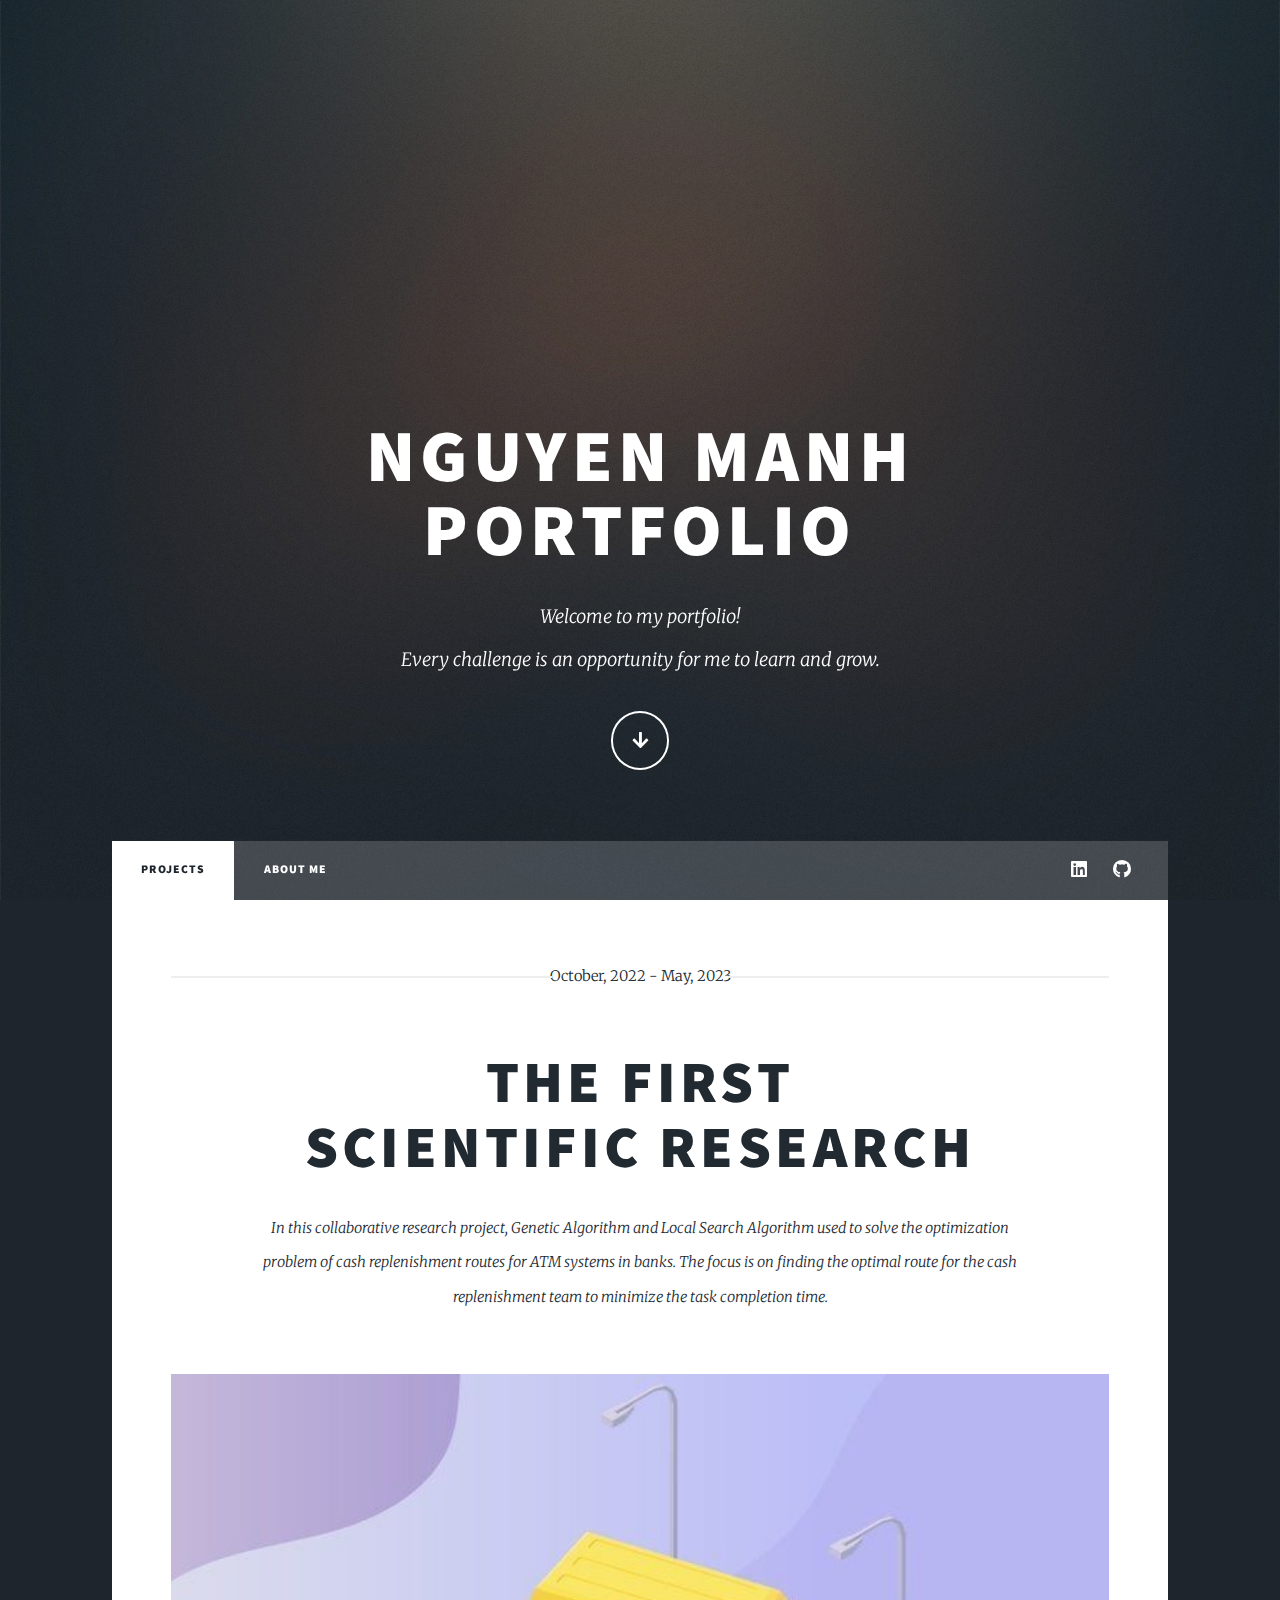
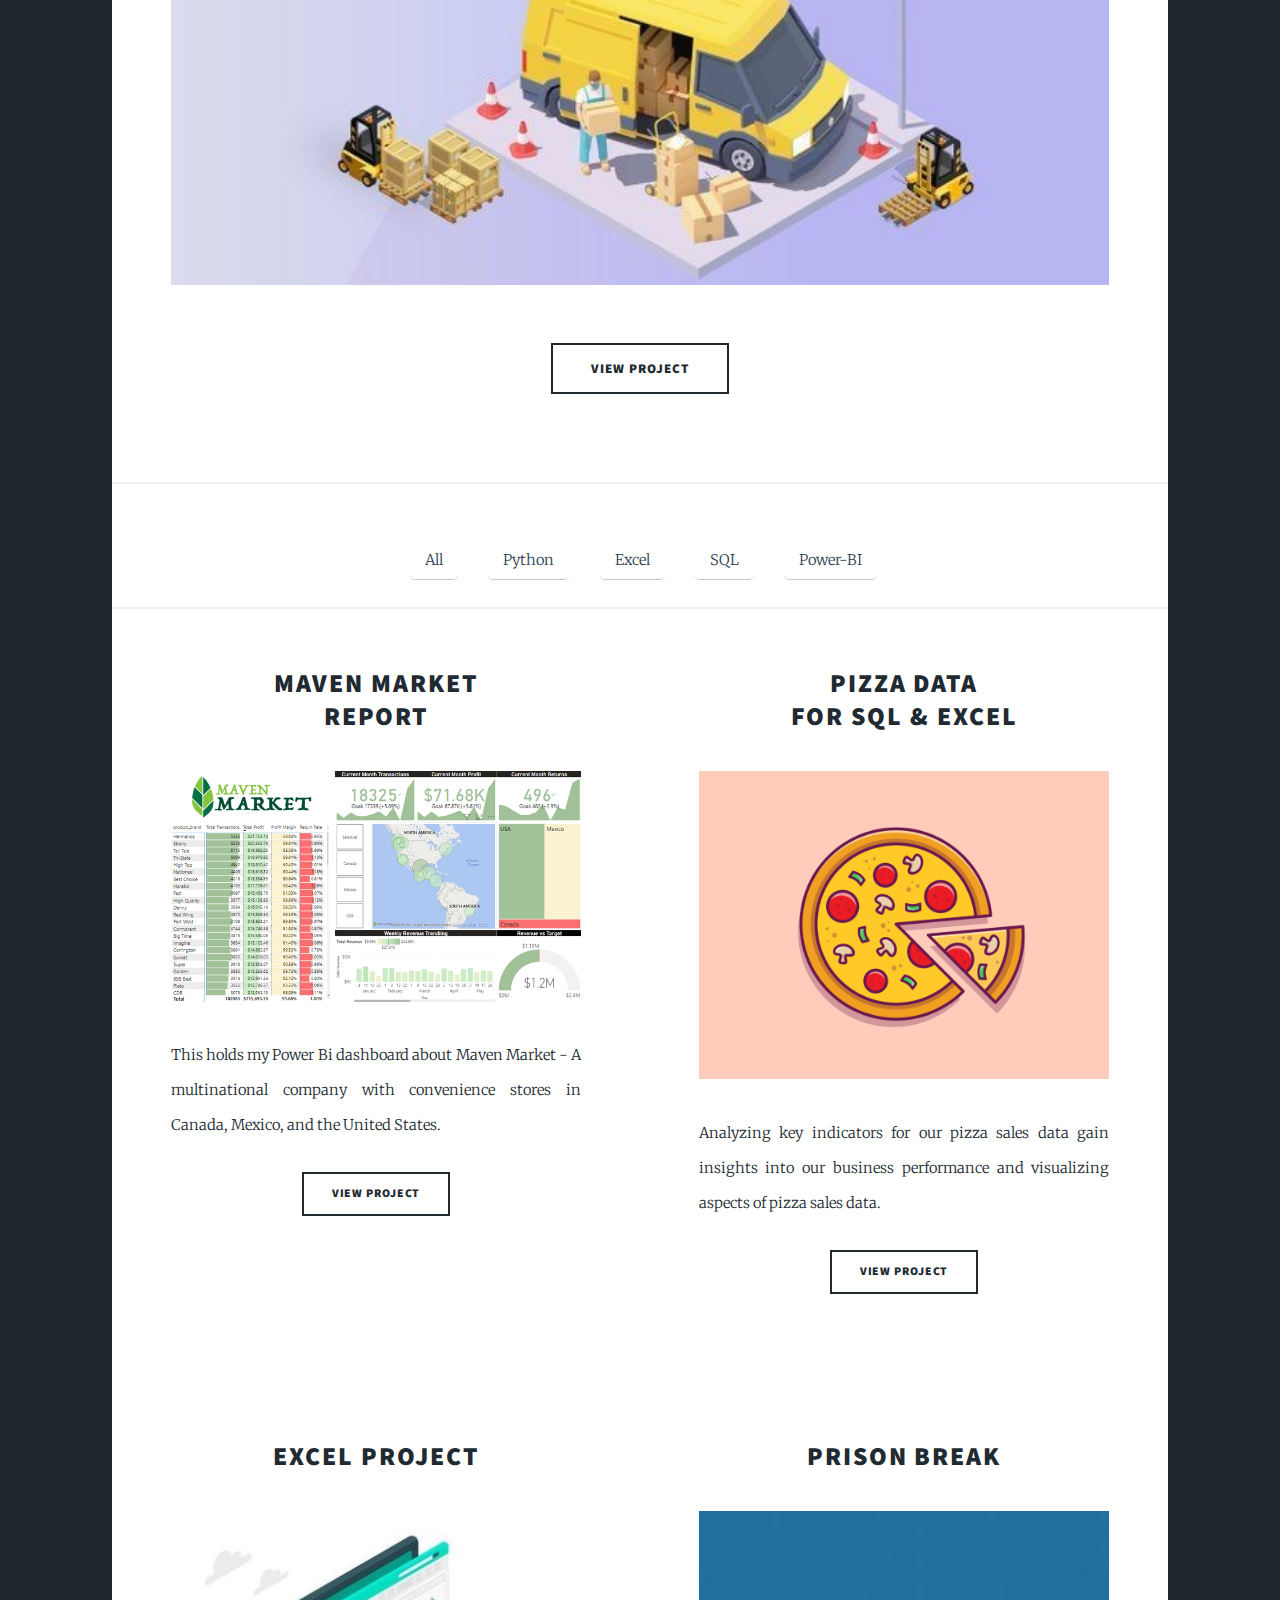
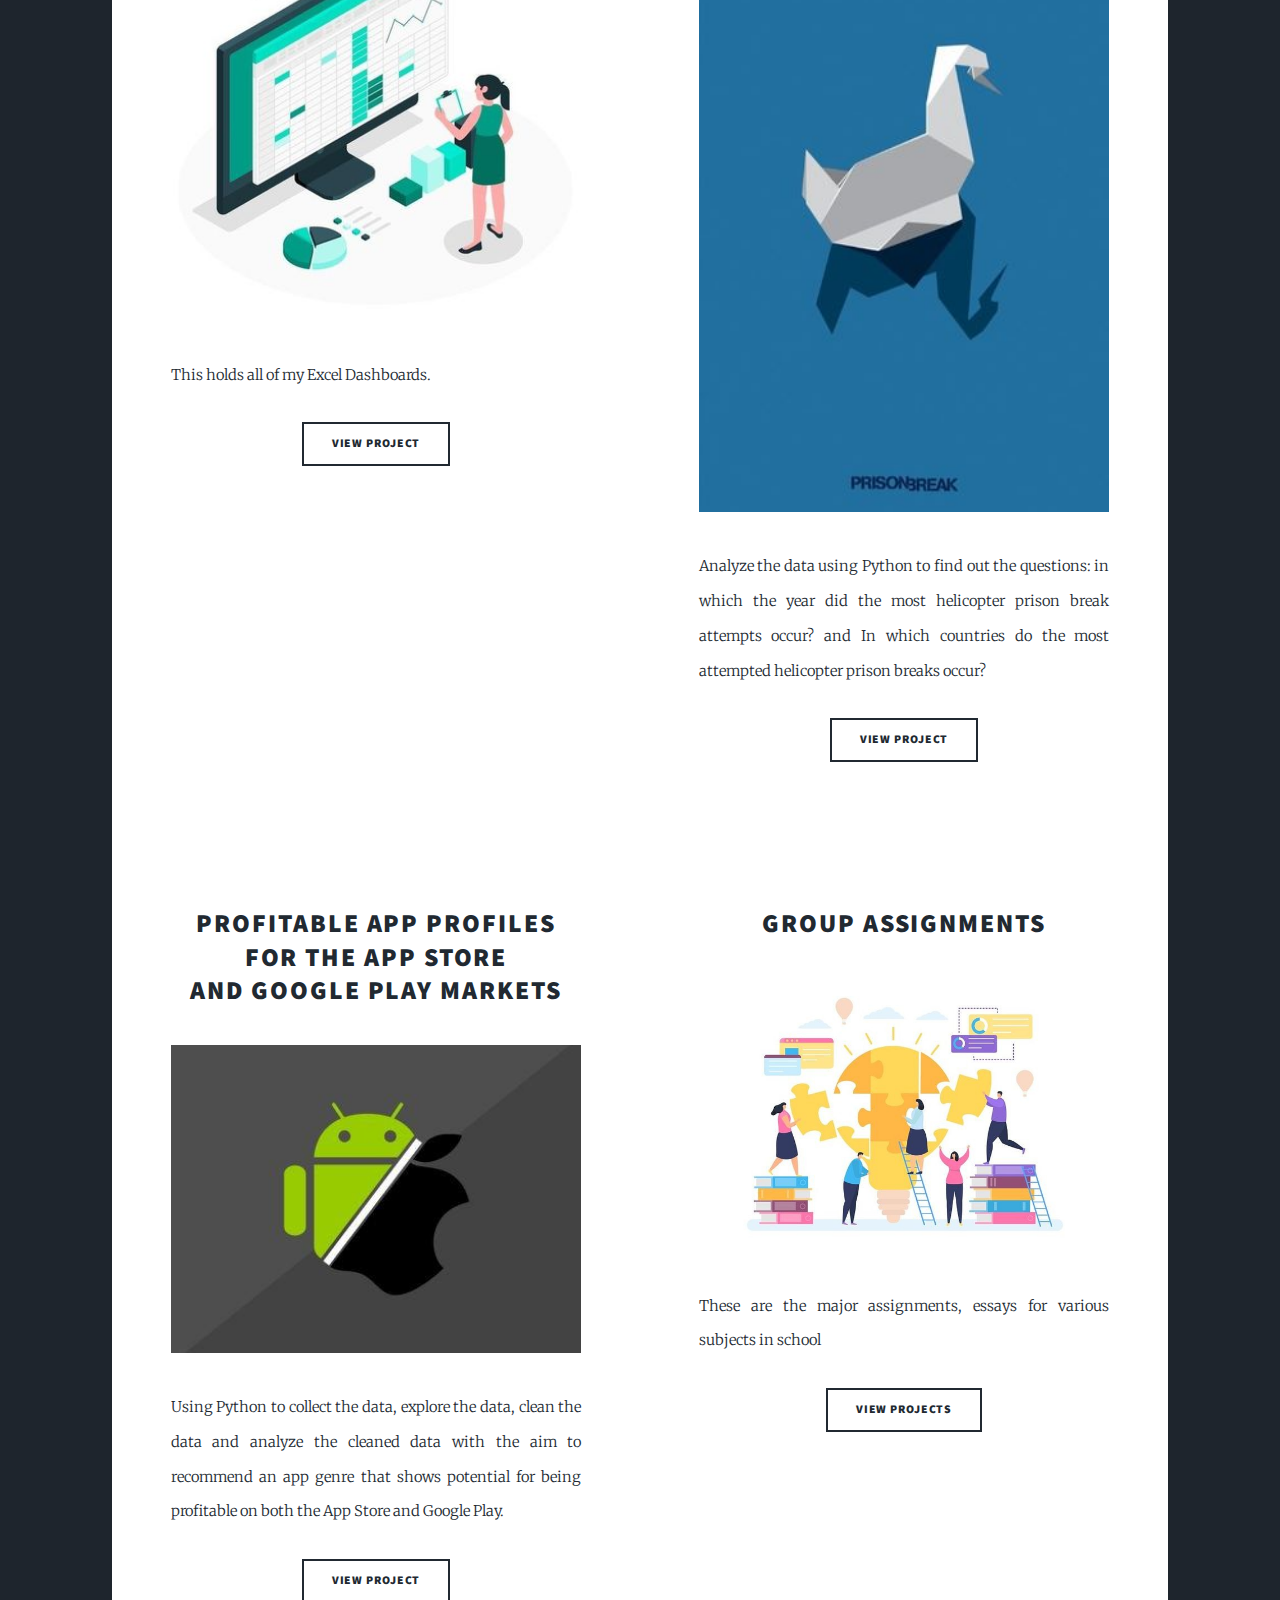
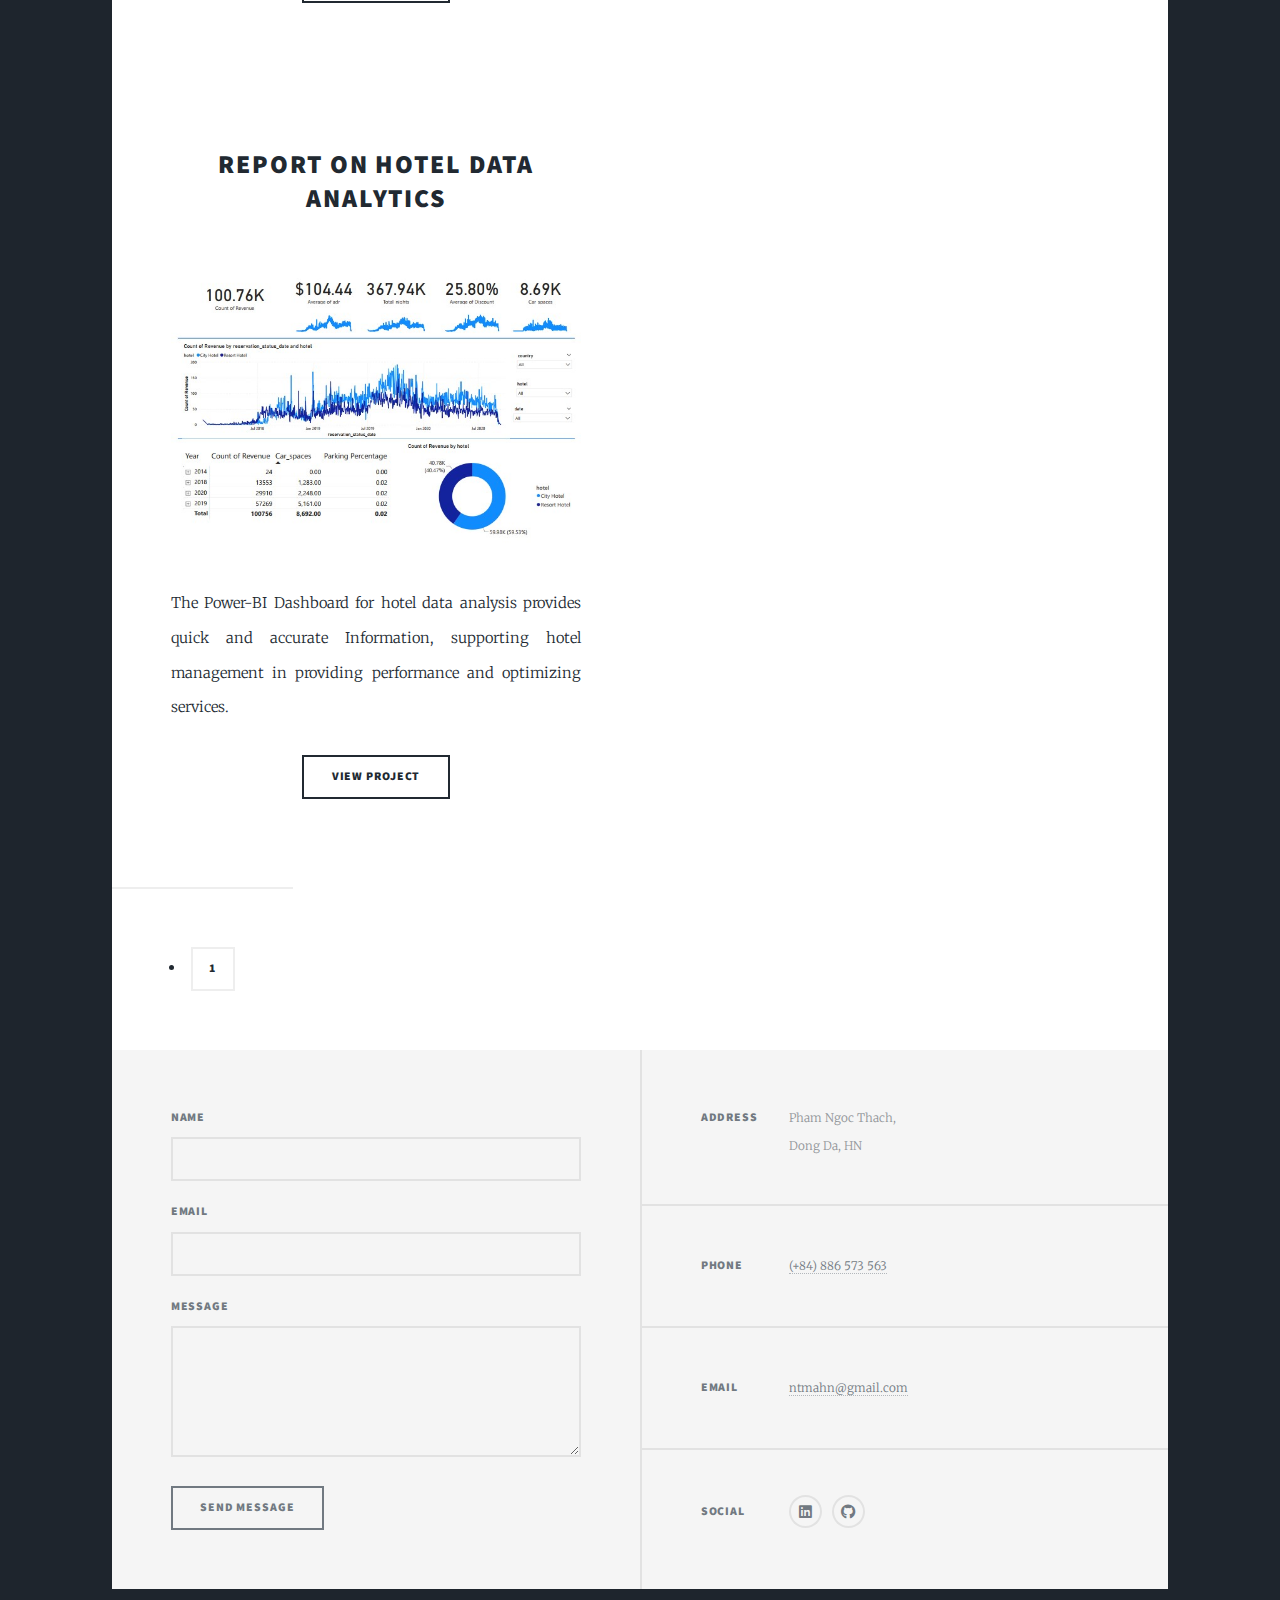
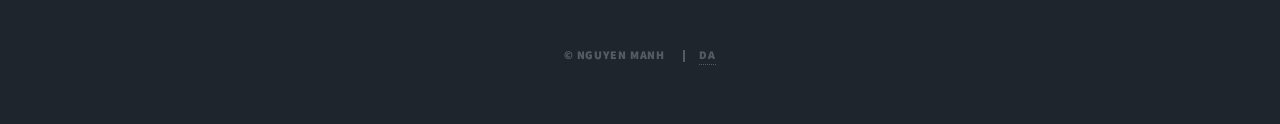
==== commit 2ed27dc8: "pbi hotel" ====
--- a/index.html
+++ b/index.html
@@ -75,12 +75,12 @@
 					<div class="post" data-category="pbi">
 						<article>
 							<header>
-								<h2><a href="https://github.com/ntmahn/Power-BI">Maven Market<br /> Report</a></h2>
-							</header>
-							<a href="https://github.com/ntmahn/Power-BI" class="image fit"><img src="images/maven market.png" alt="" /></a>
+								<h2><a href="https://github.com/ntmahn/Power-BI/tree/main/Maven_Market's%20Report">Maven Market<br /> Report</a></h2>
+							</header>
+							<a href="https://github.com/ntmahn/Power-BI/tree/main/Maven_Market's%20Report" class="image fit"><img src="images/maven market.png" alt="" /></a>
 							<p>This holds my Power Bi dashboard about Maven Market - A multinational company with convenience stores in Canada, Mexico, and the United States.</p>
 							<ul class="actions special">
-								<li><a href="https://github.com/ntmahn/Power-BI" class="button">View Project</a></li>
+								<li><a href="https://github.com/ntmahn/Power-BI/tree/main/Maven_Market's%20Report" class="button">View Project</a></li>
 							</ul>
 						</article>
 					</div>
@@ -144,6 +144,37 @@
 							</ul>
 						</article>
 					</div>
+					<div class="post" data-category="pbi">
+						<article>
+							<header>
+								<h2><a href="https://github.com/ntmahn/Power-BI/tree/main/Hotel_Data_Analyst">
+									Report on Hotel Data Analytics </a></h2>
+							</header>
+							<a href="https://github.com/ntmahn/Power-BI/tree/main/Hotel_Data_Analyst" class="image fit"><img src="images/hotel dashboard.jfif" alt="" /></a>
+							<p>The Power-BI Dashboard for hotel data analysis provides quick 
+								and accurate Information, supporting hotel management in providing 
+								performance and optimizing services.
+							</p>
+							<ul class="actions special">
+								<li><a href="https://github.com/ntmahn/Power-BI/tree/main/Hotel_Data_Analyst" class="button">View Project</a></li>
+							</ul>
+						</article>
+					</div>
+					<!-- <div class="post" data-category="pbi">
+						<article>
+							<header>
+								<h2><a href="#">....<br /> .....</a></h2>
+							</header>
+							<a href=" # " class="image fit"><img src="#" alt="" /></a>
+							<p>Using Python to collect the data, explore the data, 
+								clean the data and analyze the cleaned data with the aim 
+								to recommend an app genre that shows potential for being profitable 
+								on both the App Store and Google Play.</p>
+							<ul class="actions special">
+								<li><a href="#" class="button">View Project</a></li>
+							</ul>
+						</article>
+					</div> -->
 				</section>
 
 				<!-- Pagination -->
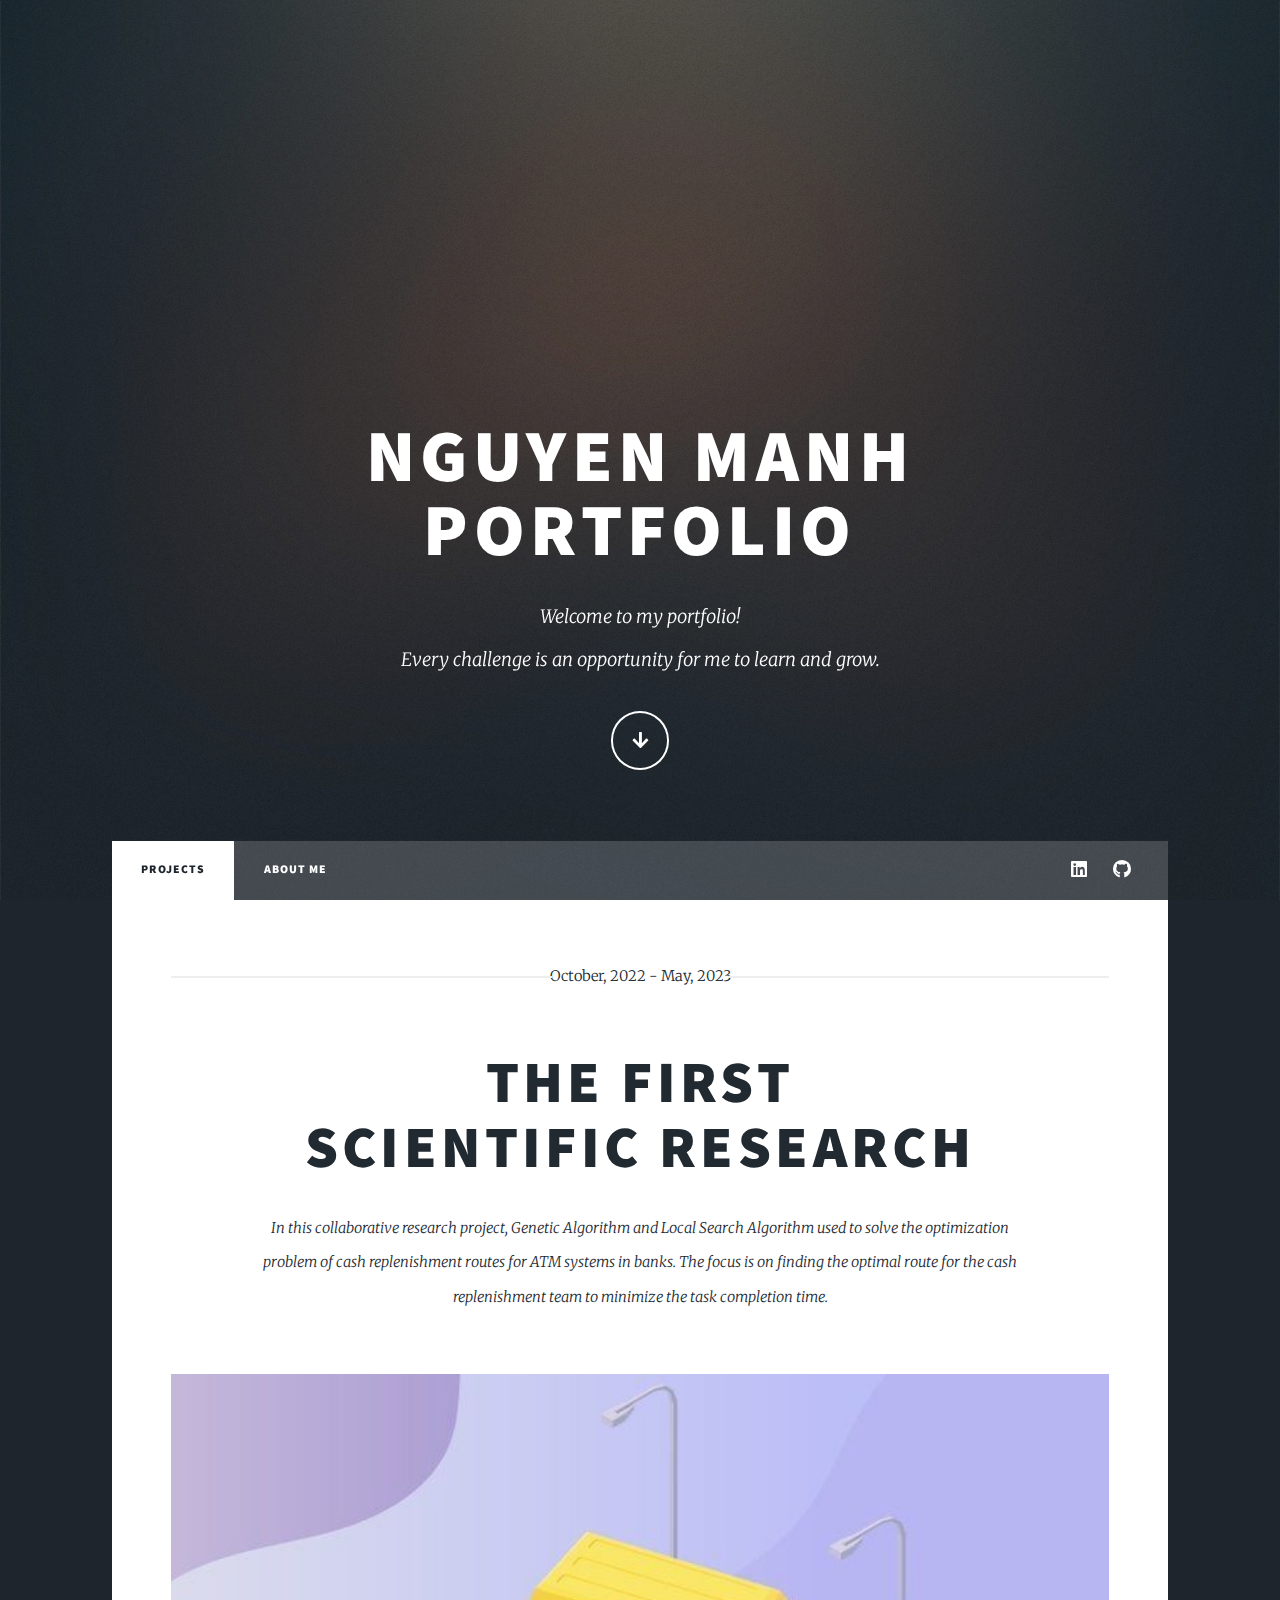
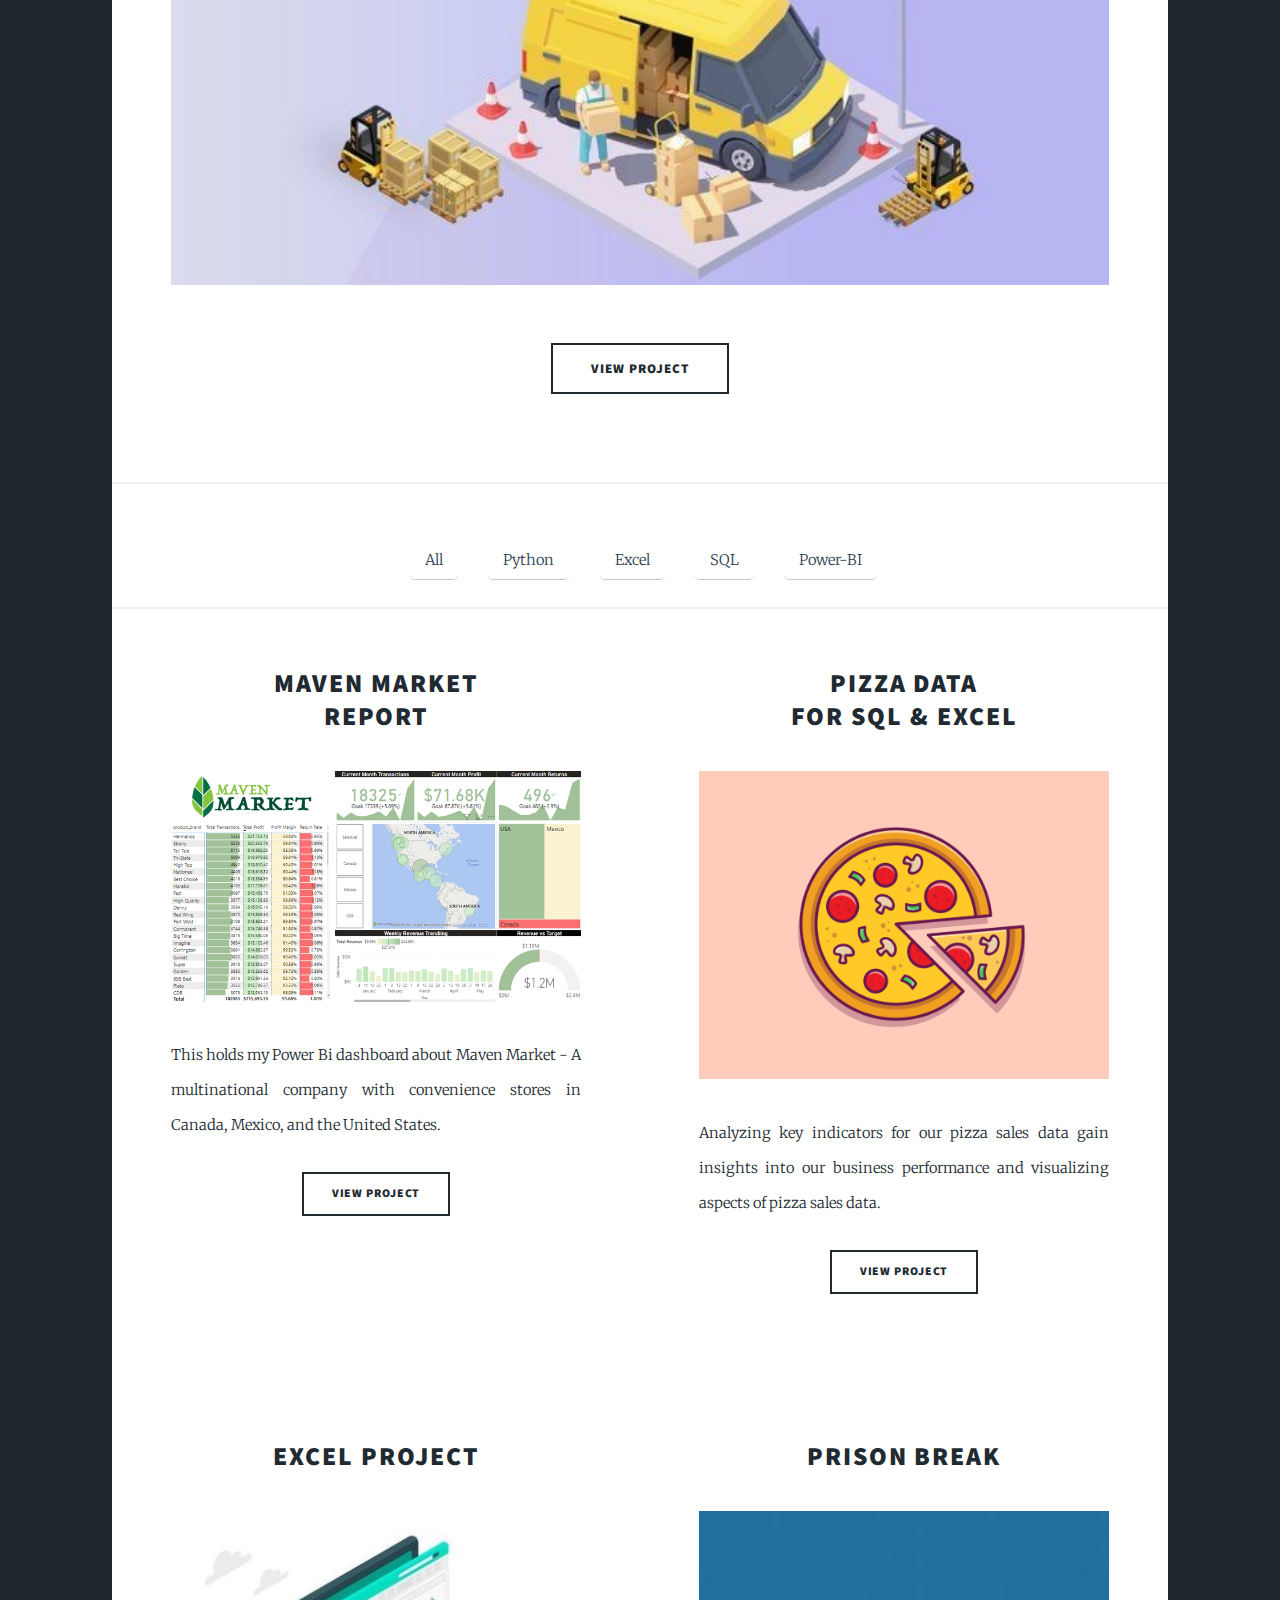
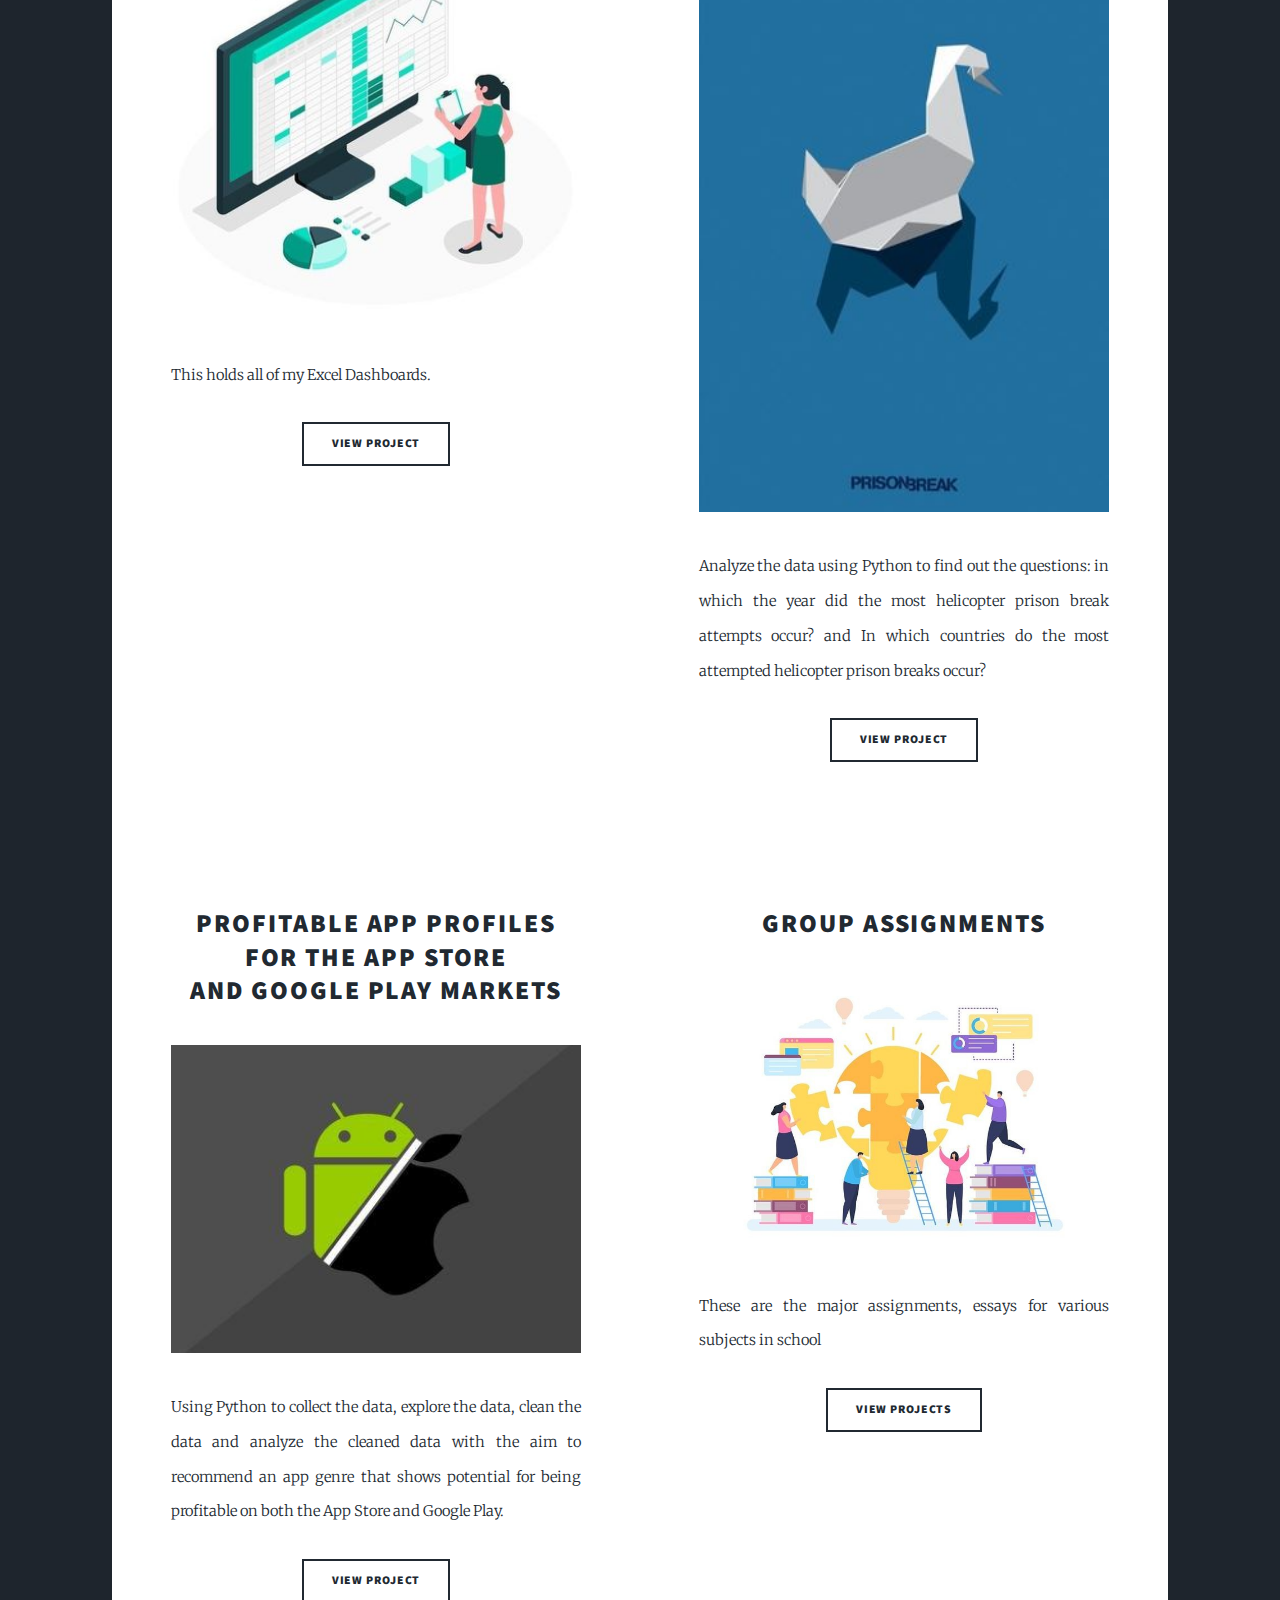
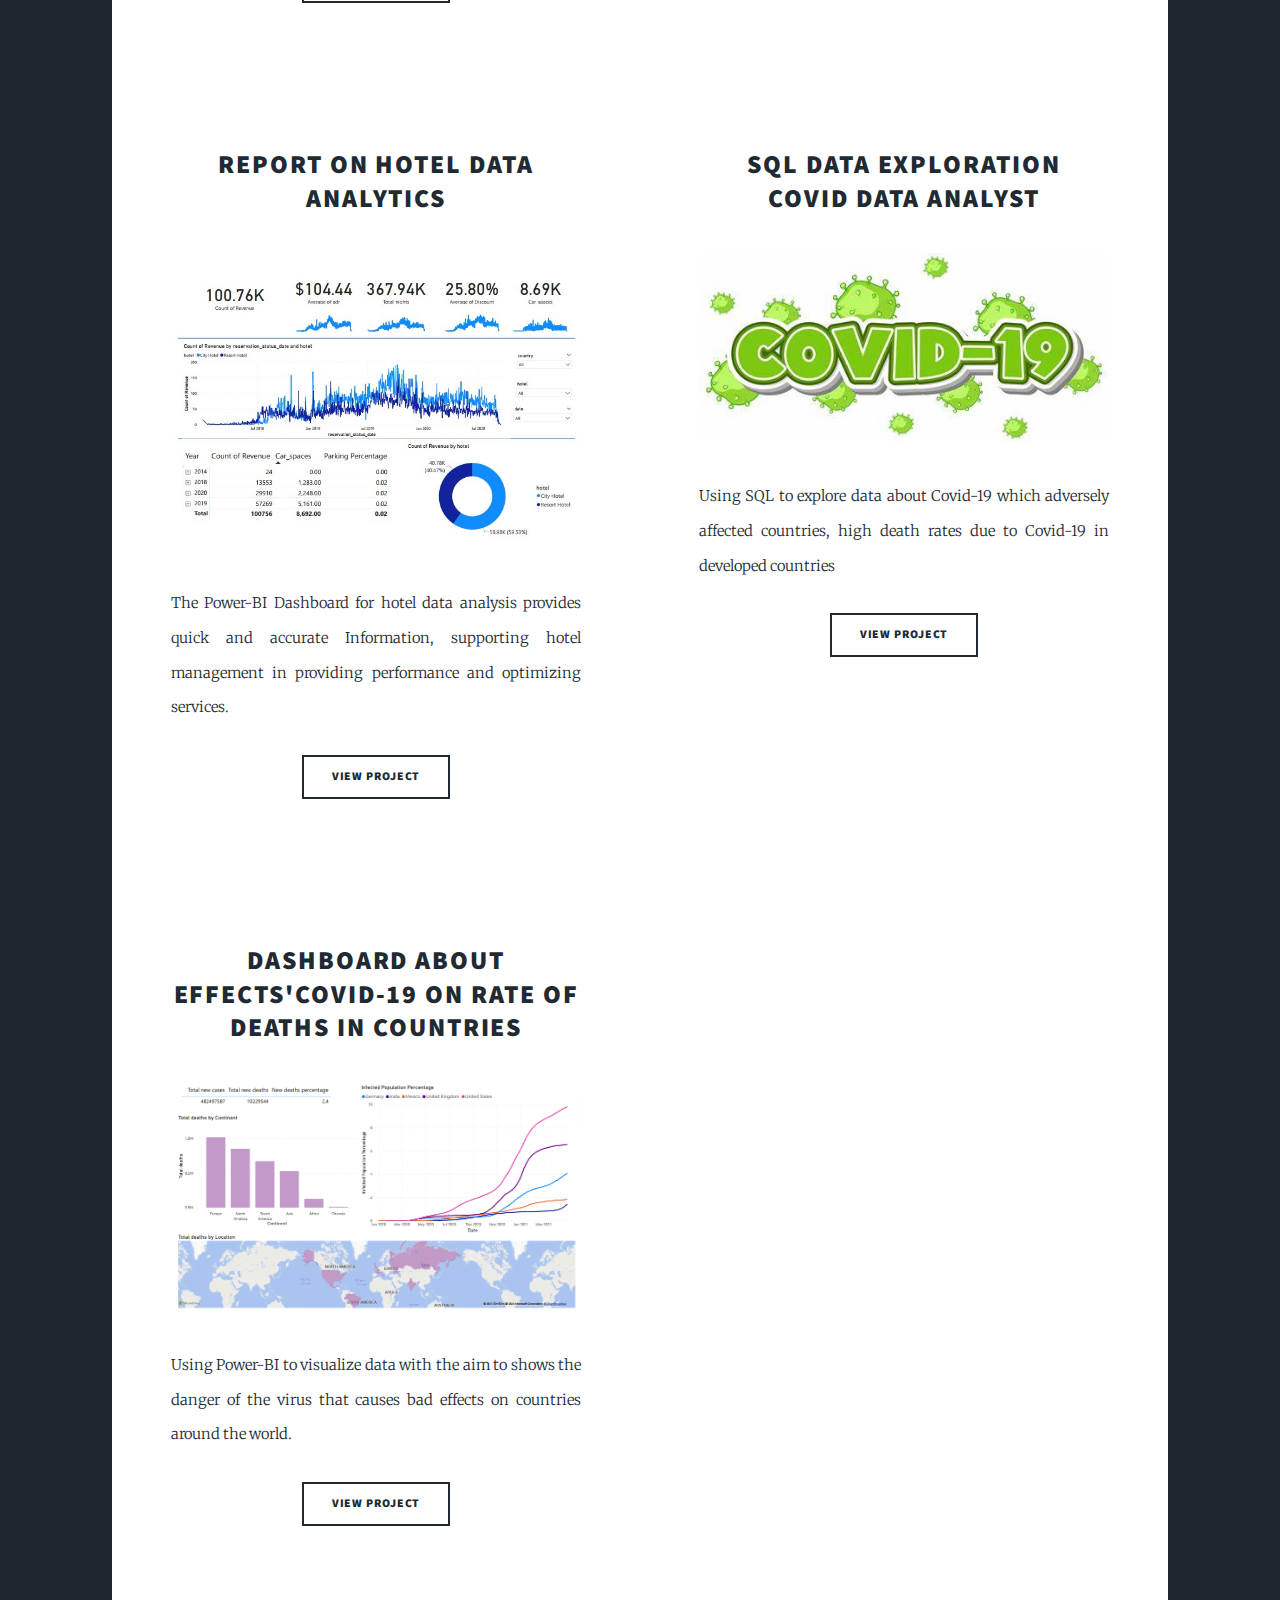
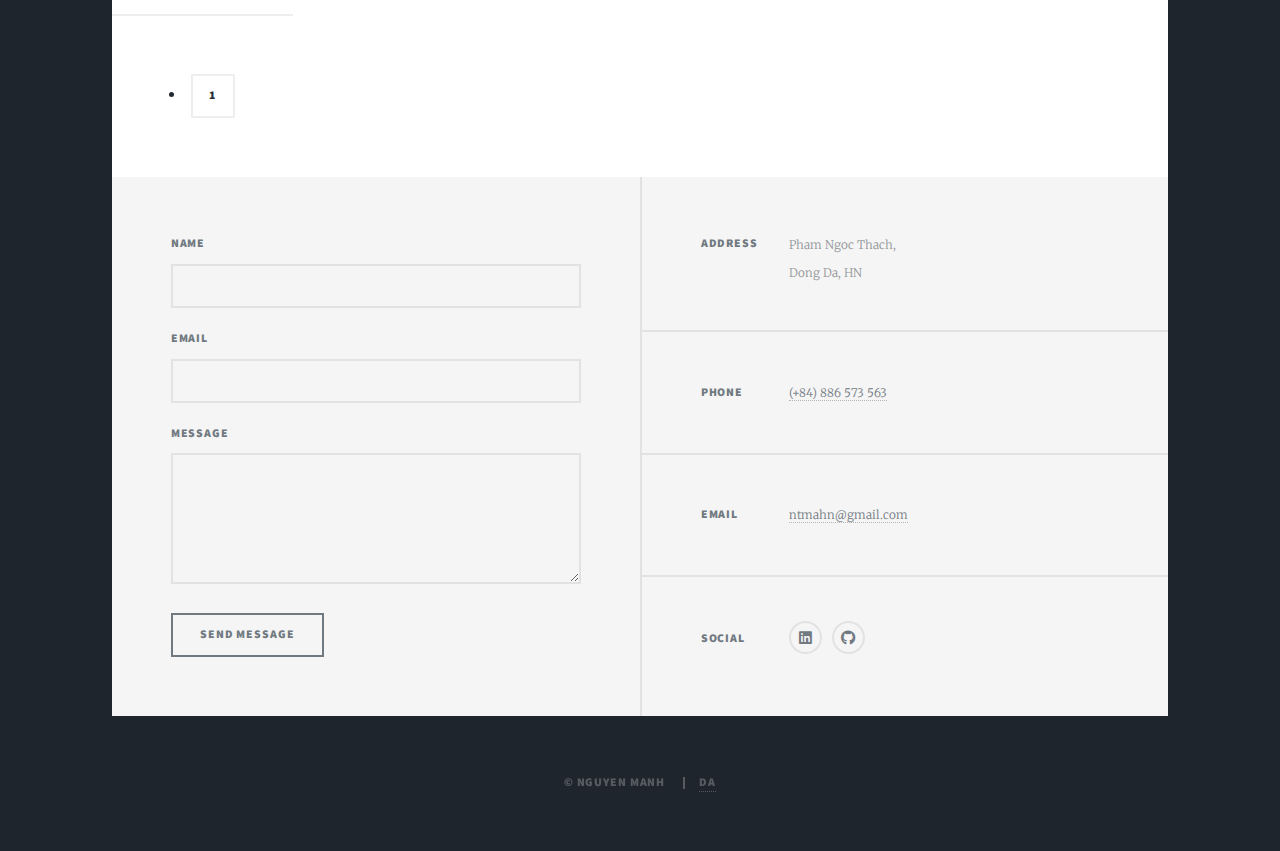
==== commit 8a6c11a4: "pbi" ====
--- a/index.html
+++ b/index.html
@@ -157,6 +157,34 @@
 							</p>
 							<ul class="actions special">
 								<li><a href="https://github.com/ntmahn/Power-BI/tree/main/Hotel_Data_Analyst" class="button">View Project</a></li>
+							</ul>
+						</article>
+					</div>
+					<div class="post" data-category="sql">
+						<article>
+							<header>
+								<h2><a href="https://github.com/ntmahn/SQL-Excel/tree/main/Covid_data_analyst"> SQL Data Exploration <br /> 
+										Covid Data Analyst</a></h2>
+							</header>
+							<a href=" https://github.com/ntmahn/SQL-Excel/tree/main/Covid_data_analyst" class="image fit"><img src="images\covid1.jfif" alt="" /></a>
+							<p>Using SQL to explore data about Covid-19 which adversely affected countries, 
+								high death rates due to Covid-19 in developed countries </p>
+							<ul class="actions special">
+								<li><a href="https://github.com/ntmahn/SQL-Excel/tree/main/Covid_data_analyst" class="button">View Project</a></li>
+							</ul>
+						</article>
+					</div> 
+					<div class="post" data-category="pbi">
+						<article>
+							<header>
+								<h2><a href="https://github.com/ntmahn/Power-BI/tree/main/Covid_Analyst"> Dashboard about effects'Covid-19 on rate of deaths in countries</a></h2>
+							</header>
+							<a href="https://github.com/ntmahn/Power-BI/tree/main/Covid_Analyst" class="image fit"><img src="images\covid_dashboard.png" alt="" /></a>
+							<p>Using Power-BI to visualize data with the aim 
+								to shows the danger of the virus 
+								that causes bad effects on countries around the world.</p>
+							<ul class="actions special">
+								<li><a href="https://github.com/ntmahn/Power-BI/tree/main/Covid_Analyst" class="button">View Project</a></li>
 							</ul>
 						</article>
 					</div>
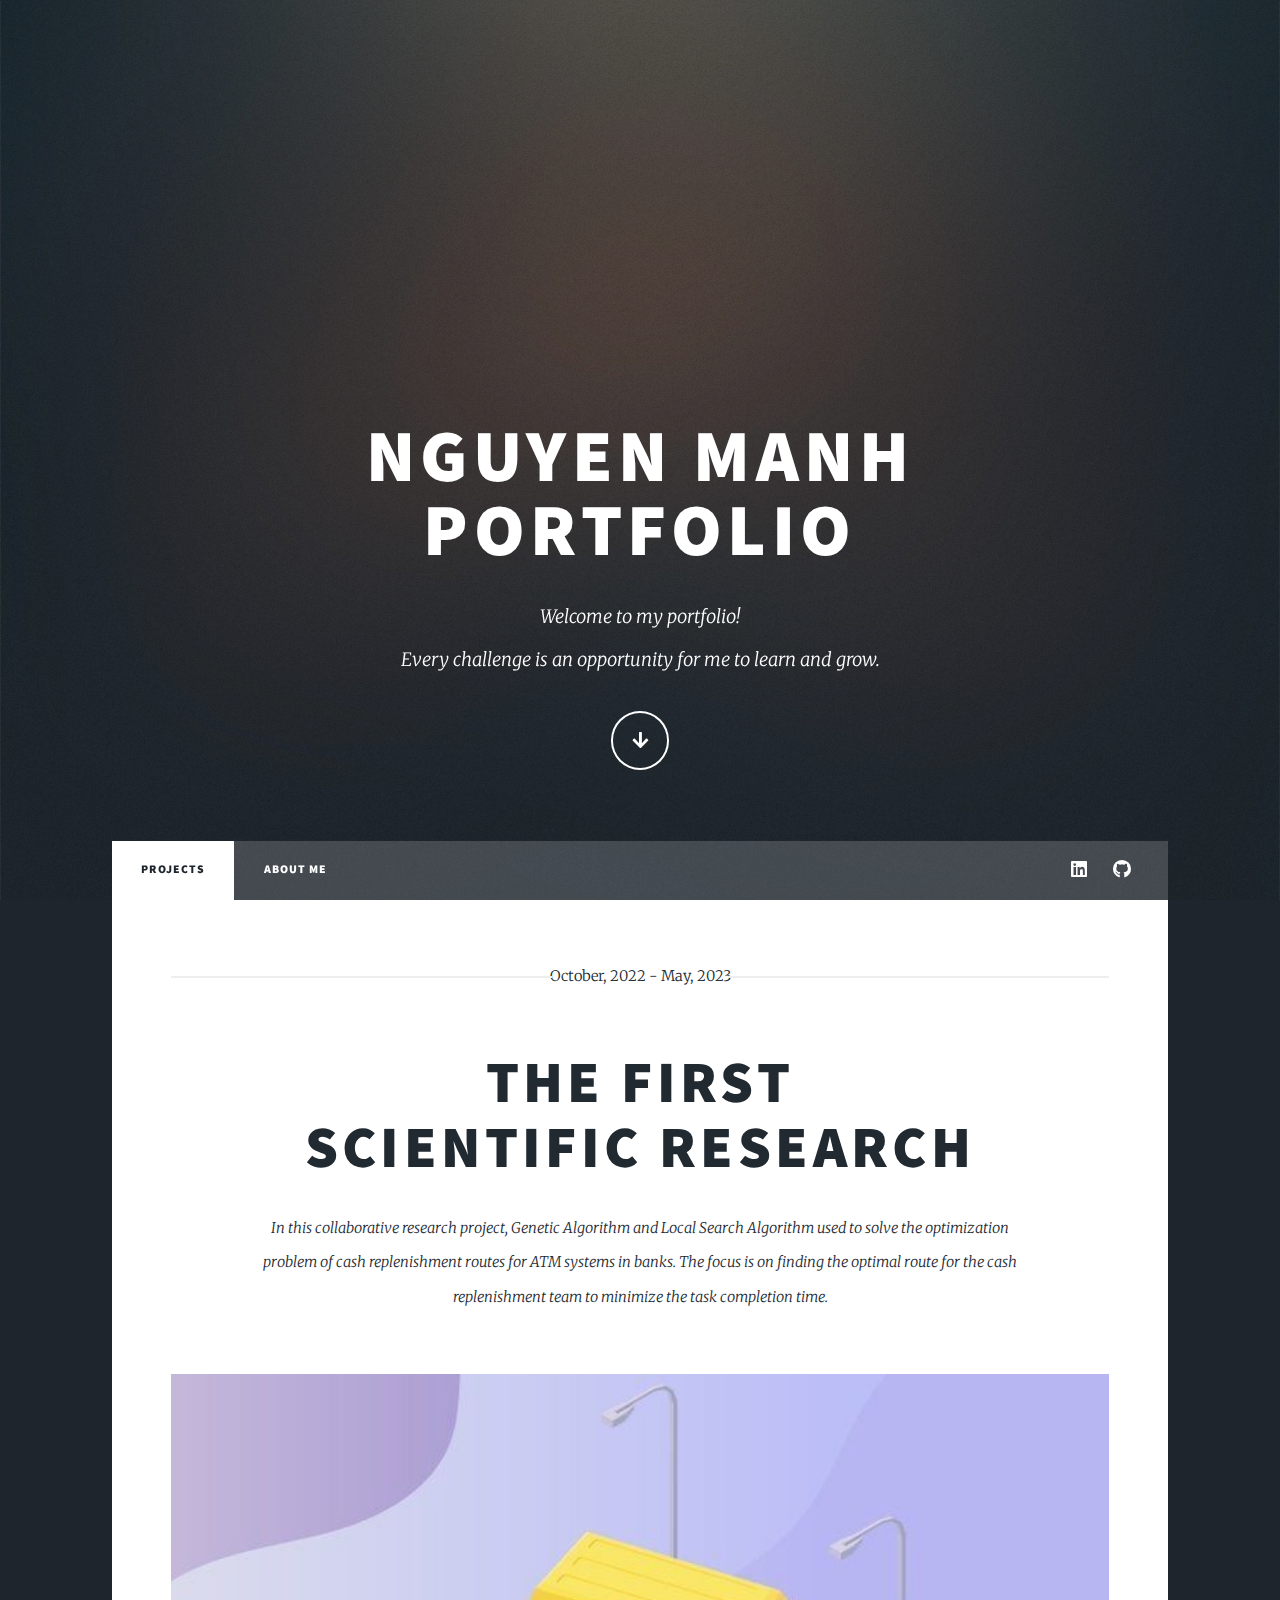
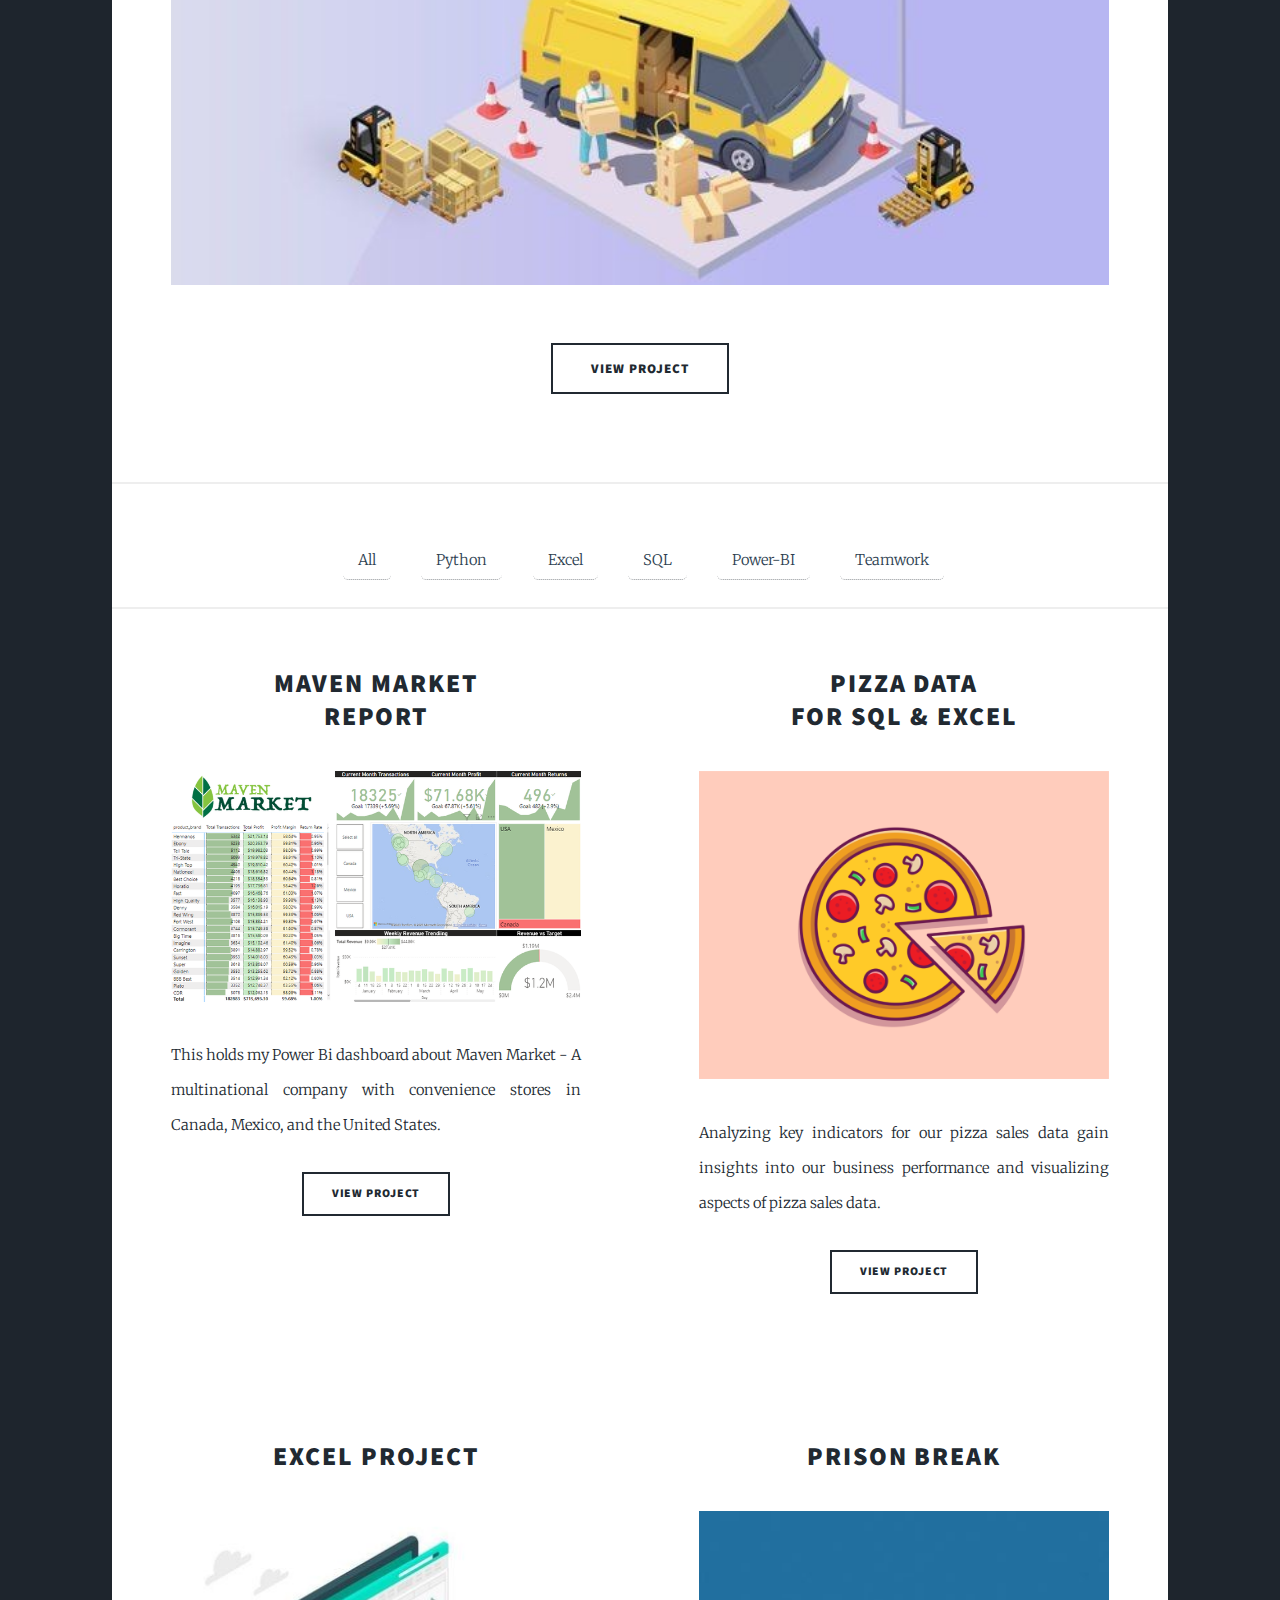
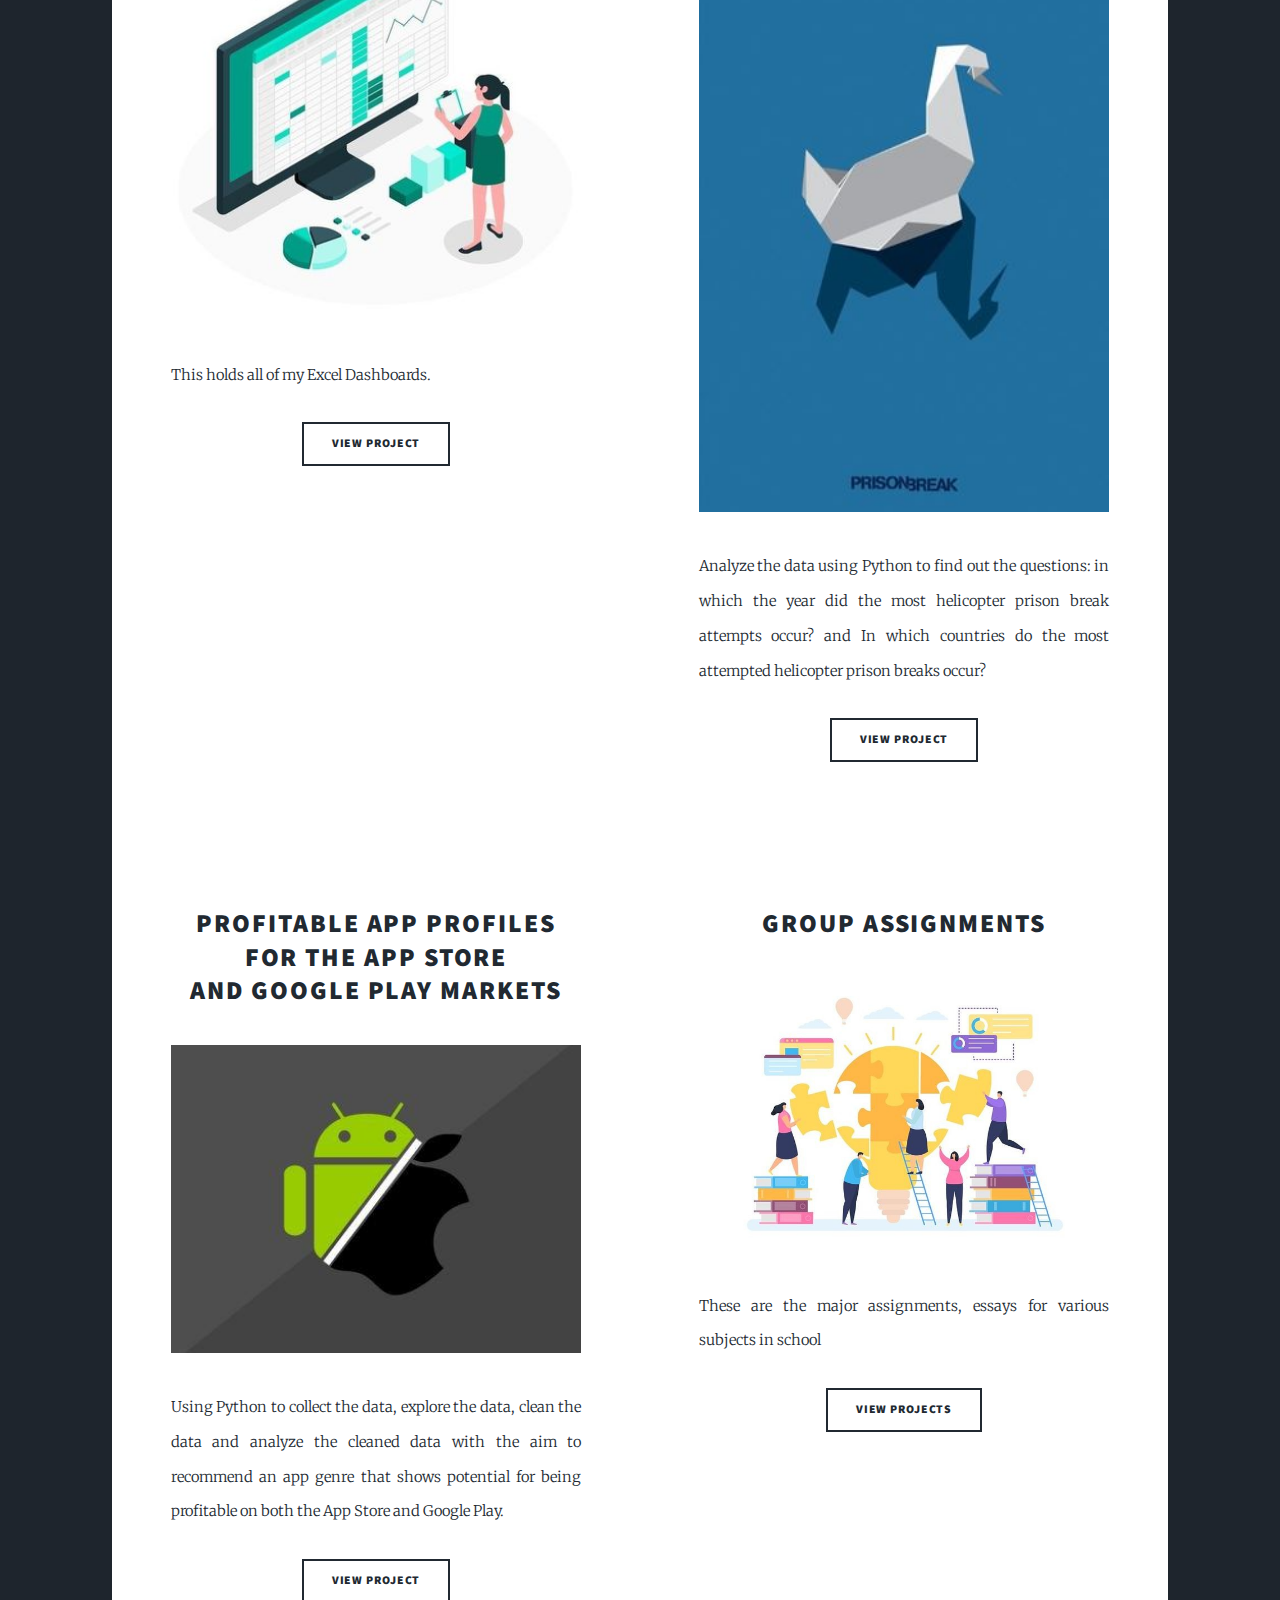
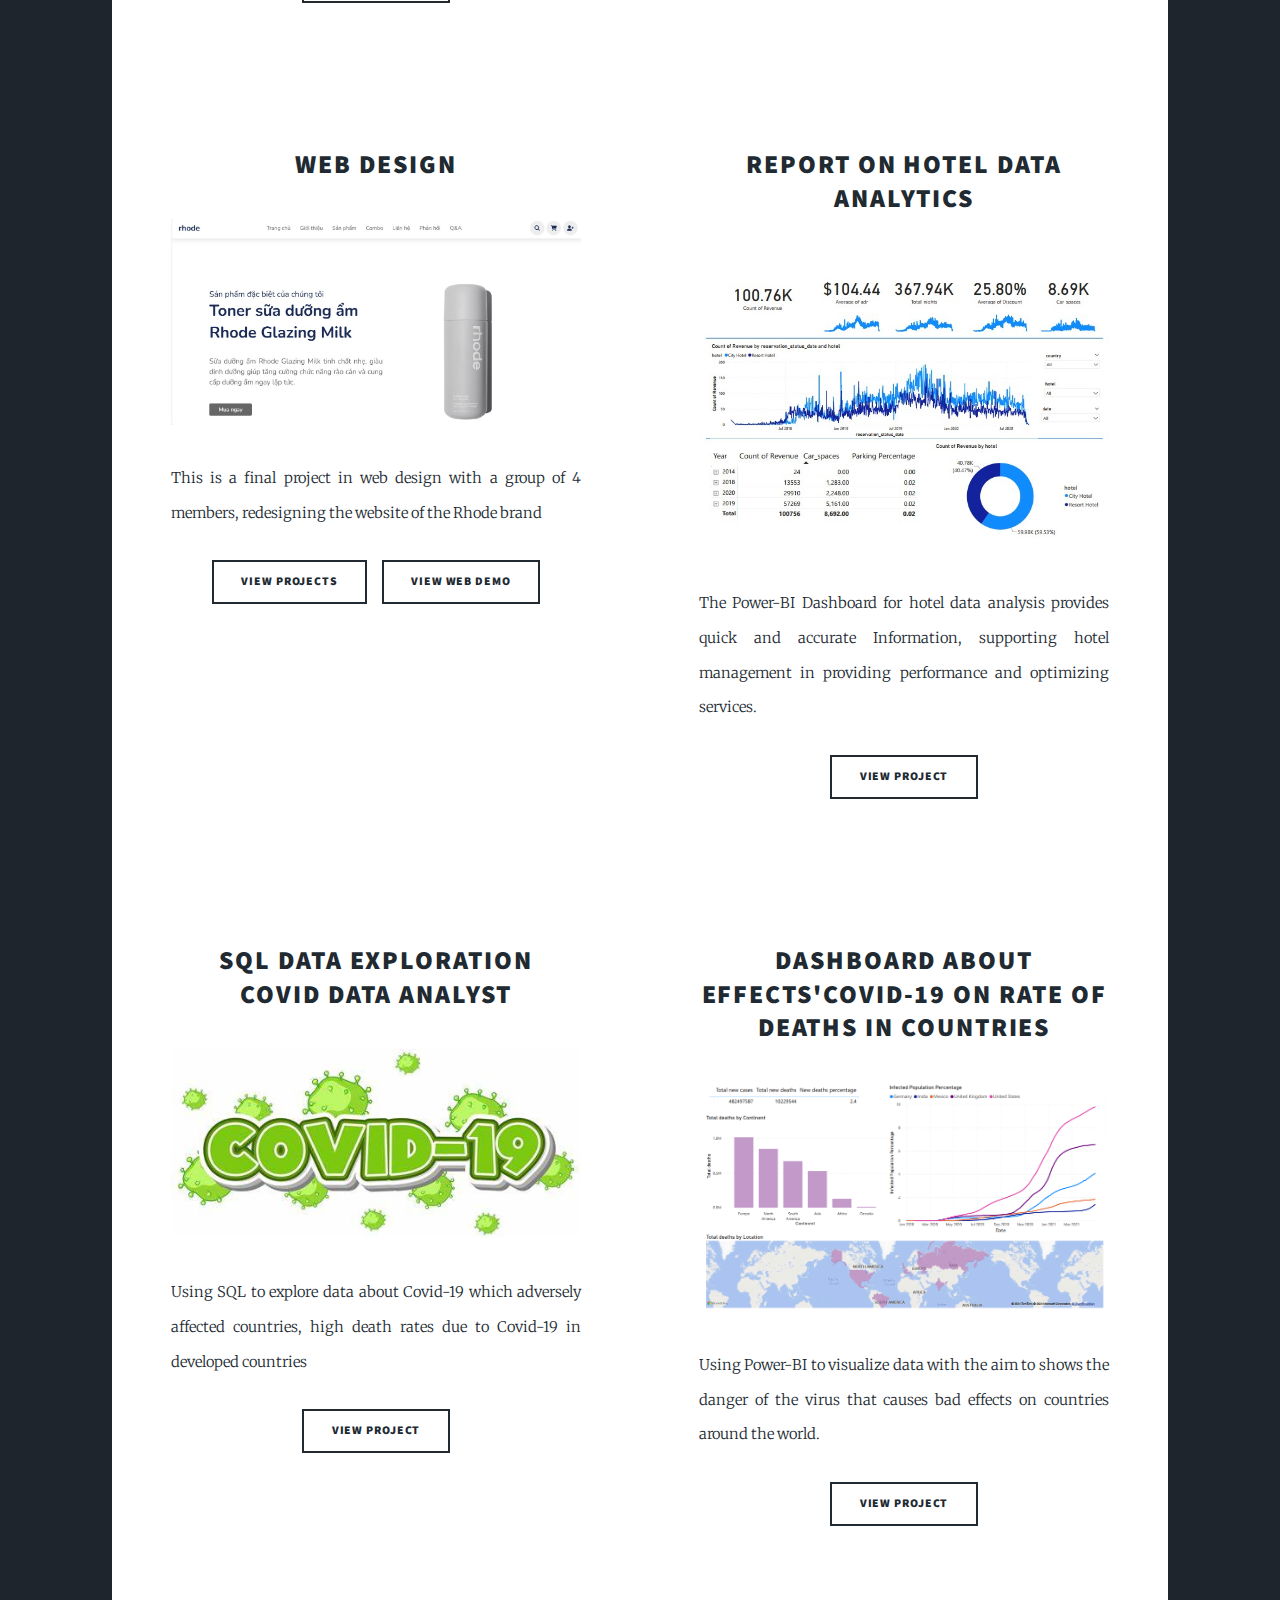
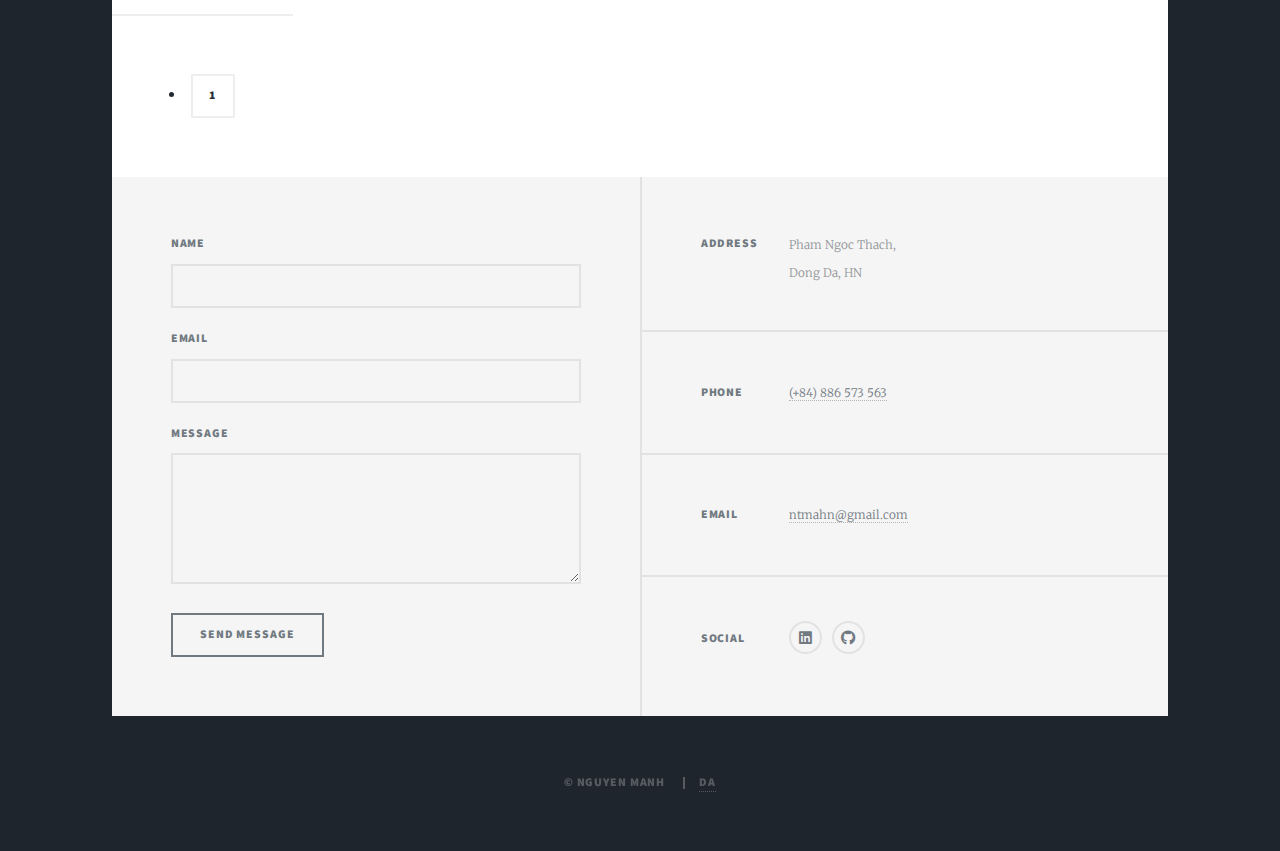
==== commit 30c51fcc: "update" ====
--- a/index.html
+++ b/index.html
@@ -67,6 +67,8 @@
 						<li><a href="#" onclick="filterPosts('excel')">Excel</a></li>
 						<li><a href="#" onclick="filterPosts('sql')">SQL</a></li>
 						<li><a href="#" onclick="filterPosts('pbi')">Power-BI</a></li>
+						<li><a href="#" onclick="filterPosts('group')">Teamwork</a></li>
+						
 					</ul>
 				</div>
 
@@ -141,6 +143,20 @@
 							<p>These are the major assignments, essays for various subjects in school</p>
 							<ul class="actions special">
 								<li><a href="https://github.com/ntmahn/BTL" class="button">View Projects</a></li>
+							</ul>
+						</article>
+					</div>
+					<div class="post" data-category="group">
+						<article>
+							<header>
+								<h2><a href="https://github.com/ntmahn/Thiet_ke_Web">Web Design</a></h2>
+							</header>
+							<a href="https://github.com/ntmahn/Thiet_ke_Web" class="image fit"><img src="images/thietkeweb.jpg" alt="" /></a>
+							<p>This is a final project in web design with a group of 4 members, 
+								redesigning the website of the Rhode brand</p>
+							<ul class="actions special">
+								<li><a href="https://github.com/ntmahn/Thiet_ke_Web" class="button">View Projects</a></li>
+								<li><a href="https://ntmahn.github.io/Thiet_ke_Web/" class="button">View Web Demo</a></li>
 							</ul>
 						</article>
 					</div>
@@ -276,7 +292,7 @@
 		<script src="assets/js/main.js"></script>
 
 		<script>
-			const postsPerPage = 10;
+			const postsPerPage = 11;
 			let currentPage = 1;
 
 			function paginatePosts() {
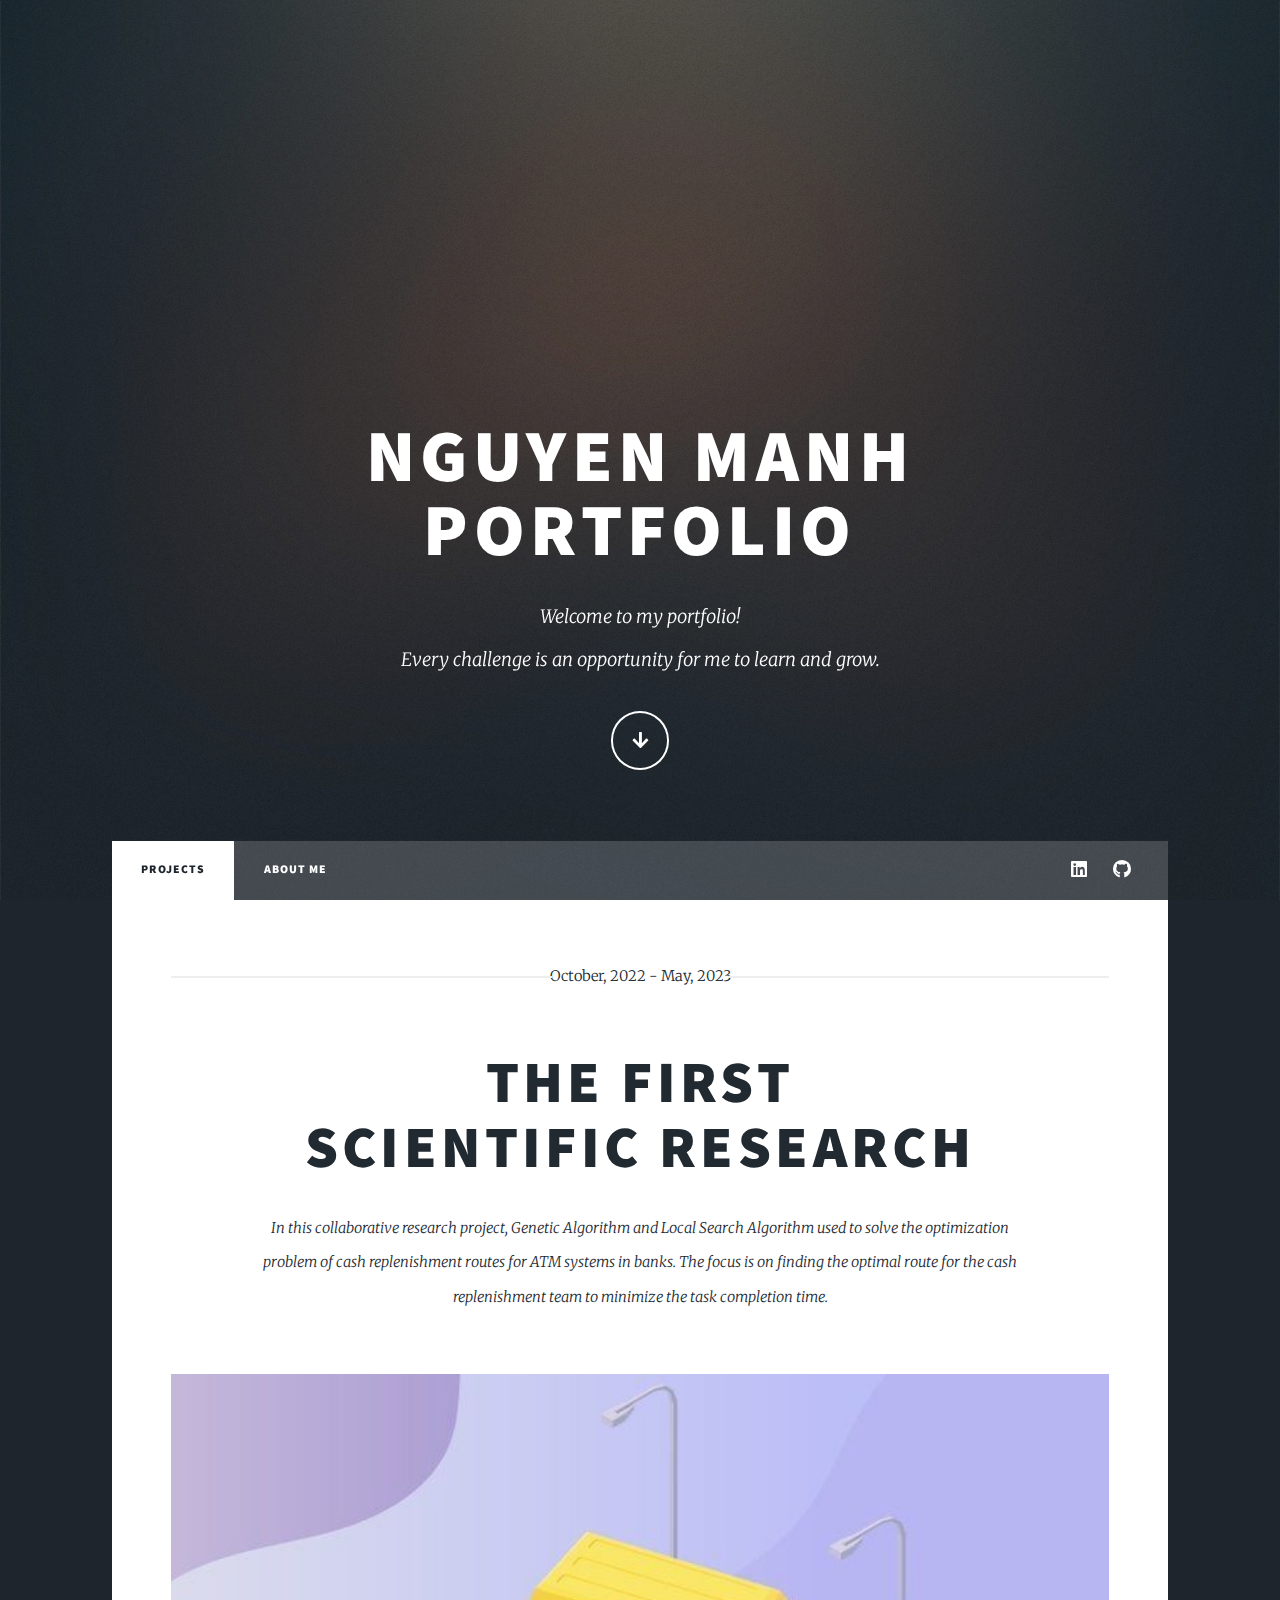
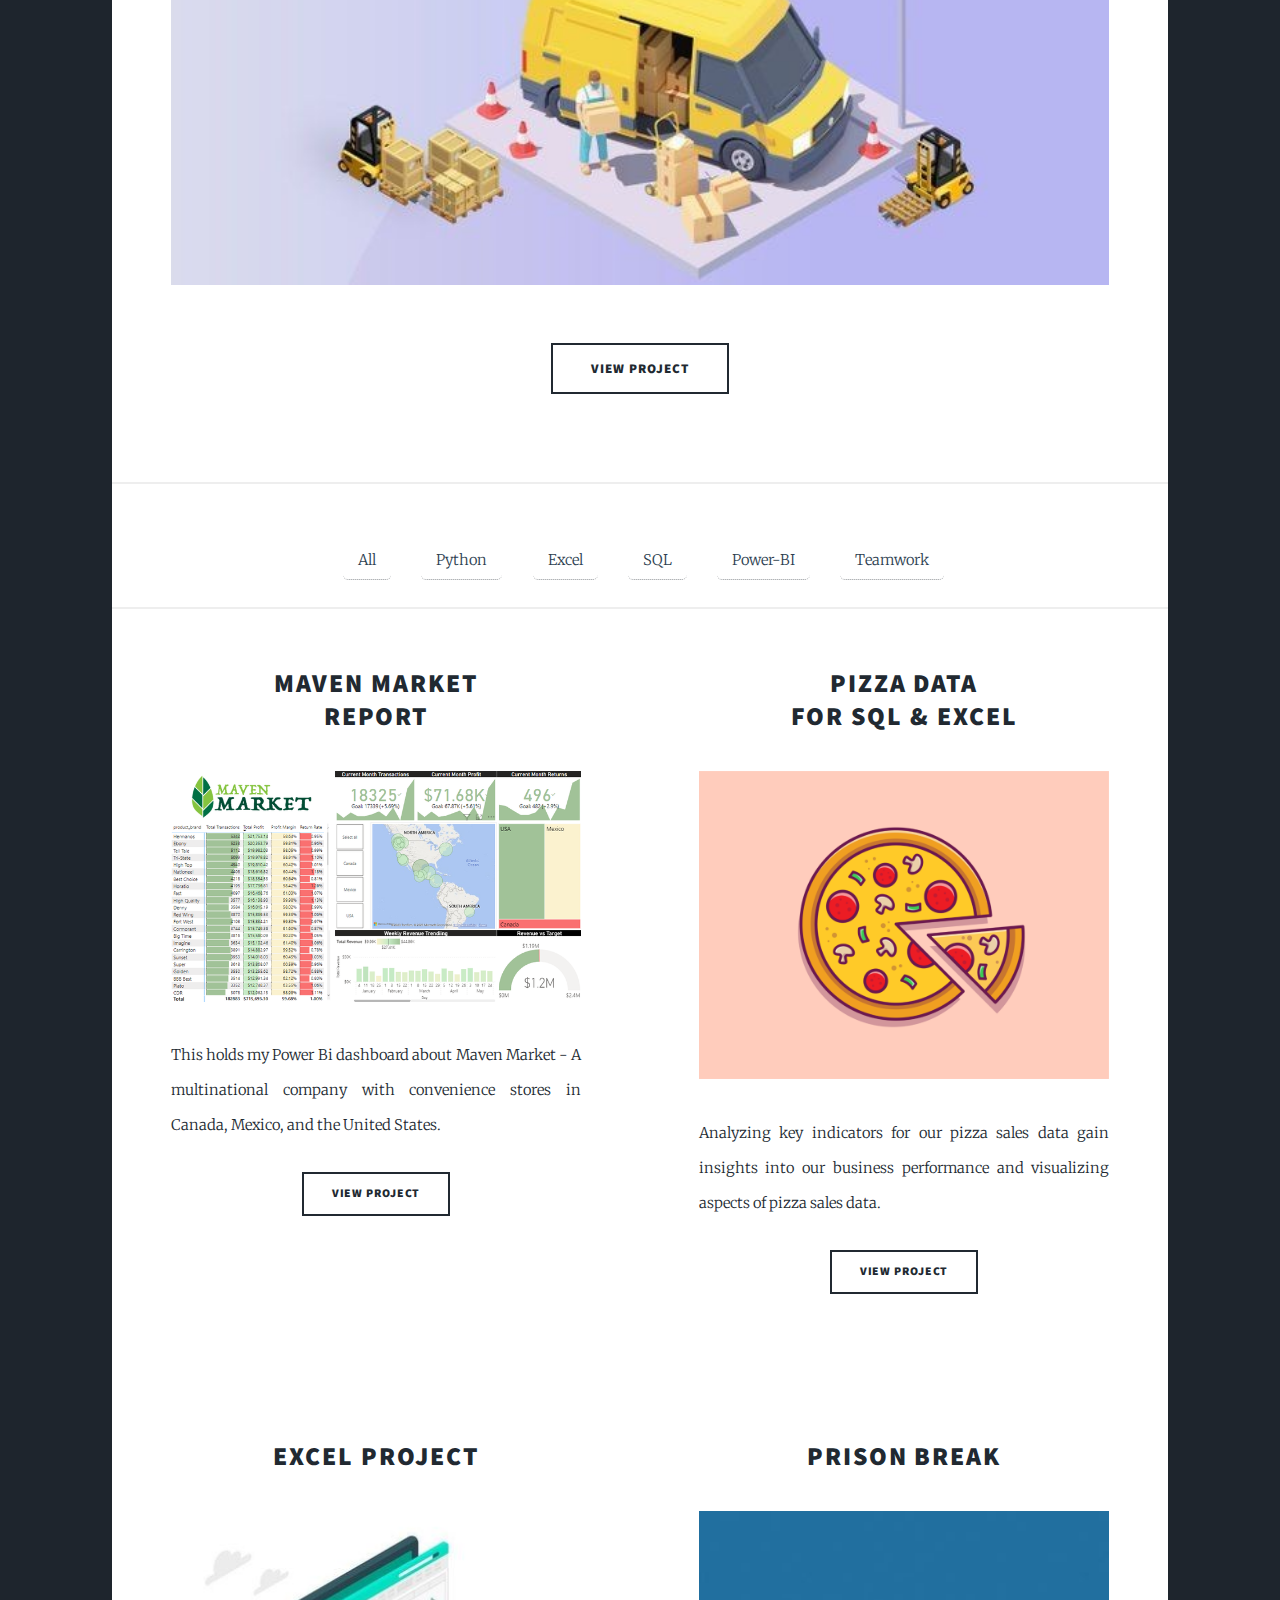
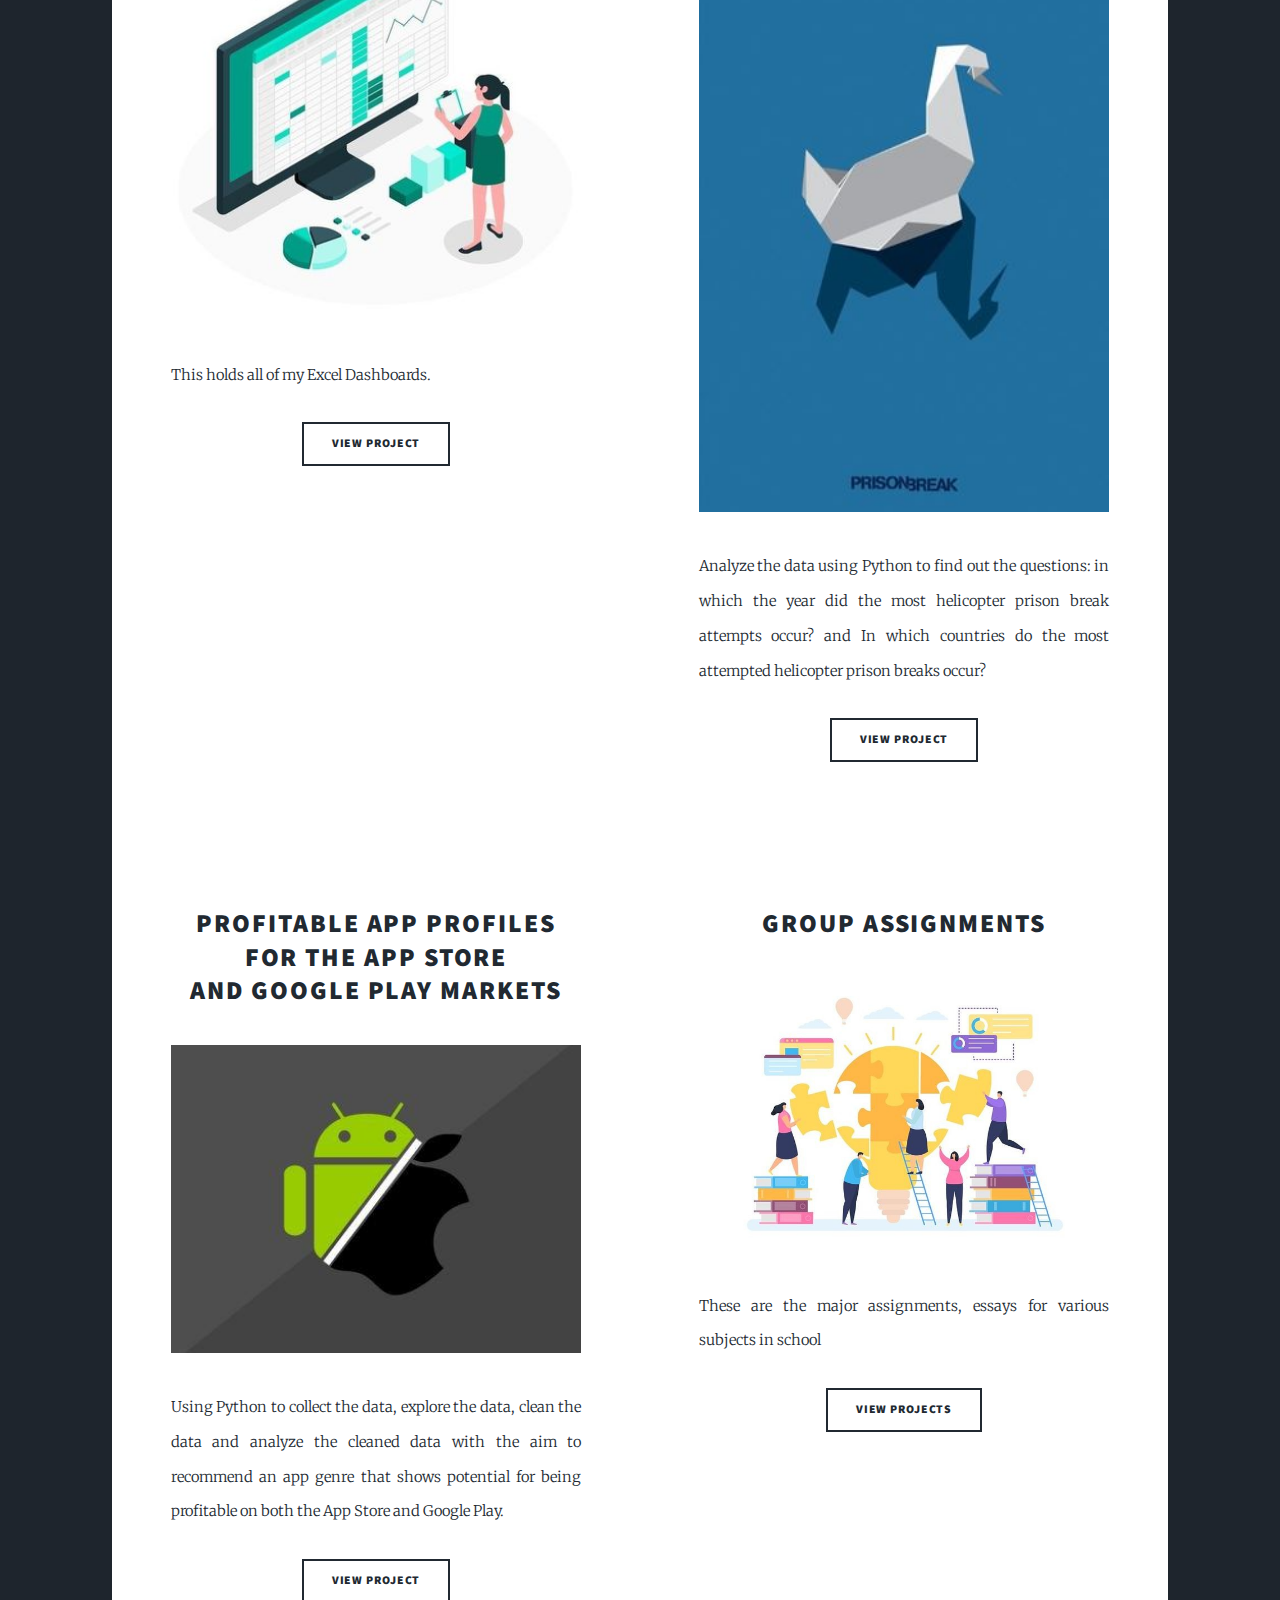
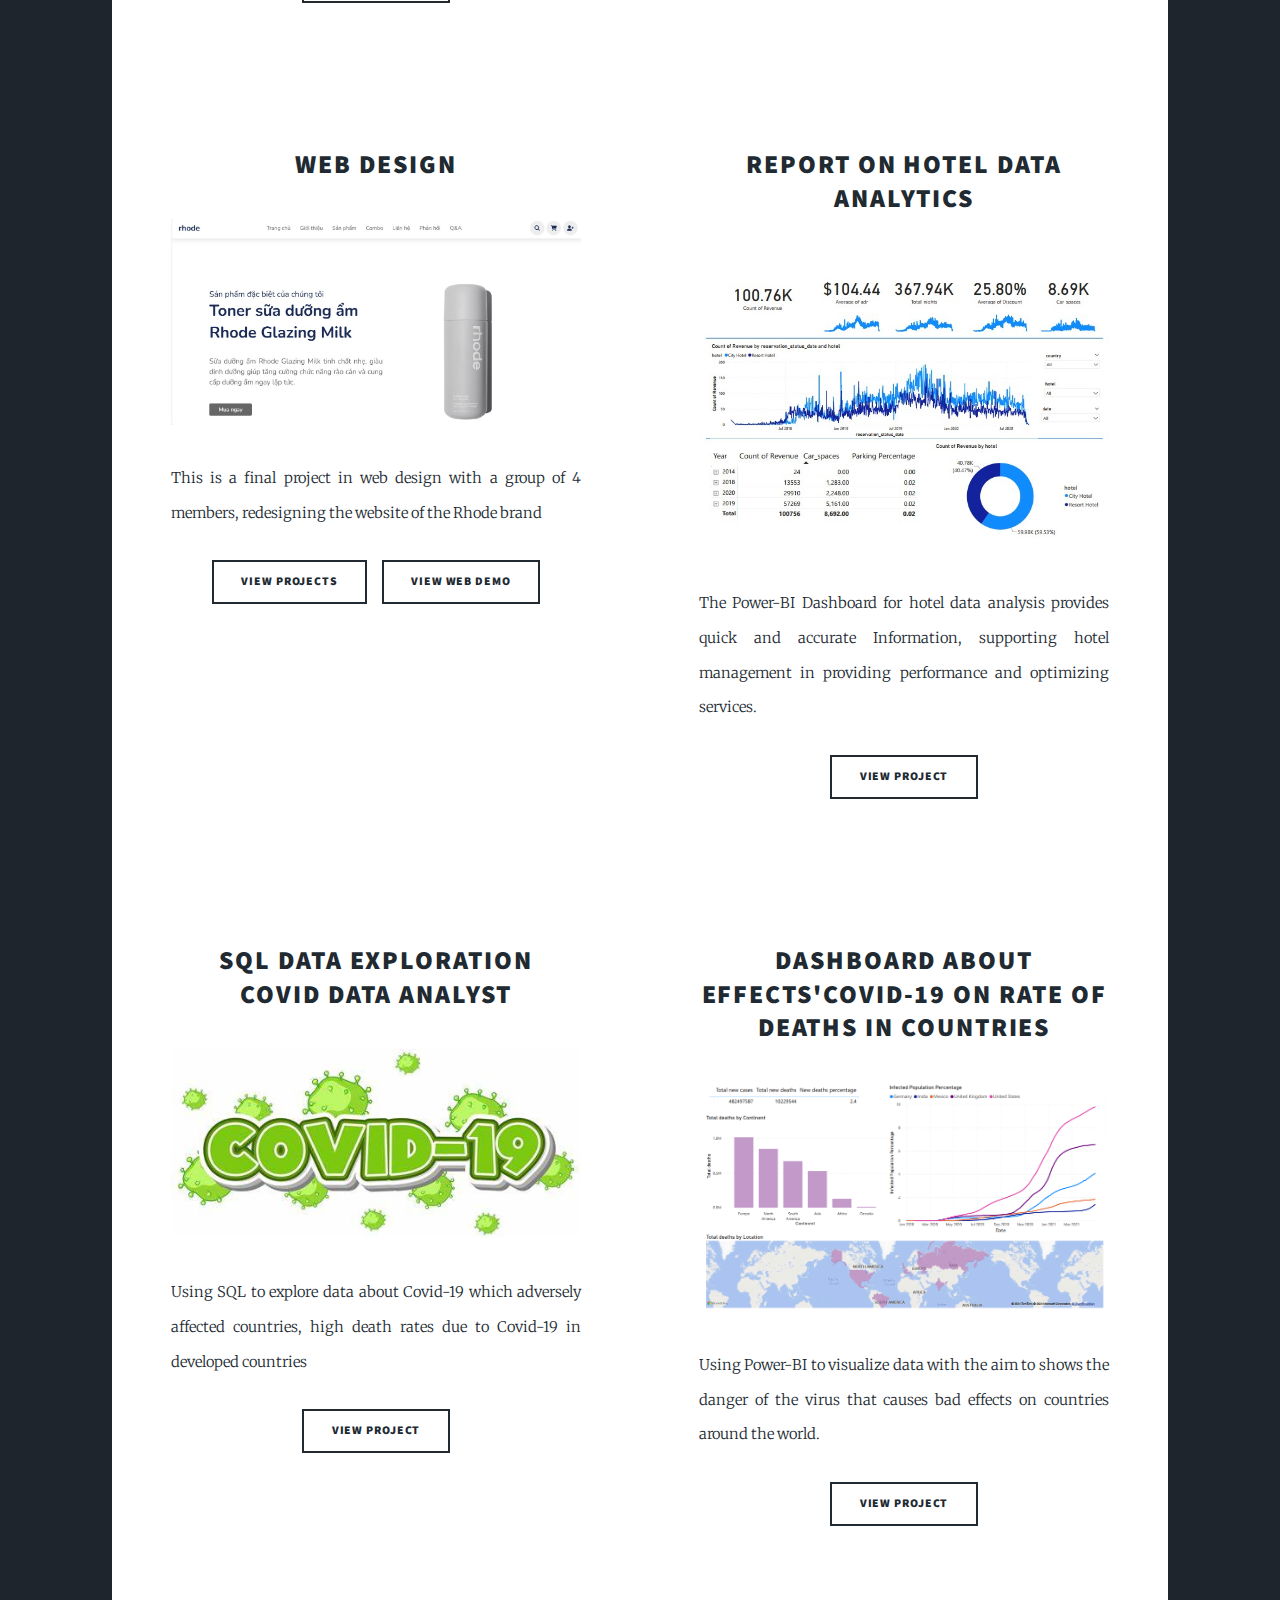
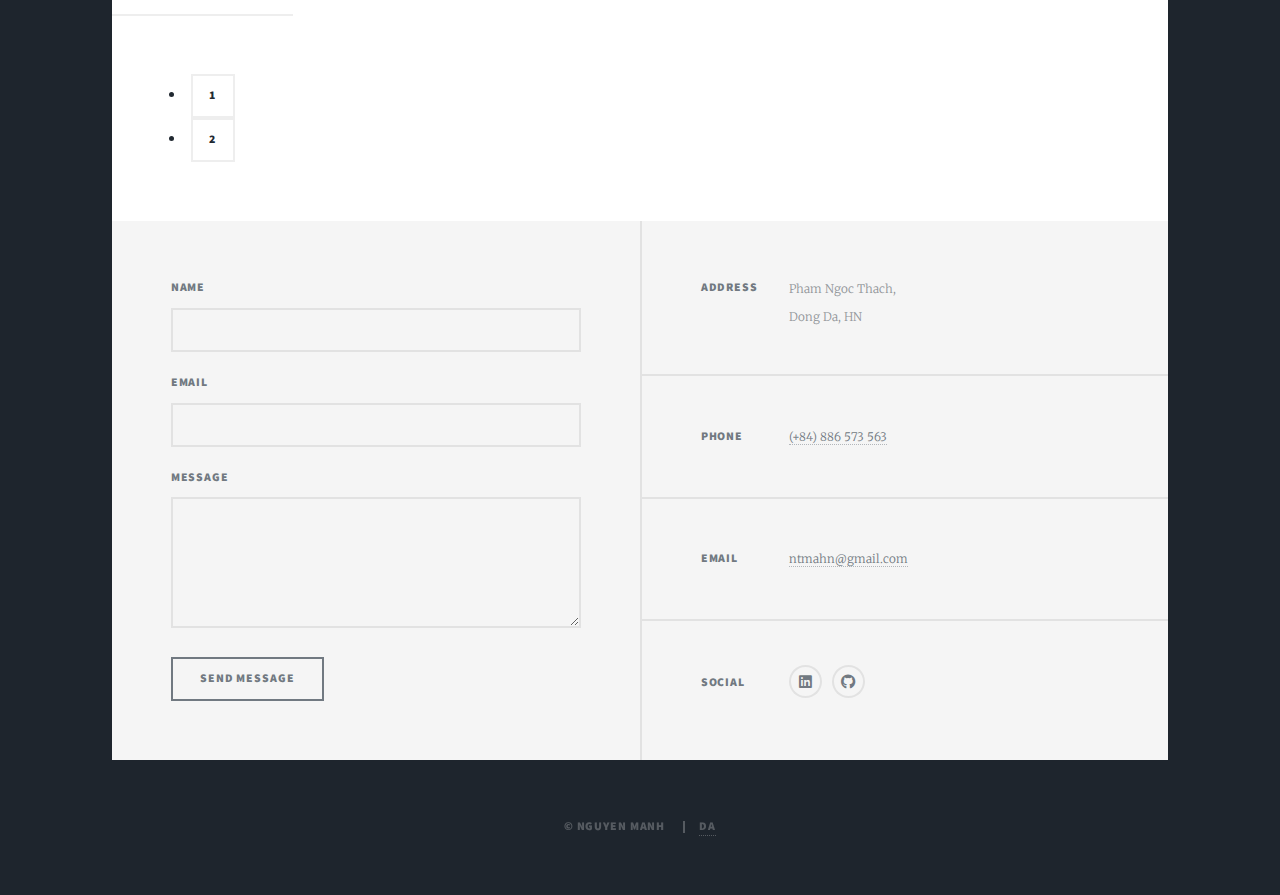
==== commit b4bff241: "thêm du an" ====
--- a/index.html
+++ b/index.html
@@ -201,6 +201,24 @@
 								that causes bad effects on countries around the world.</p>
 							<ul class="actions special">
 								<li><a href="https://github.com/ntmahn/Power-BI/tree/main/Covid_Analyst" class="button">View Project</a></li>
+							</ul>
+						</article>
+					</div>
+					<div class="post" data-category="group">
+						<article>
+							<header>
+								<h2><a href="https://github.com/ntmahn/He_thong_thong_tin_quan_ly">Subject: Management Information Systems<br />
+									Learn about the operation process of winmart supermarket</a></h2>
+							</header>
+							<a href=" https://github.com/ntmahn/He_thong_thong_tin_quan_ly " class="image fit"><img src="images/htttql.jpg" alt="" /></a>
+							<p>This project will focus on exploring and analyzing the operational processes of Winmart Supermarket. 
+								The objective is to gain a better understanding of how Winmart utilizes management information systems 
+								to handle daily business activities, from inventory management 
+								and product quality control to customer service.<br />
+
+							</p>
+							<ul class="actions special">
+								<li><a href="https://github.com/ntmahn/He_thong_thong_tin_quan_ly" class="button">View Project</a></li>
 							</ul>
 						</article>
 					</div>
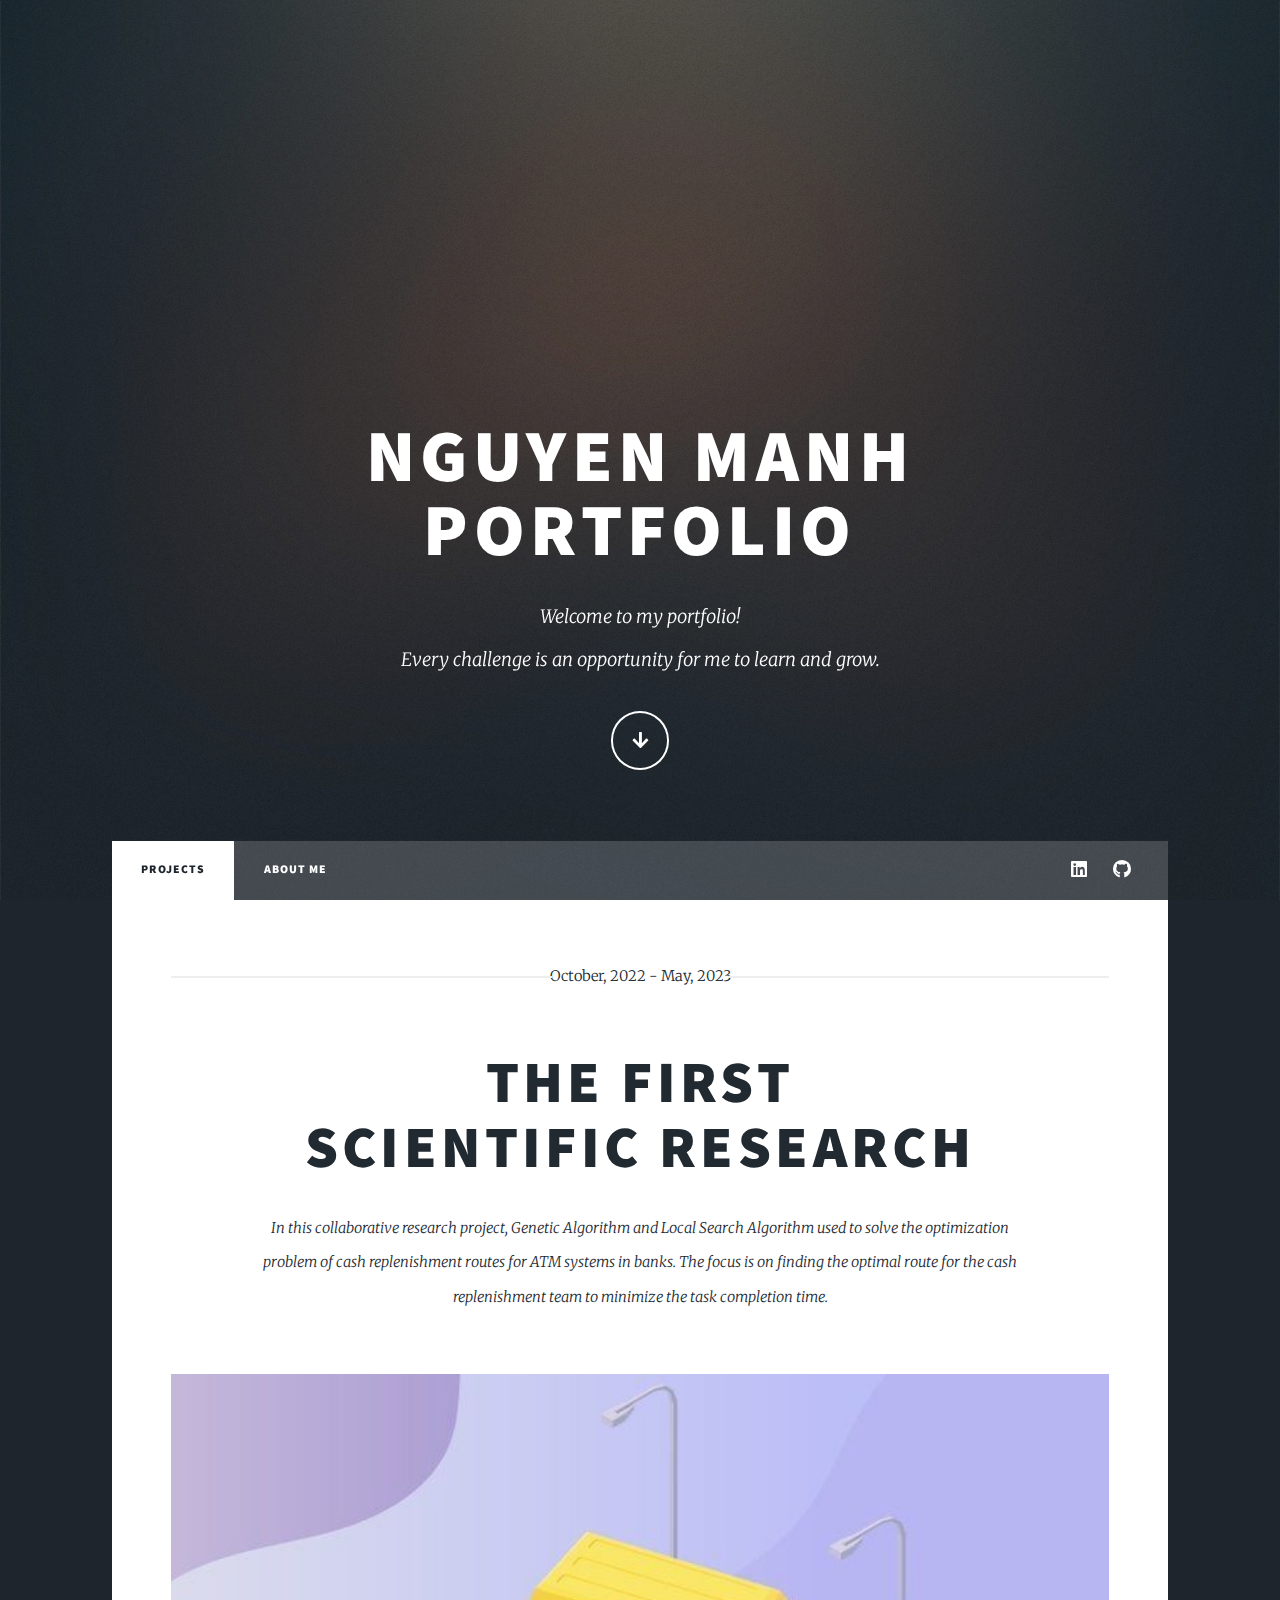
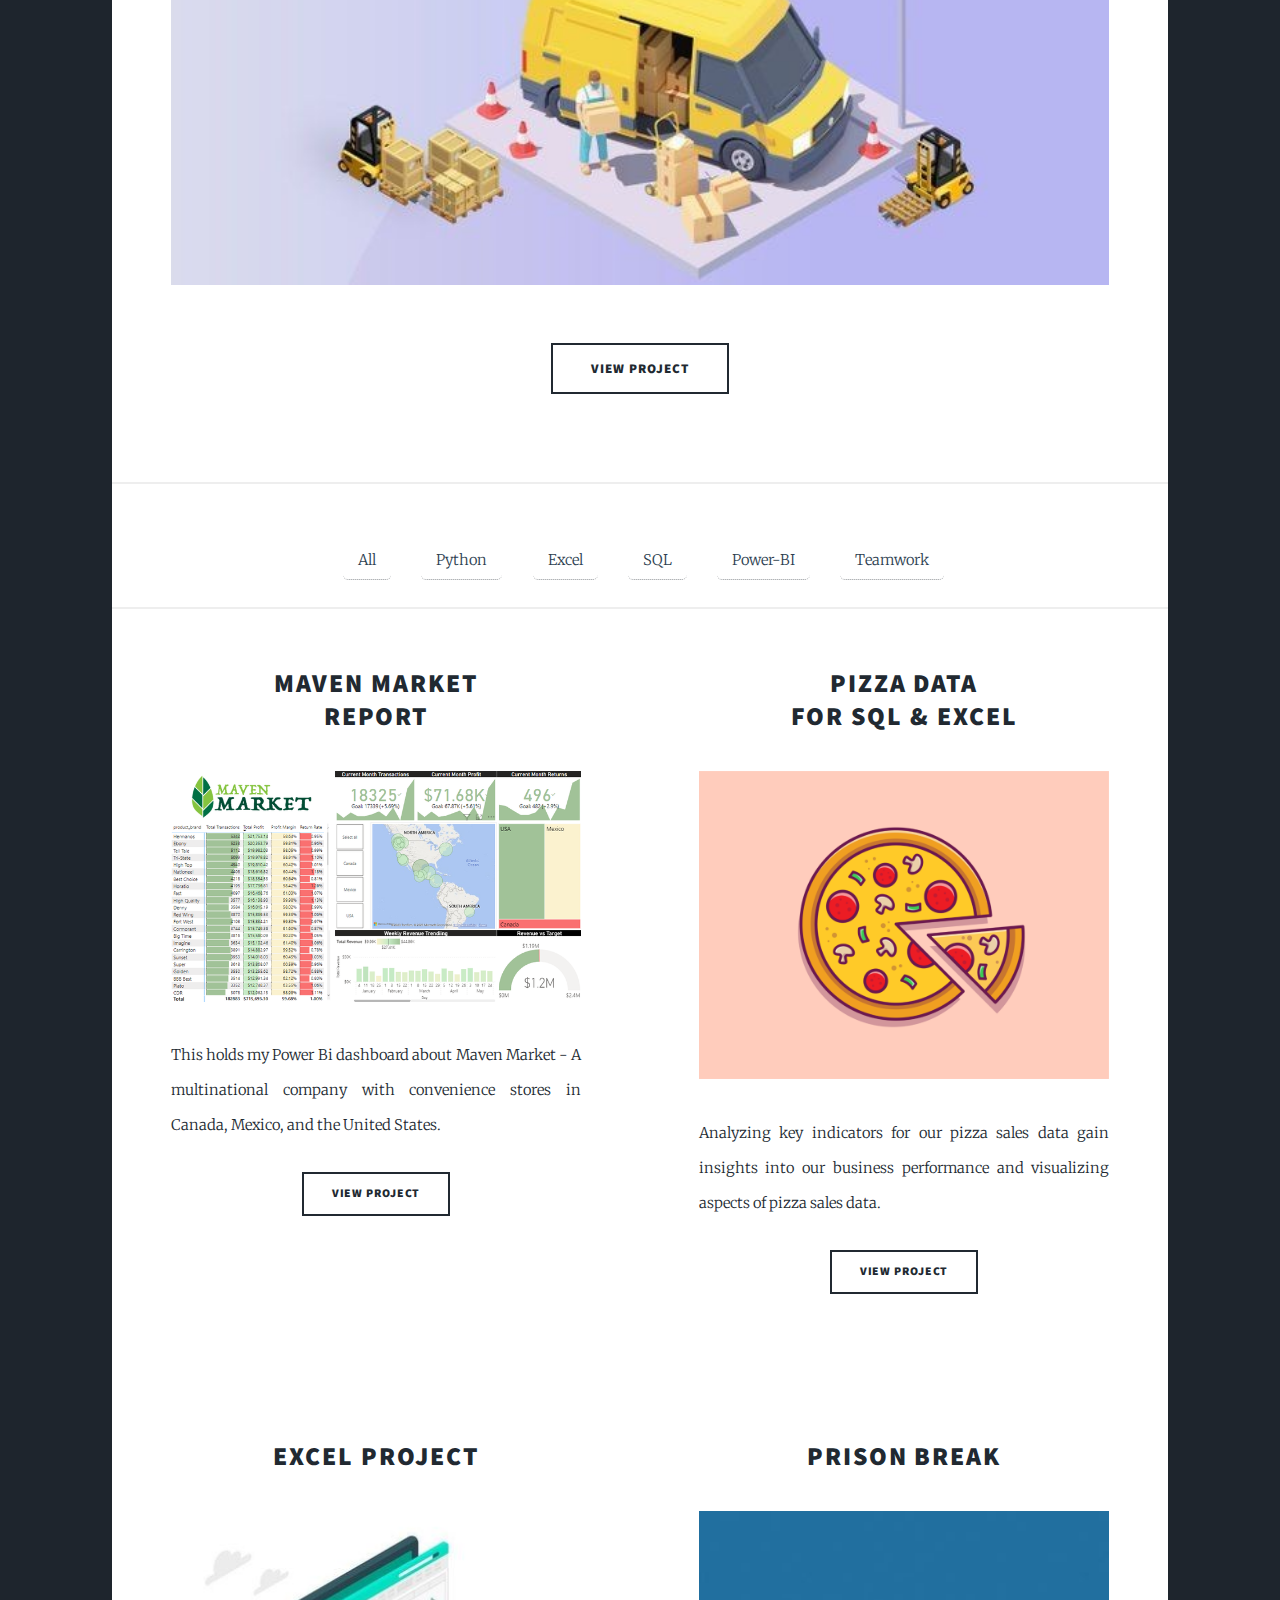
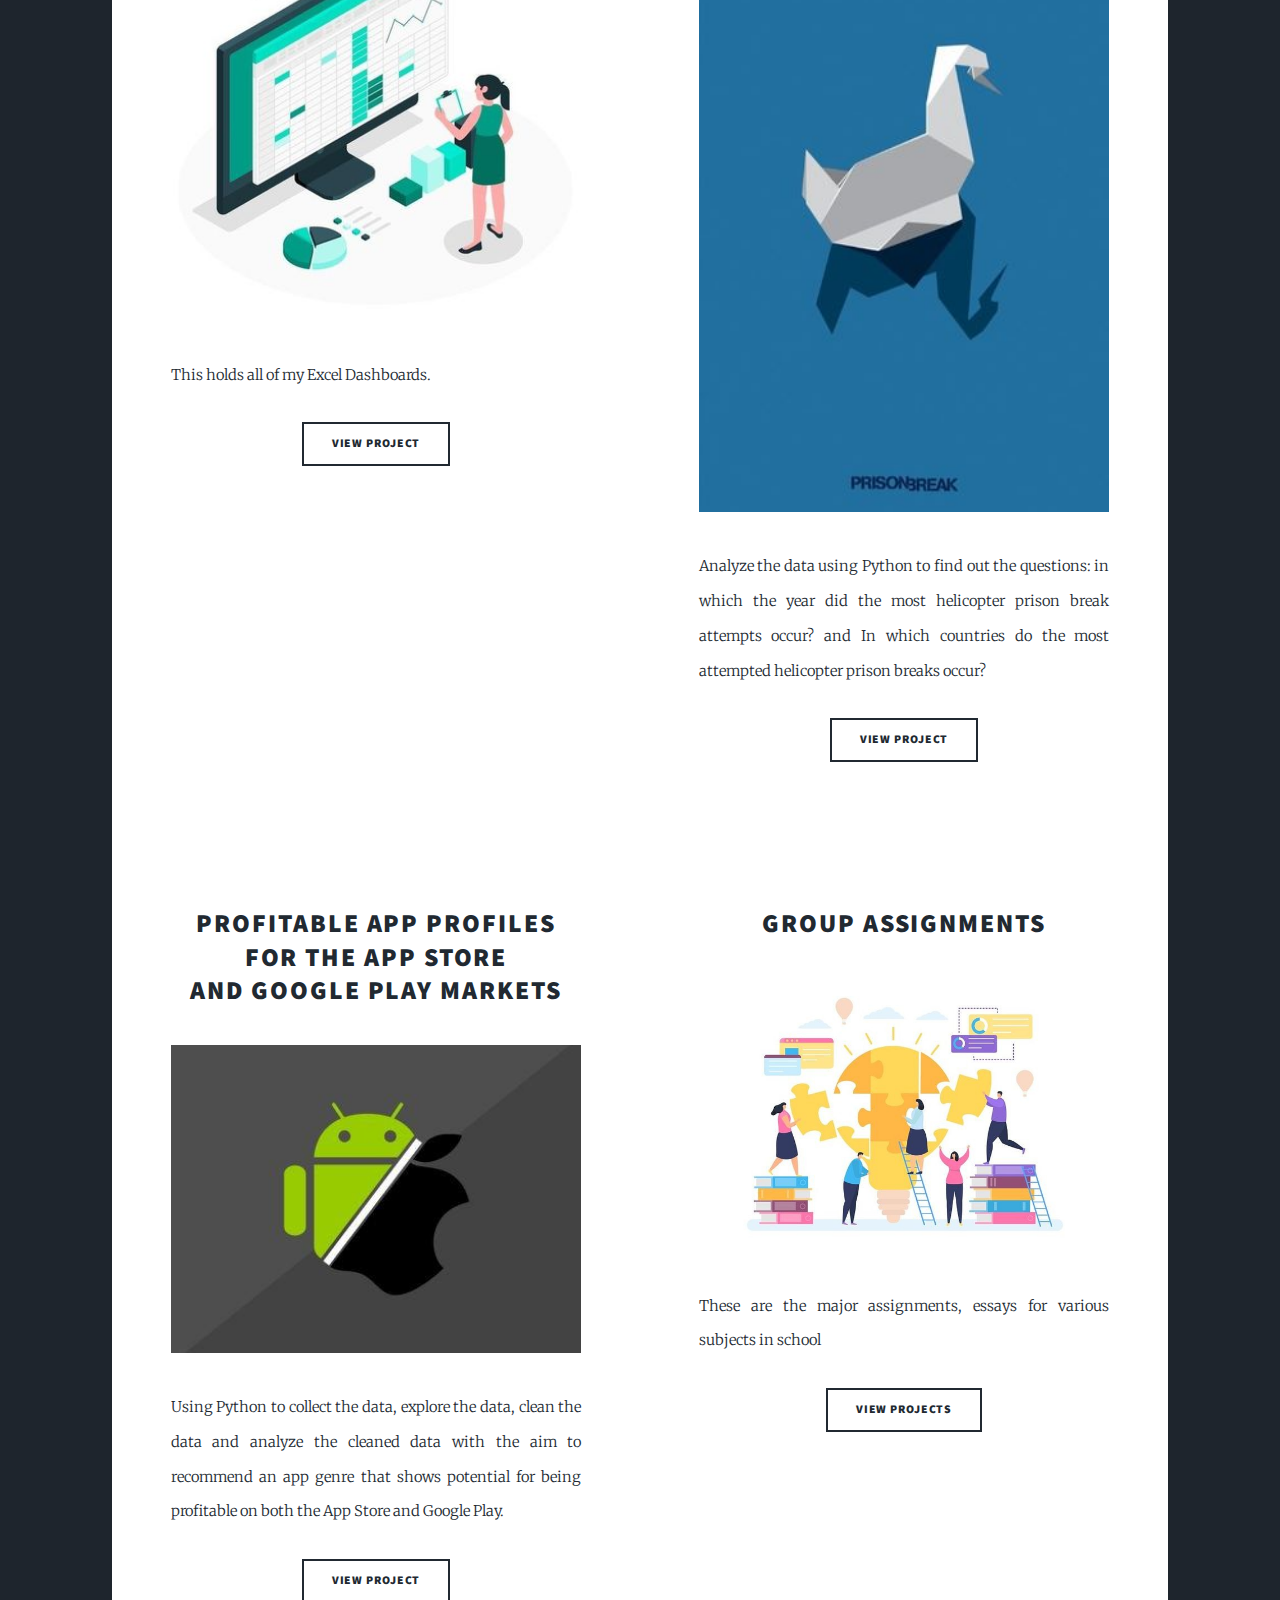
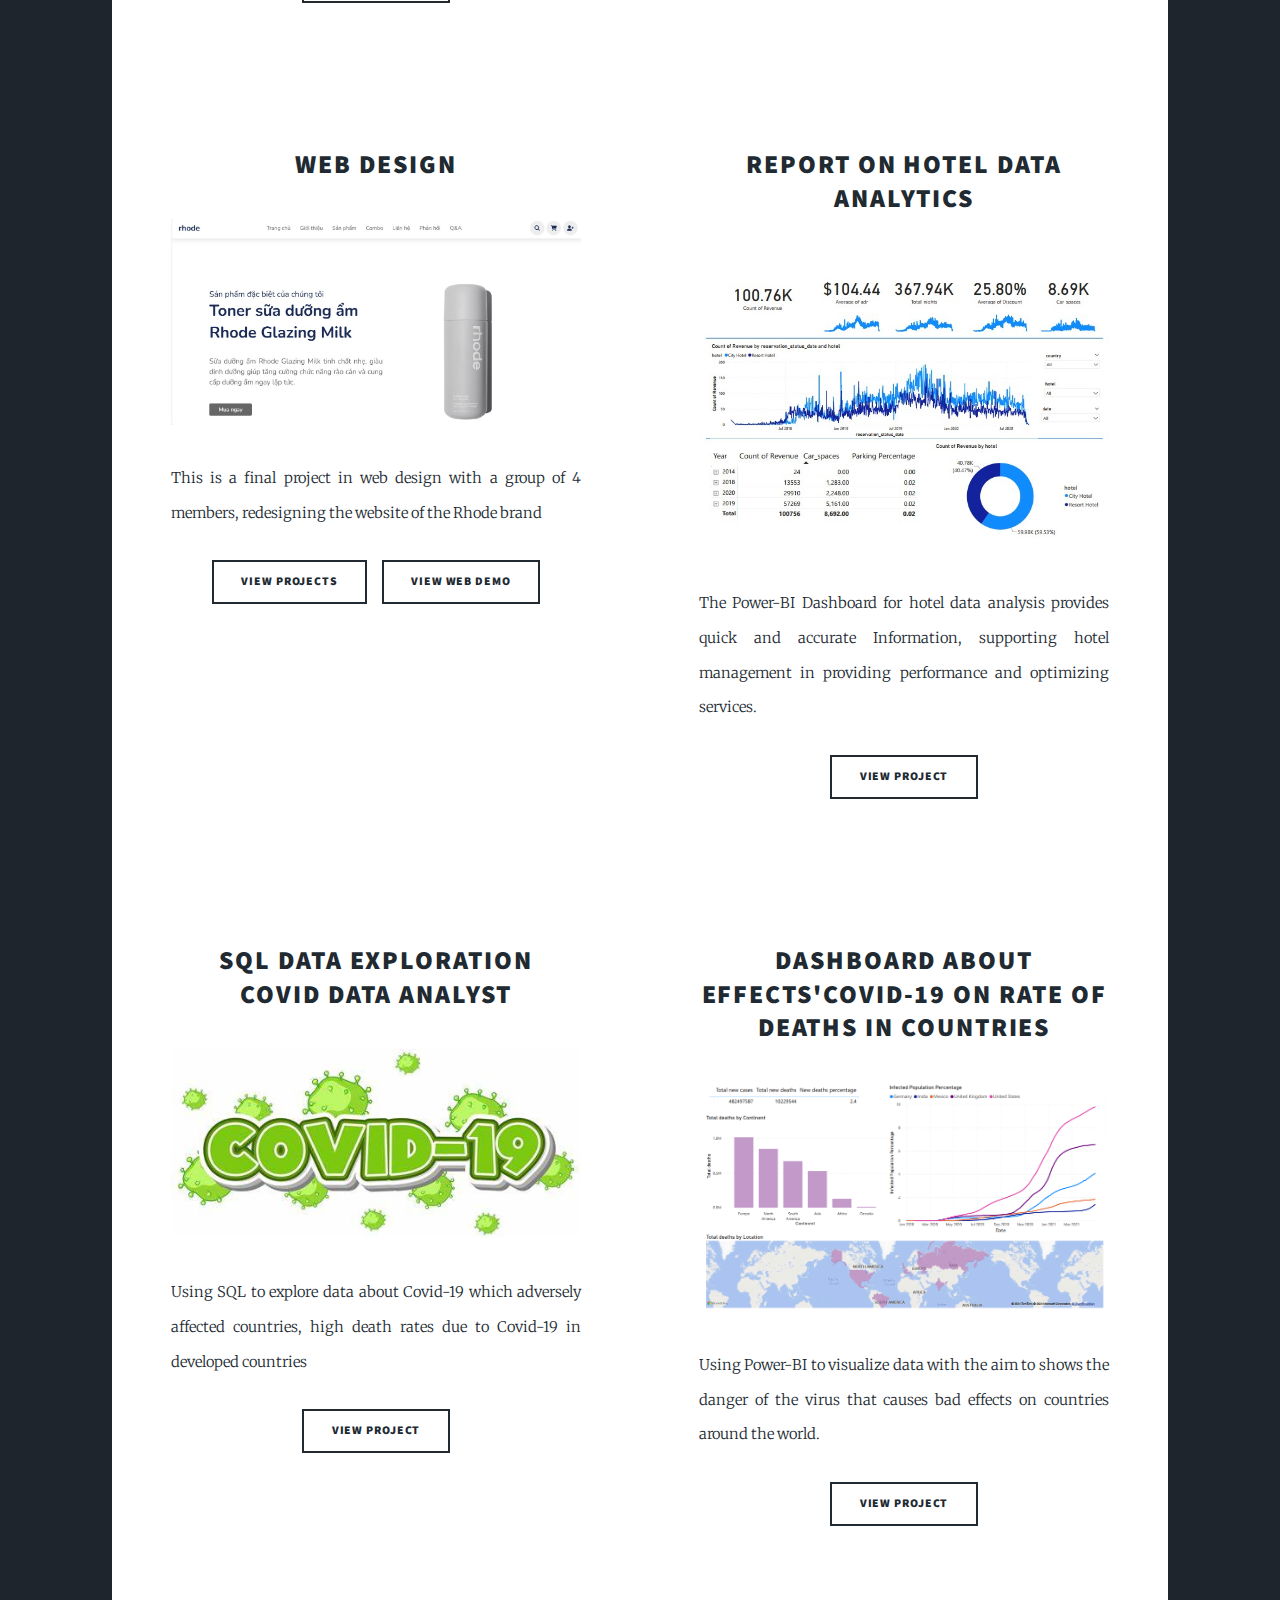
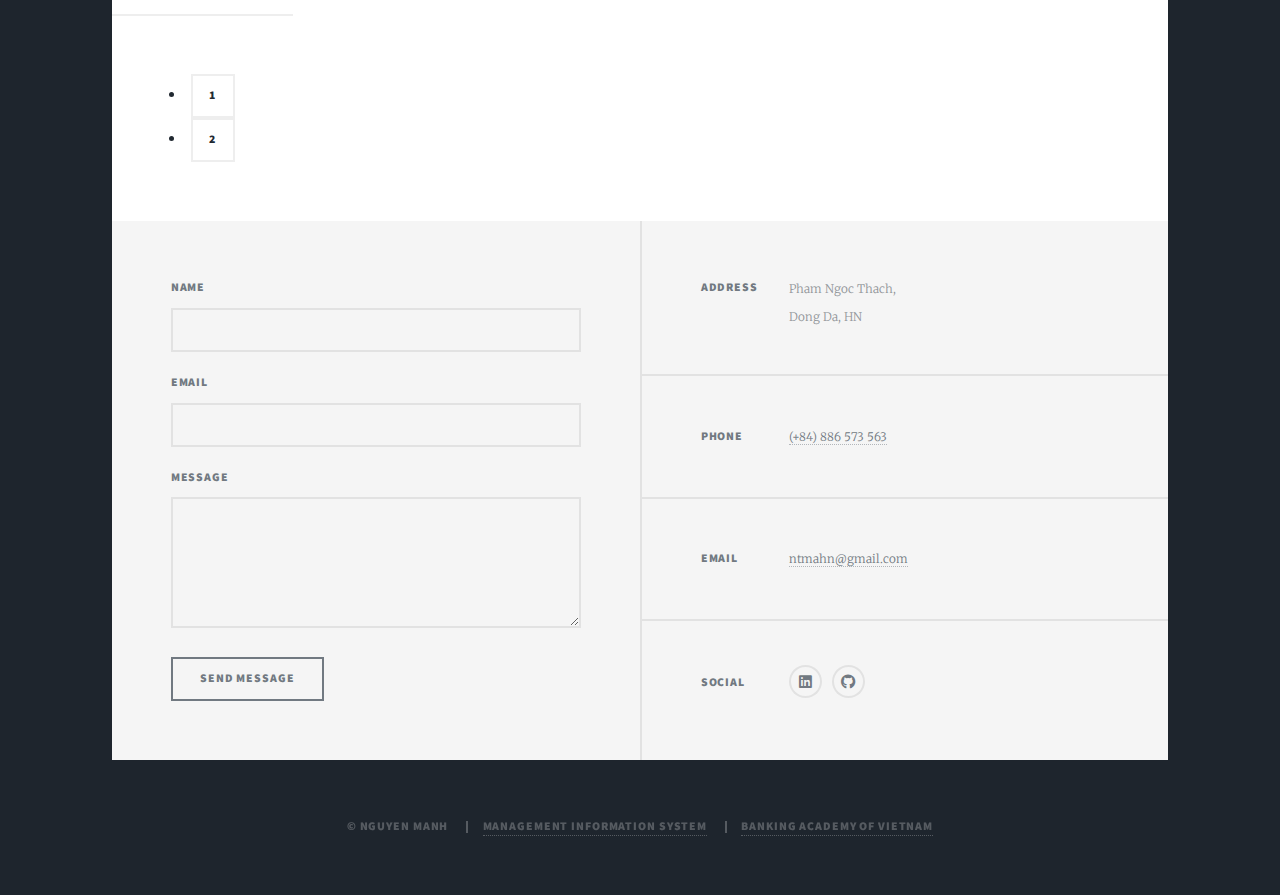
==== commit 40aeafe5: "Update index.html" ====
--- a/index.html
+++ b/index.html
@@ -295,7 +295,8 @@
 			<div id="copyright">
 				<ul>
 					<li>&copy; Nguyen Manh</li>
-					<li><a href="#">DA</a></li>
+					<li><a href="#">Management Information System</a></li>
+					<li><a href="#">Banking Academy of Vietnam</a></li>
 				</ul>
 			</div>
 		</div>
